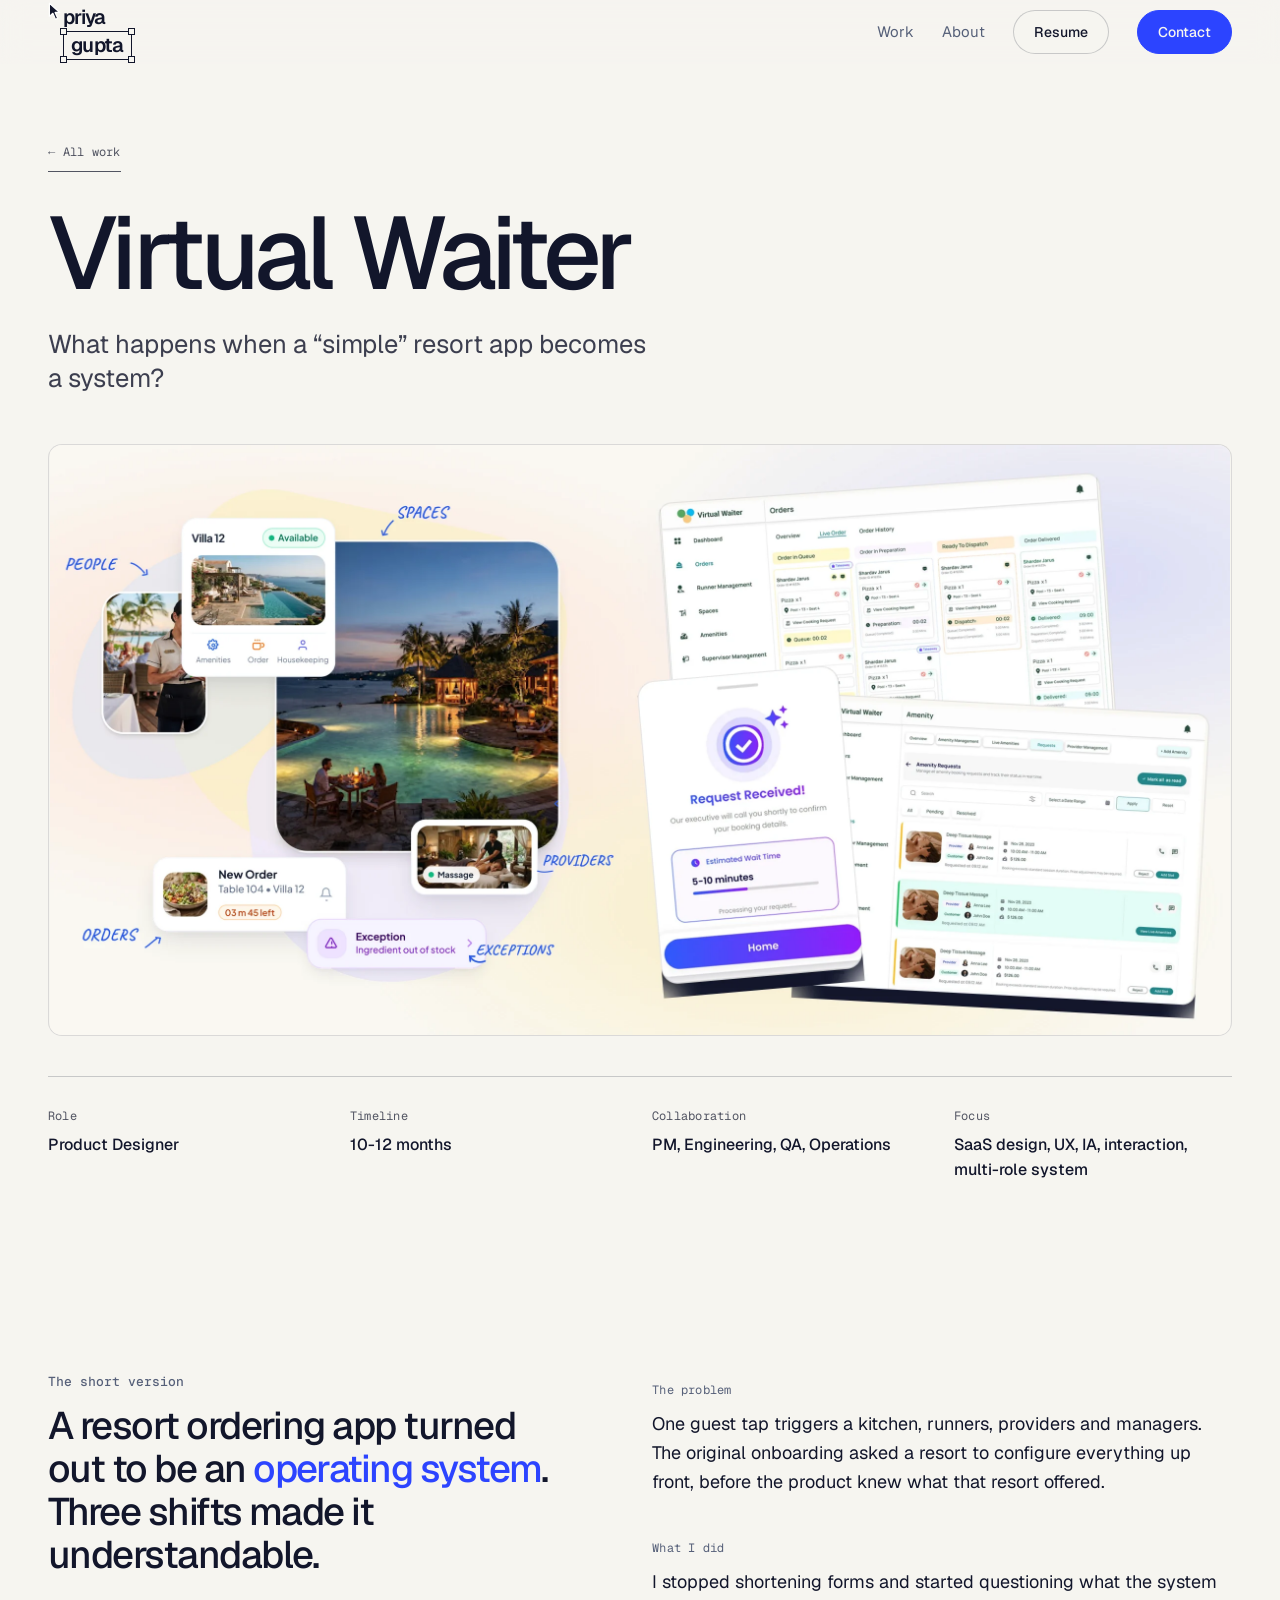
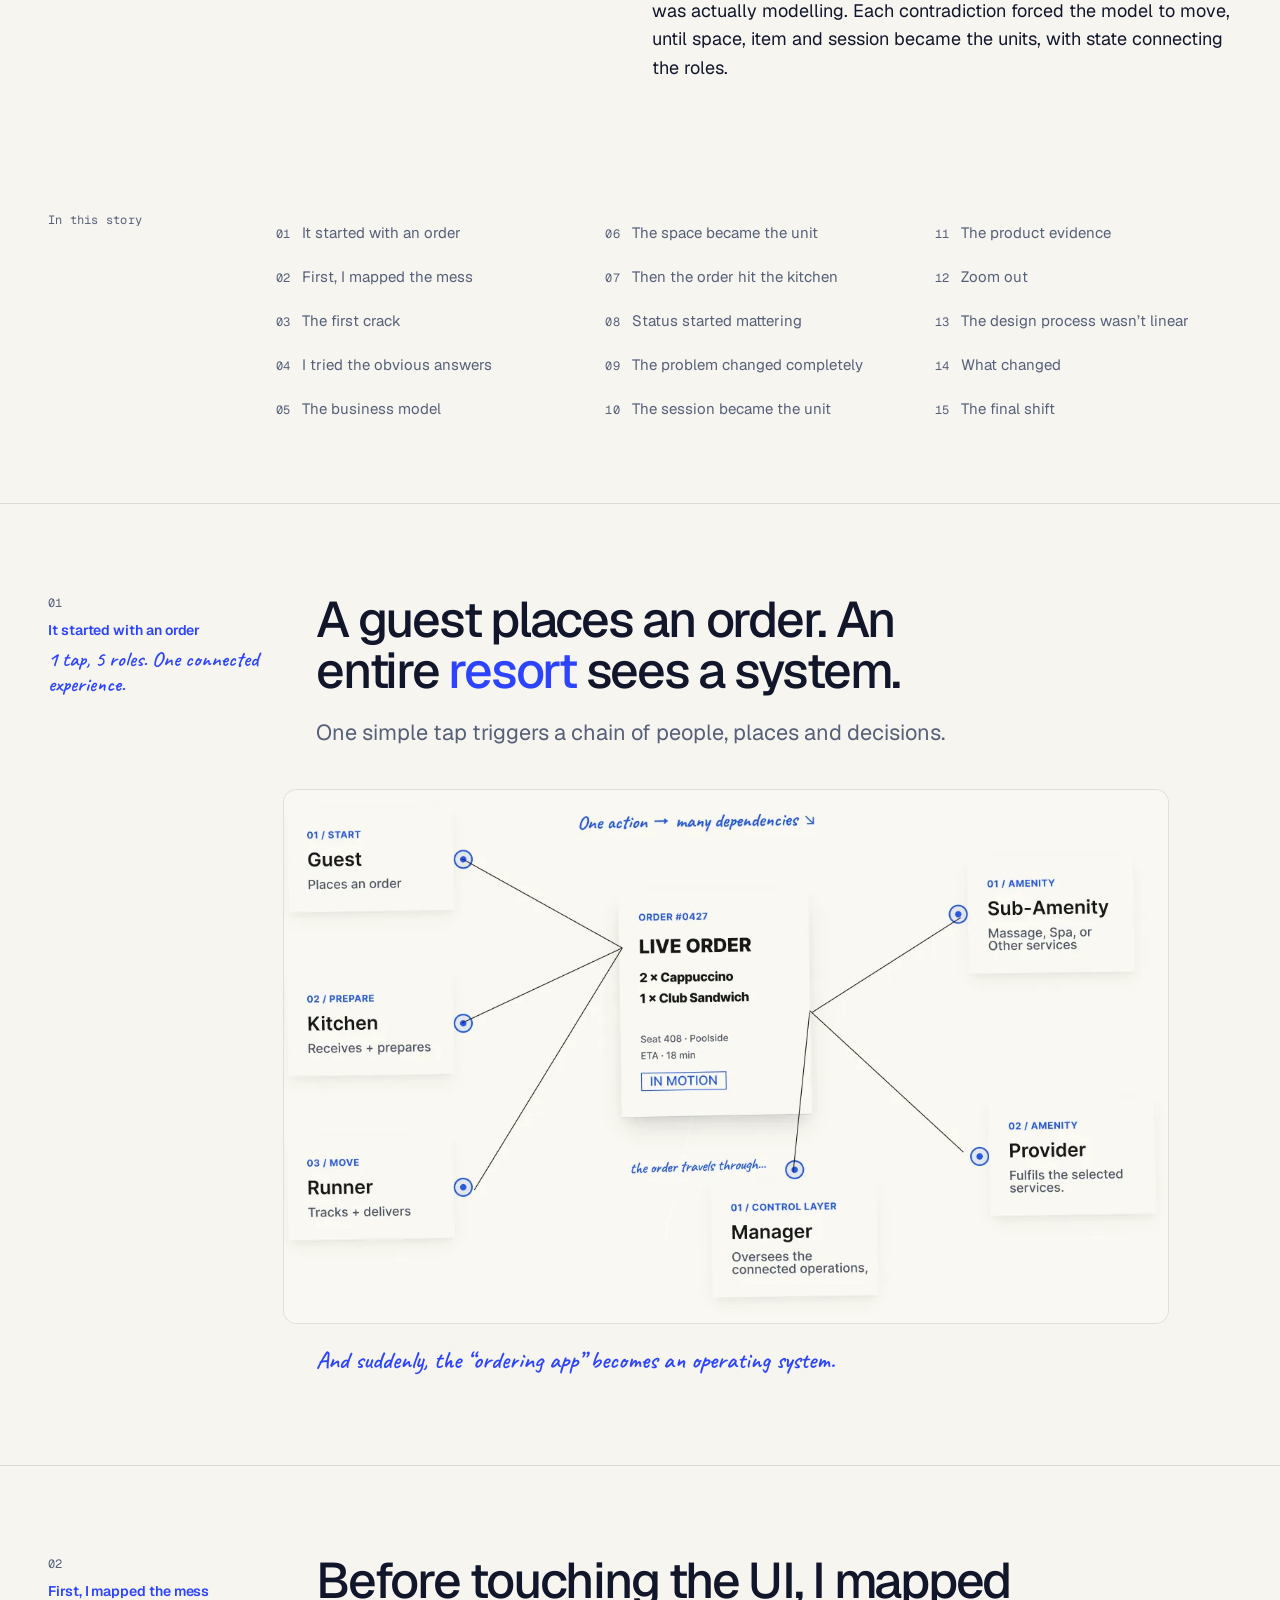
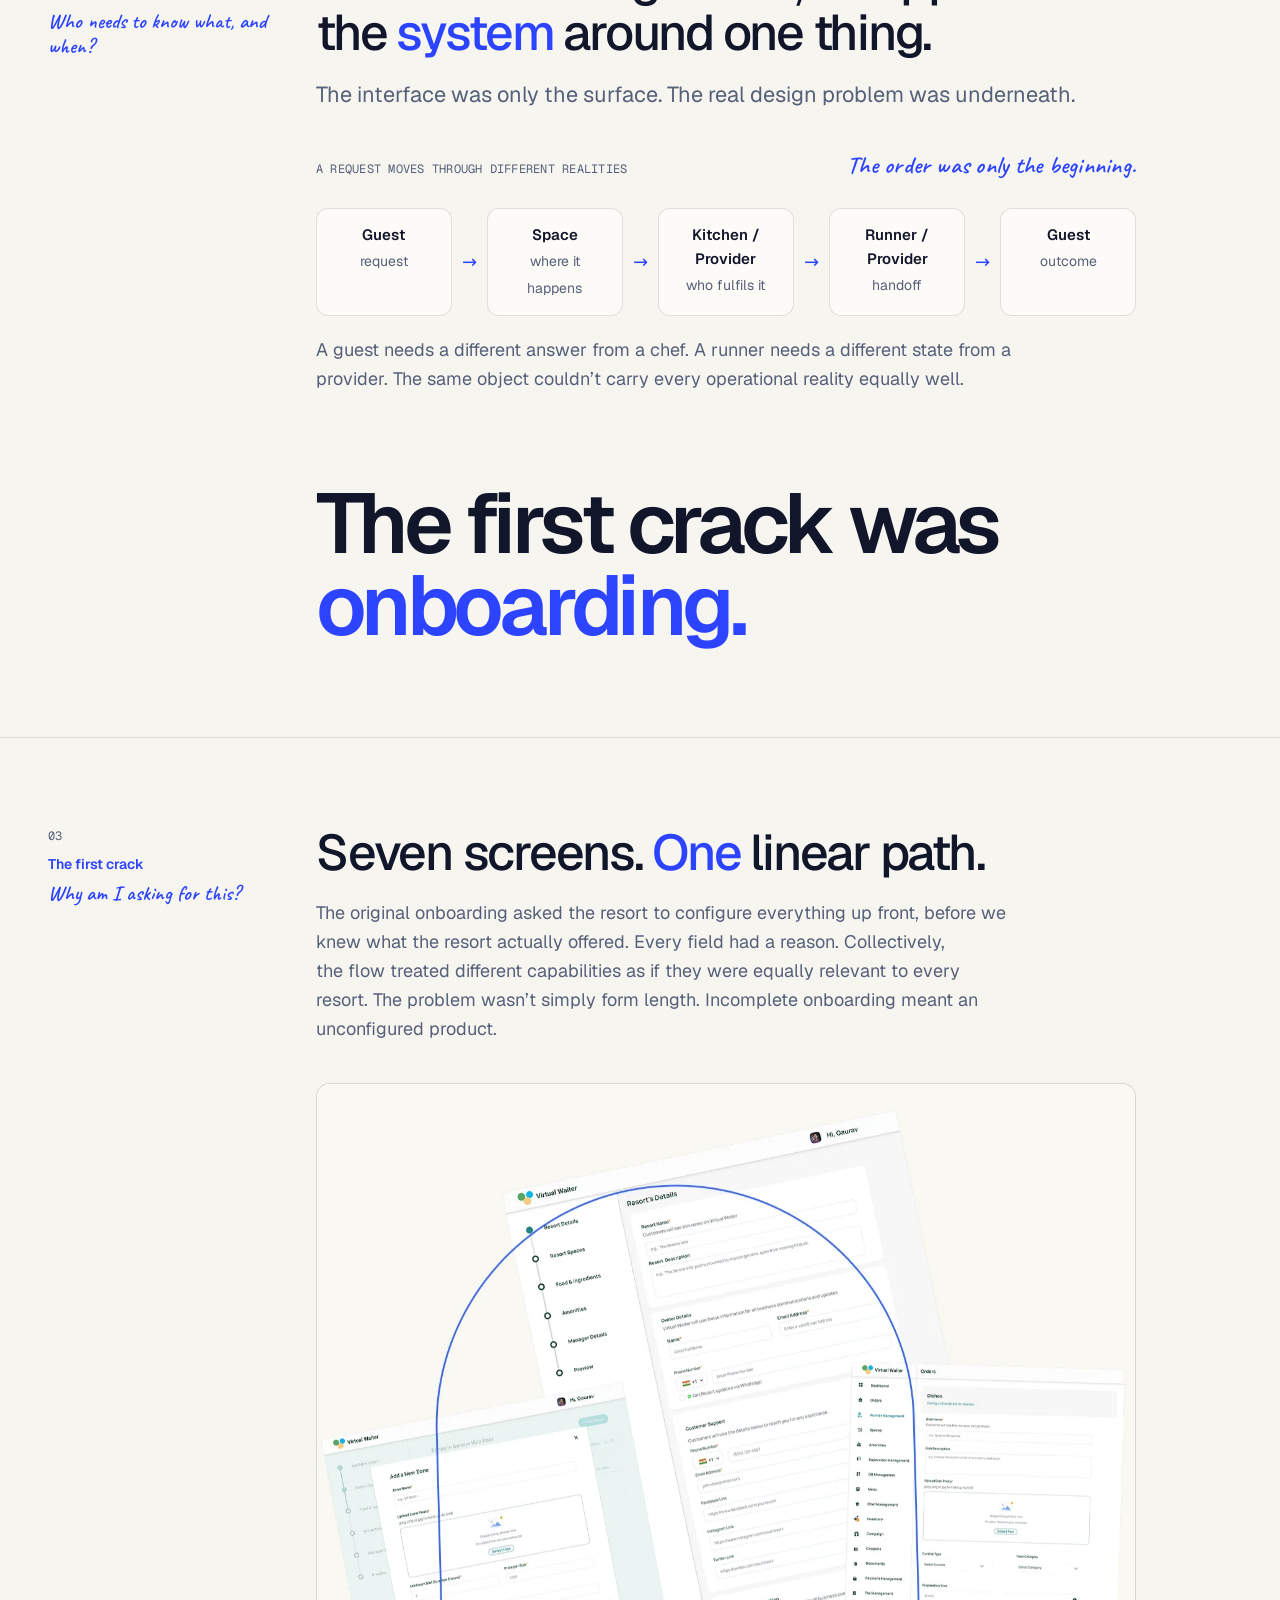
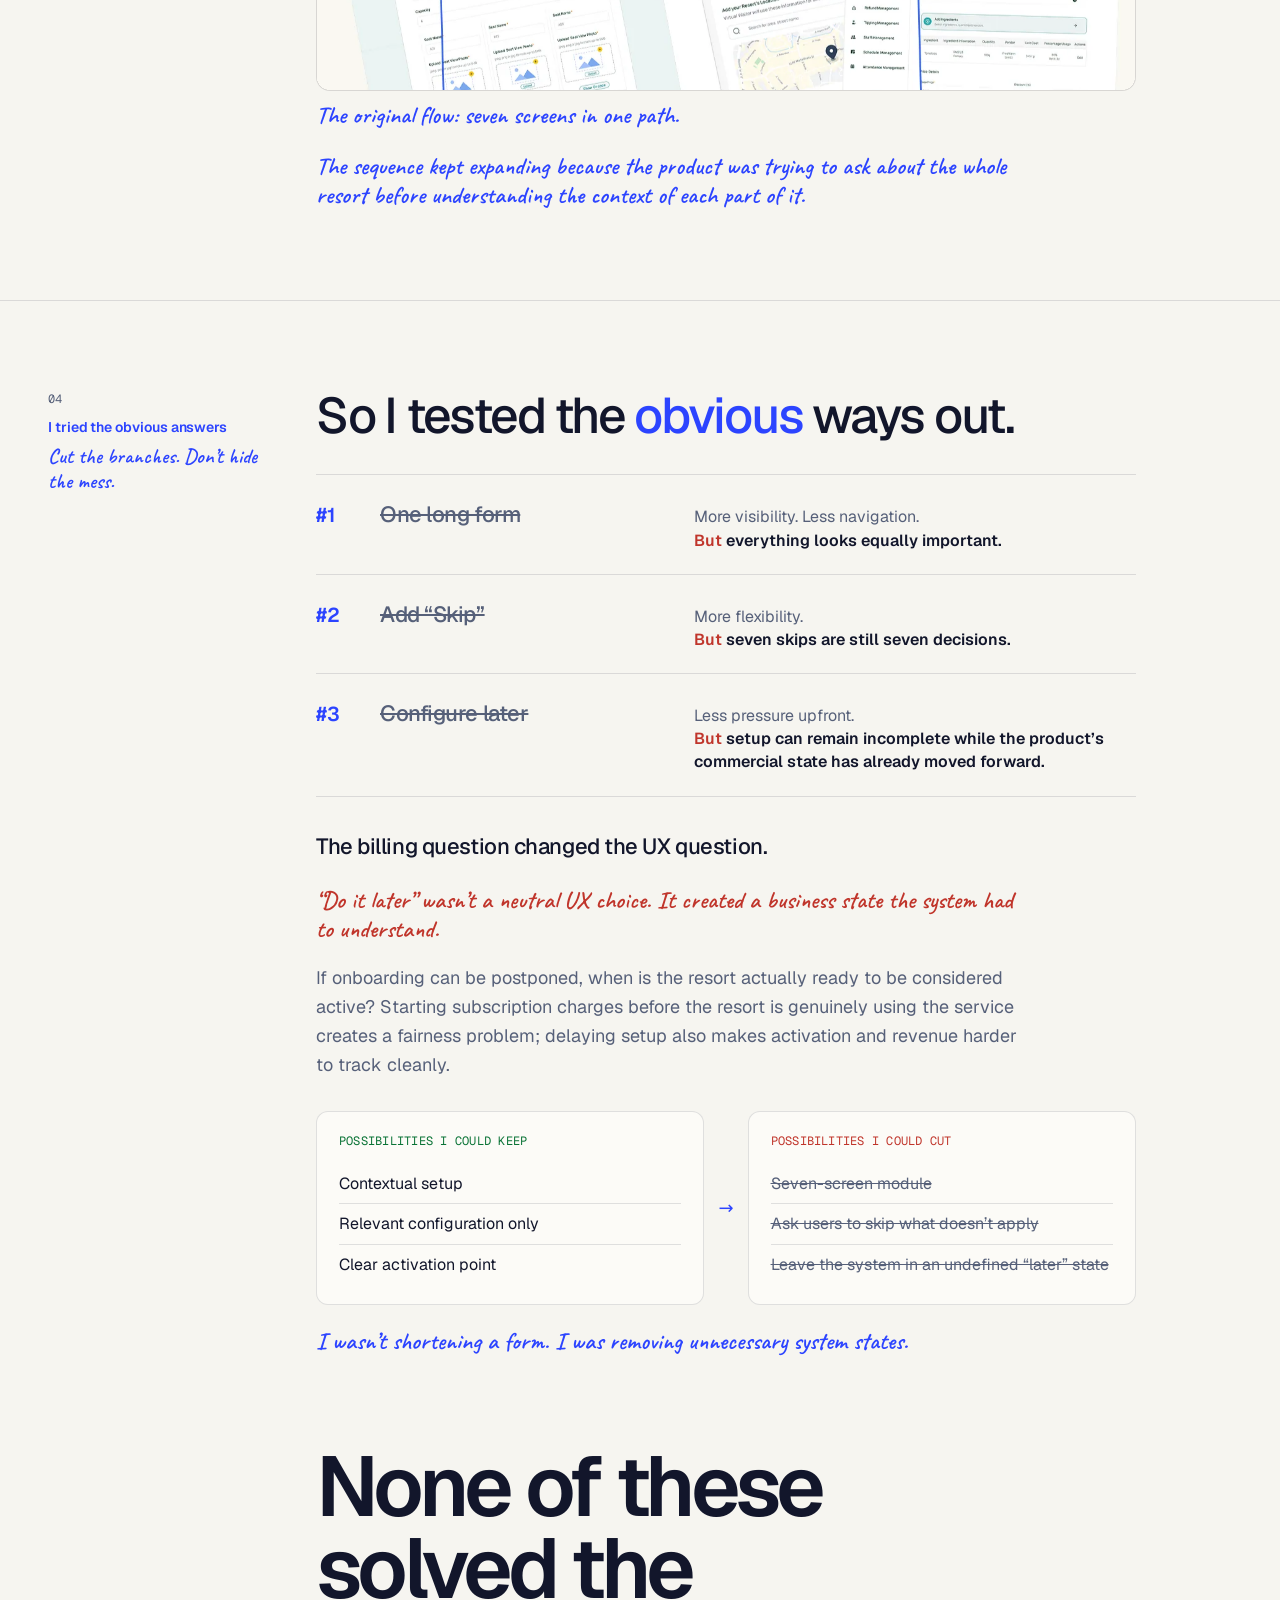
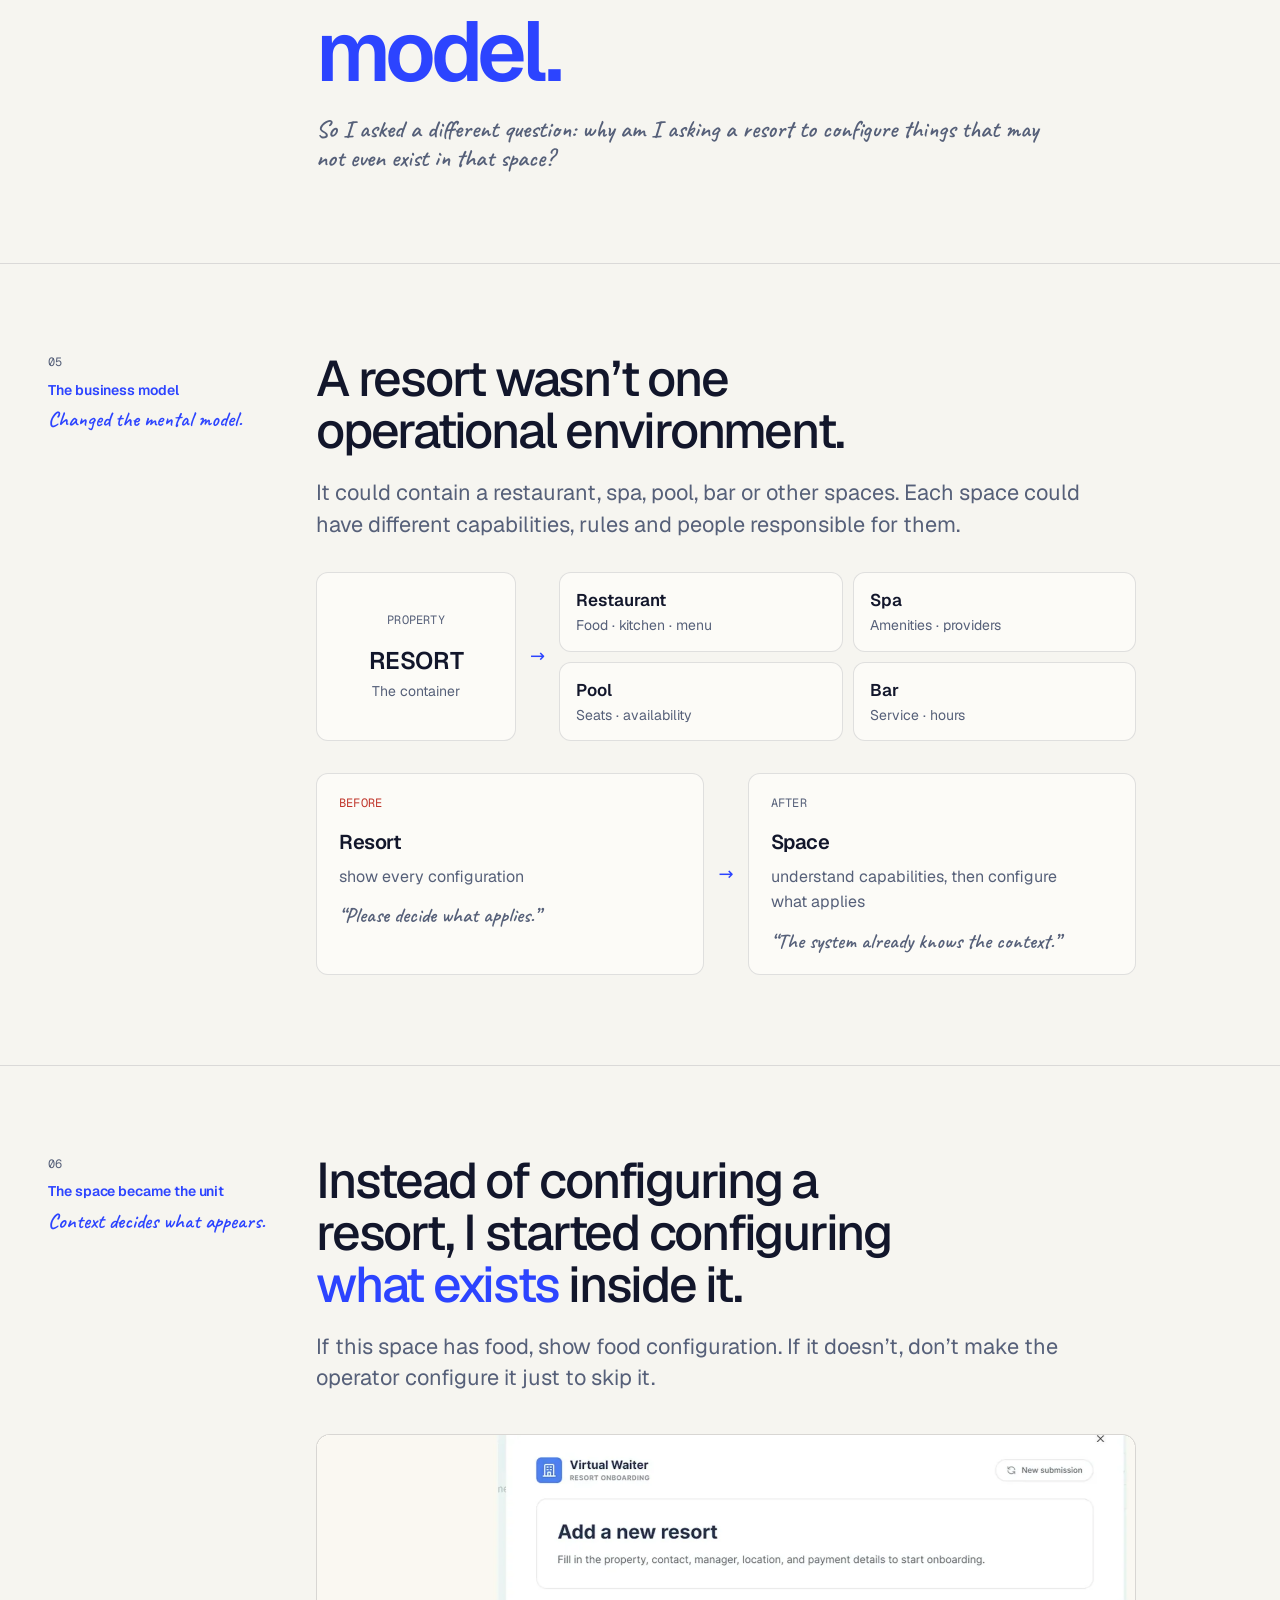
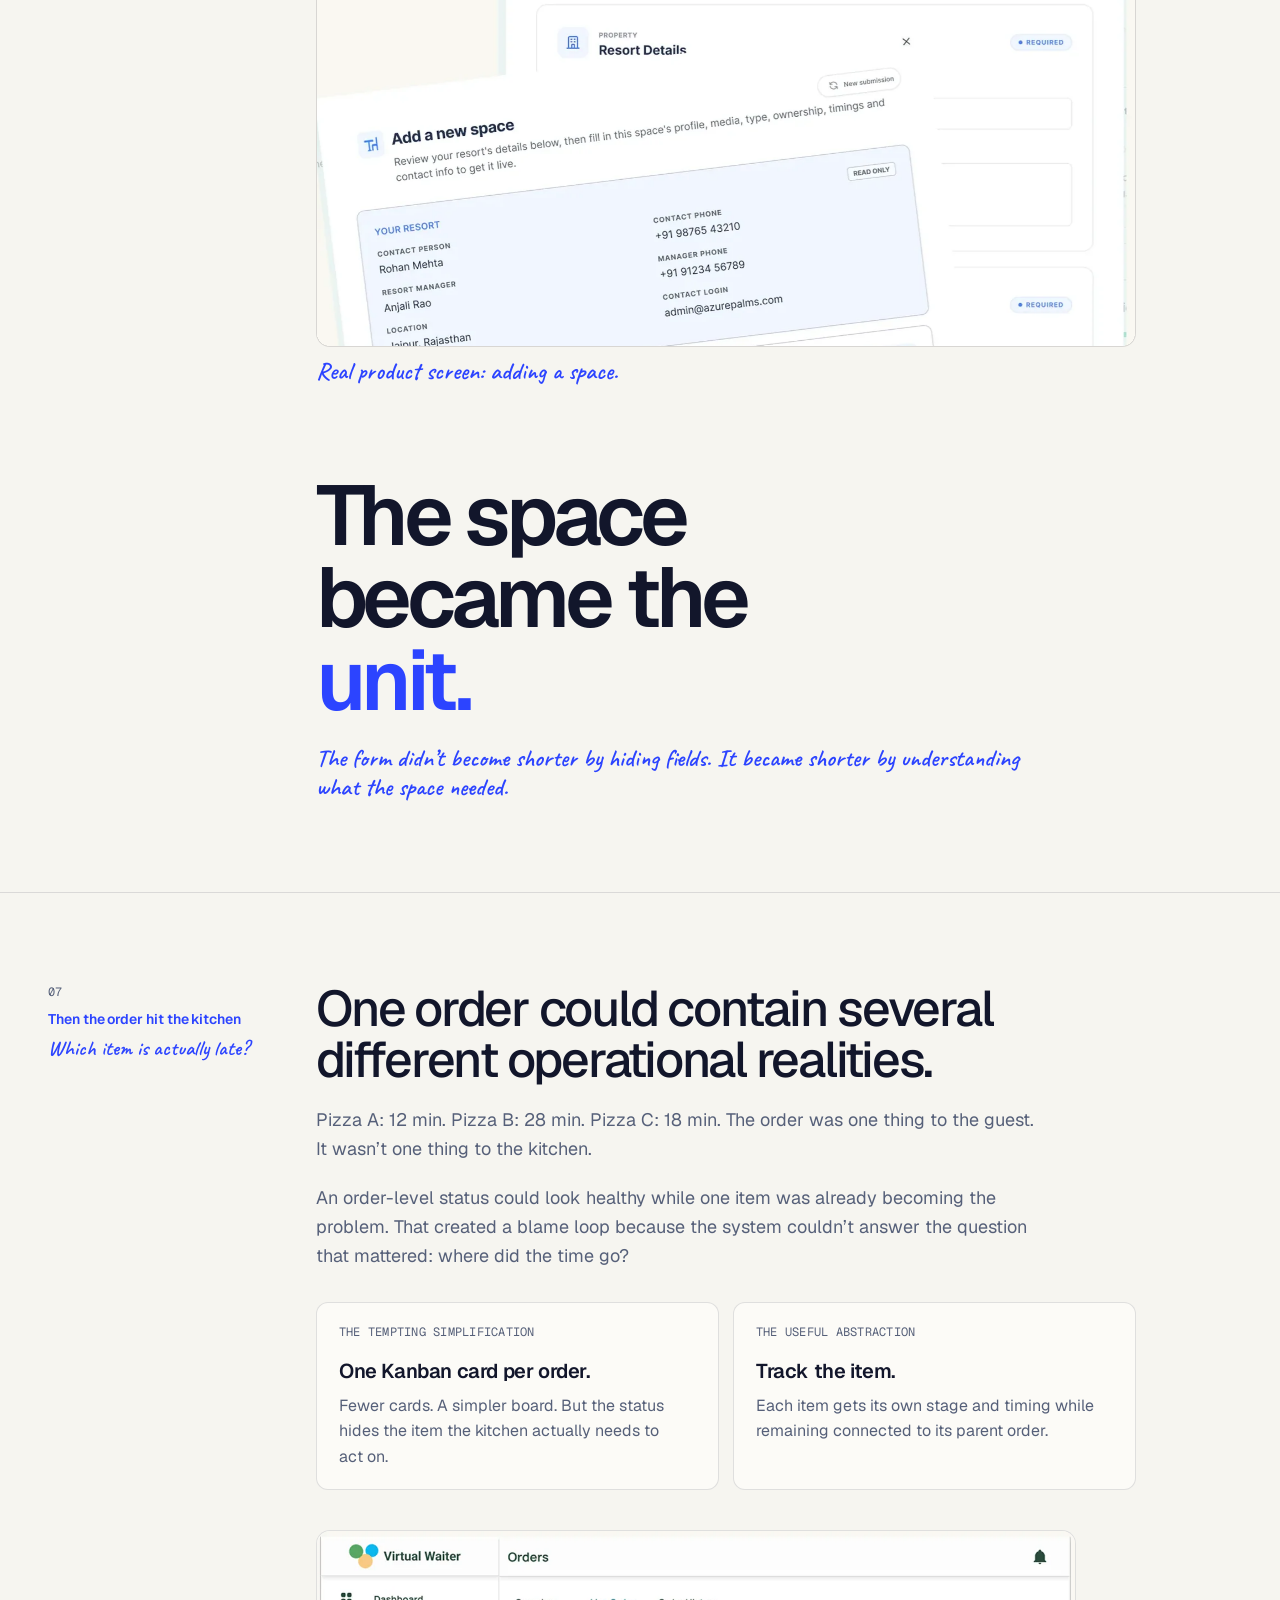
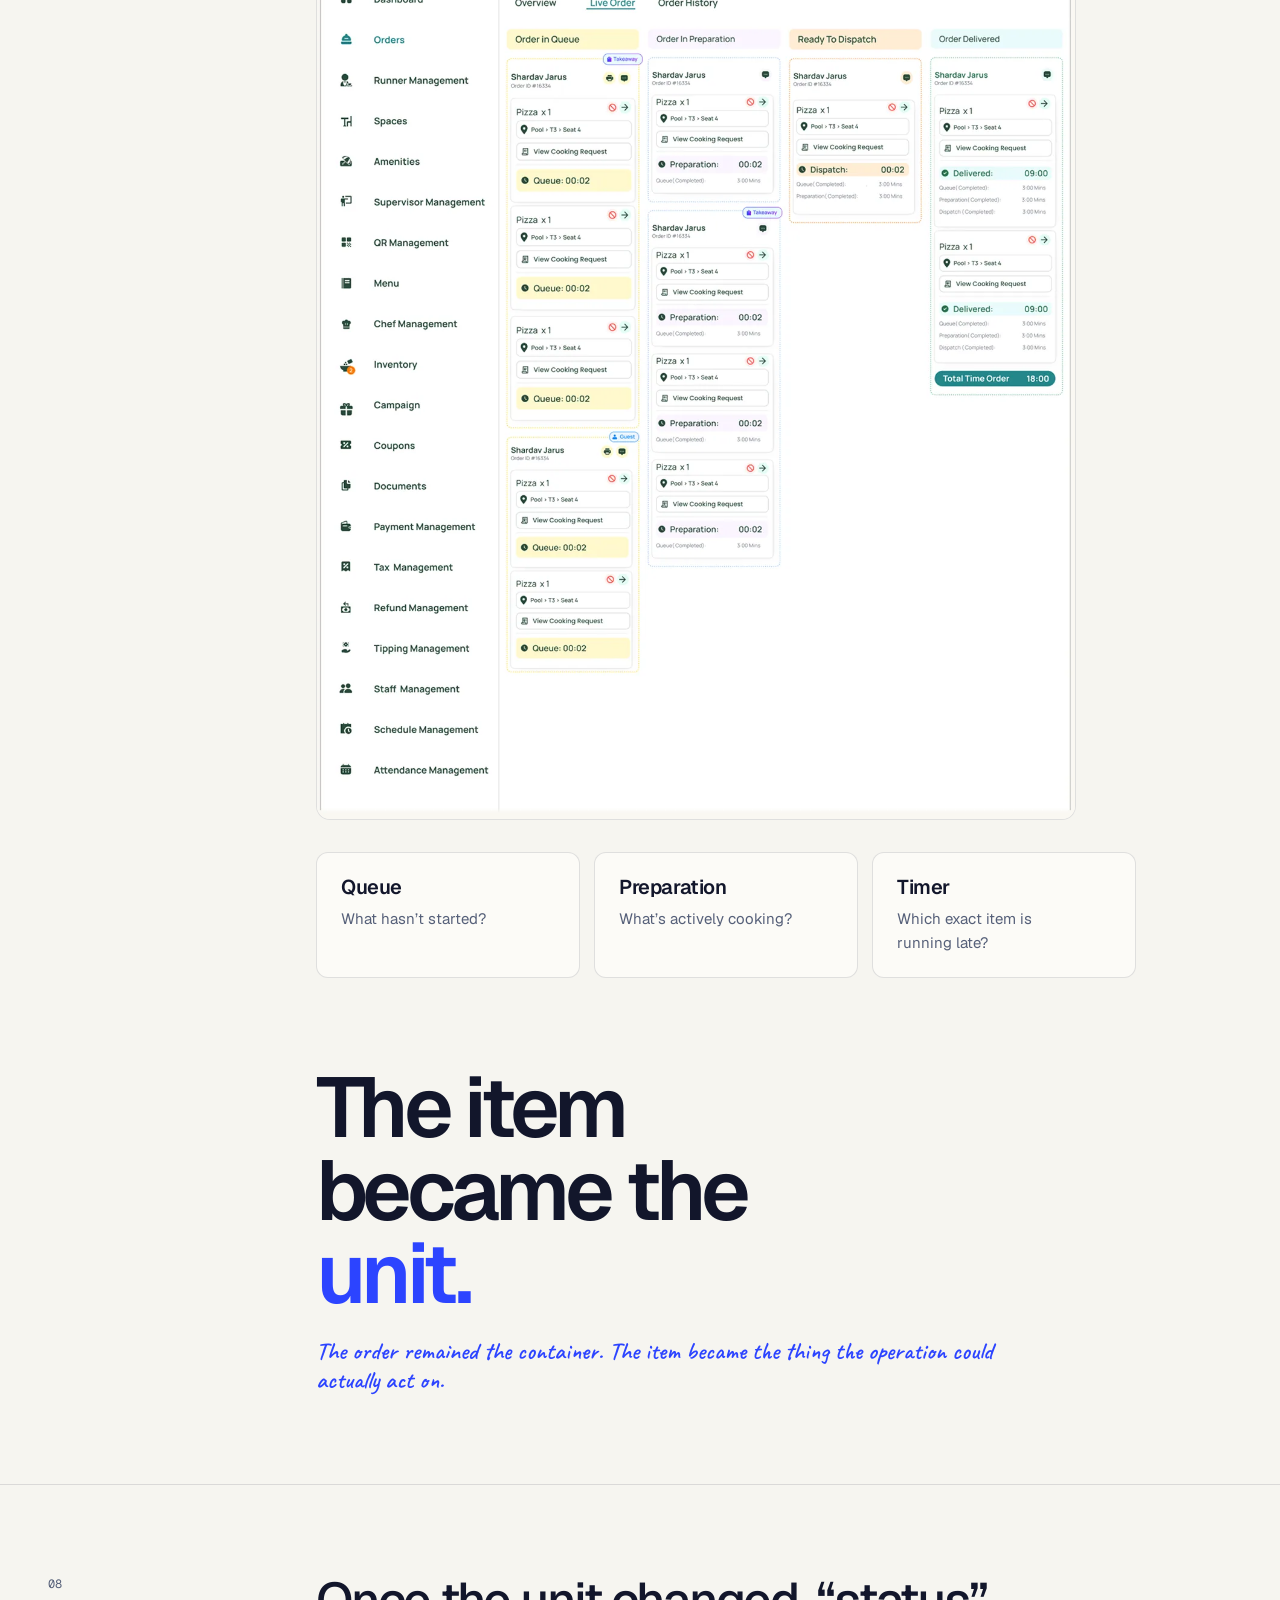
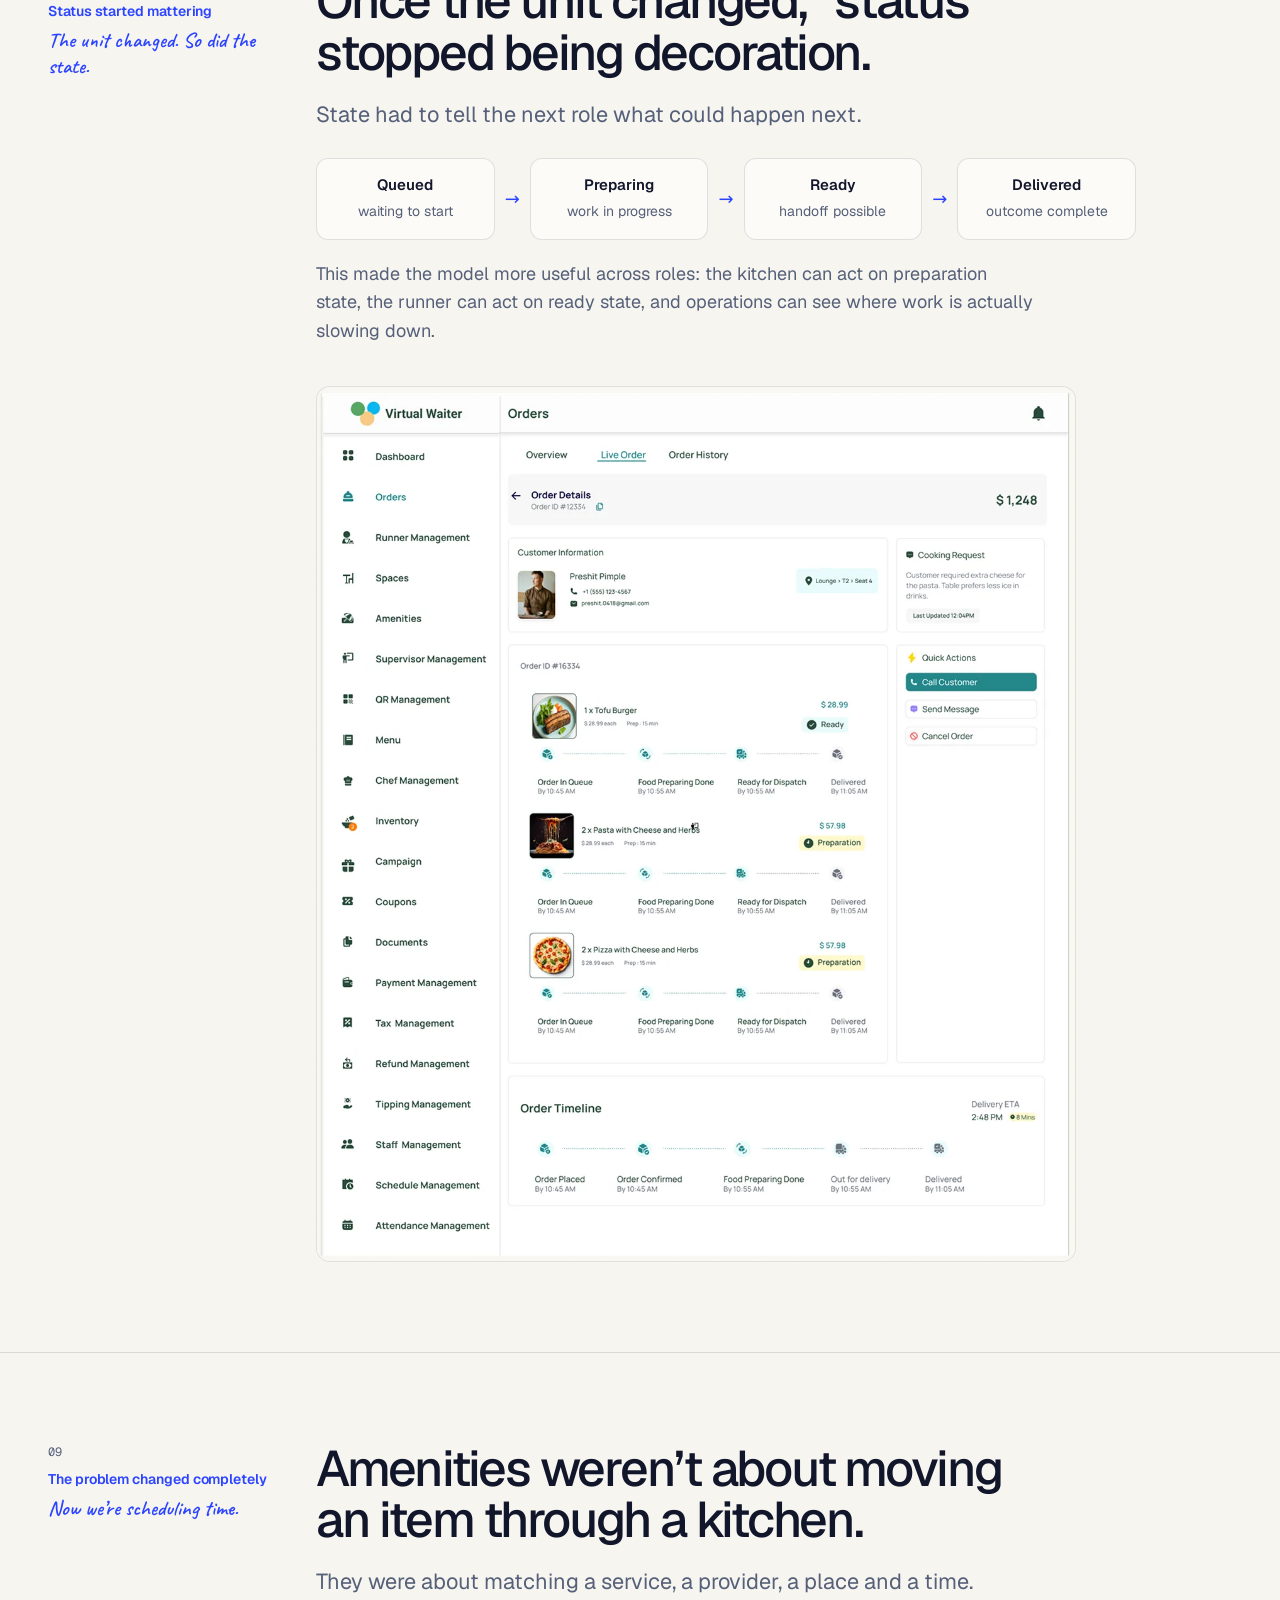
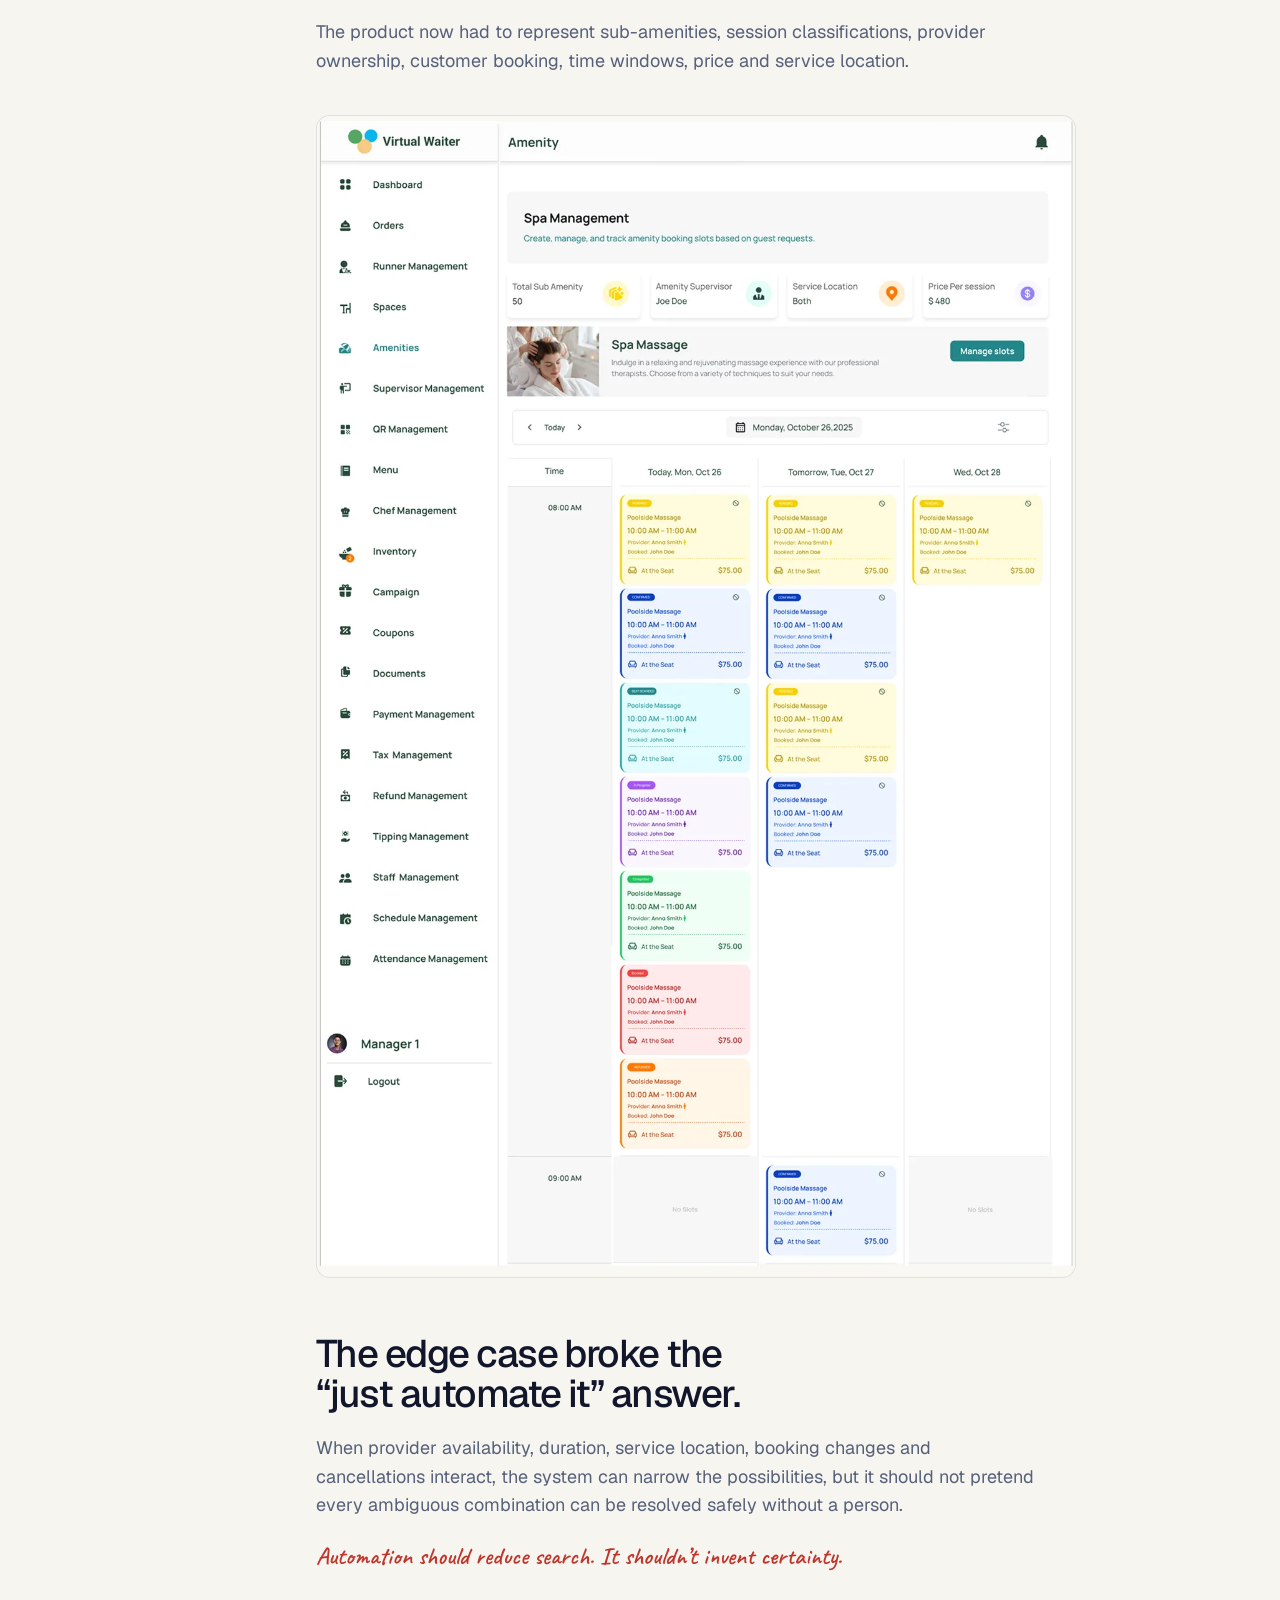
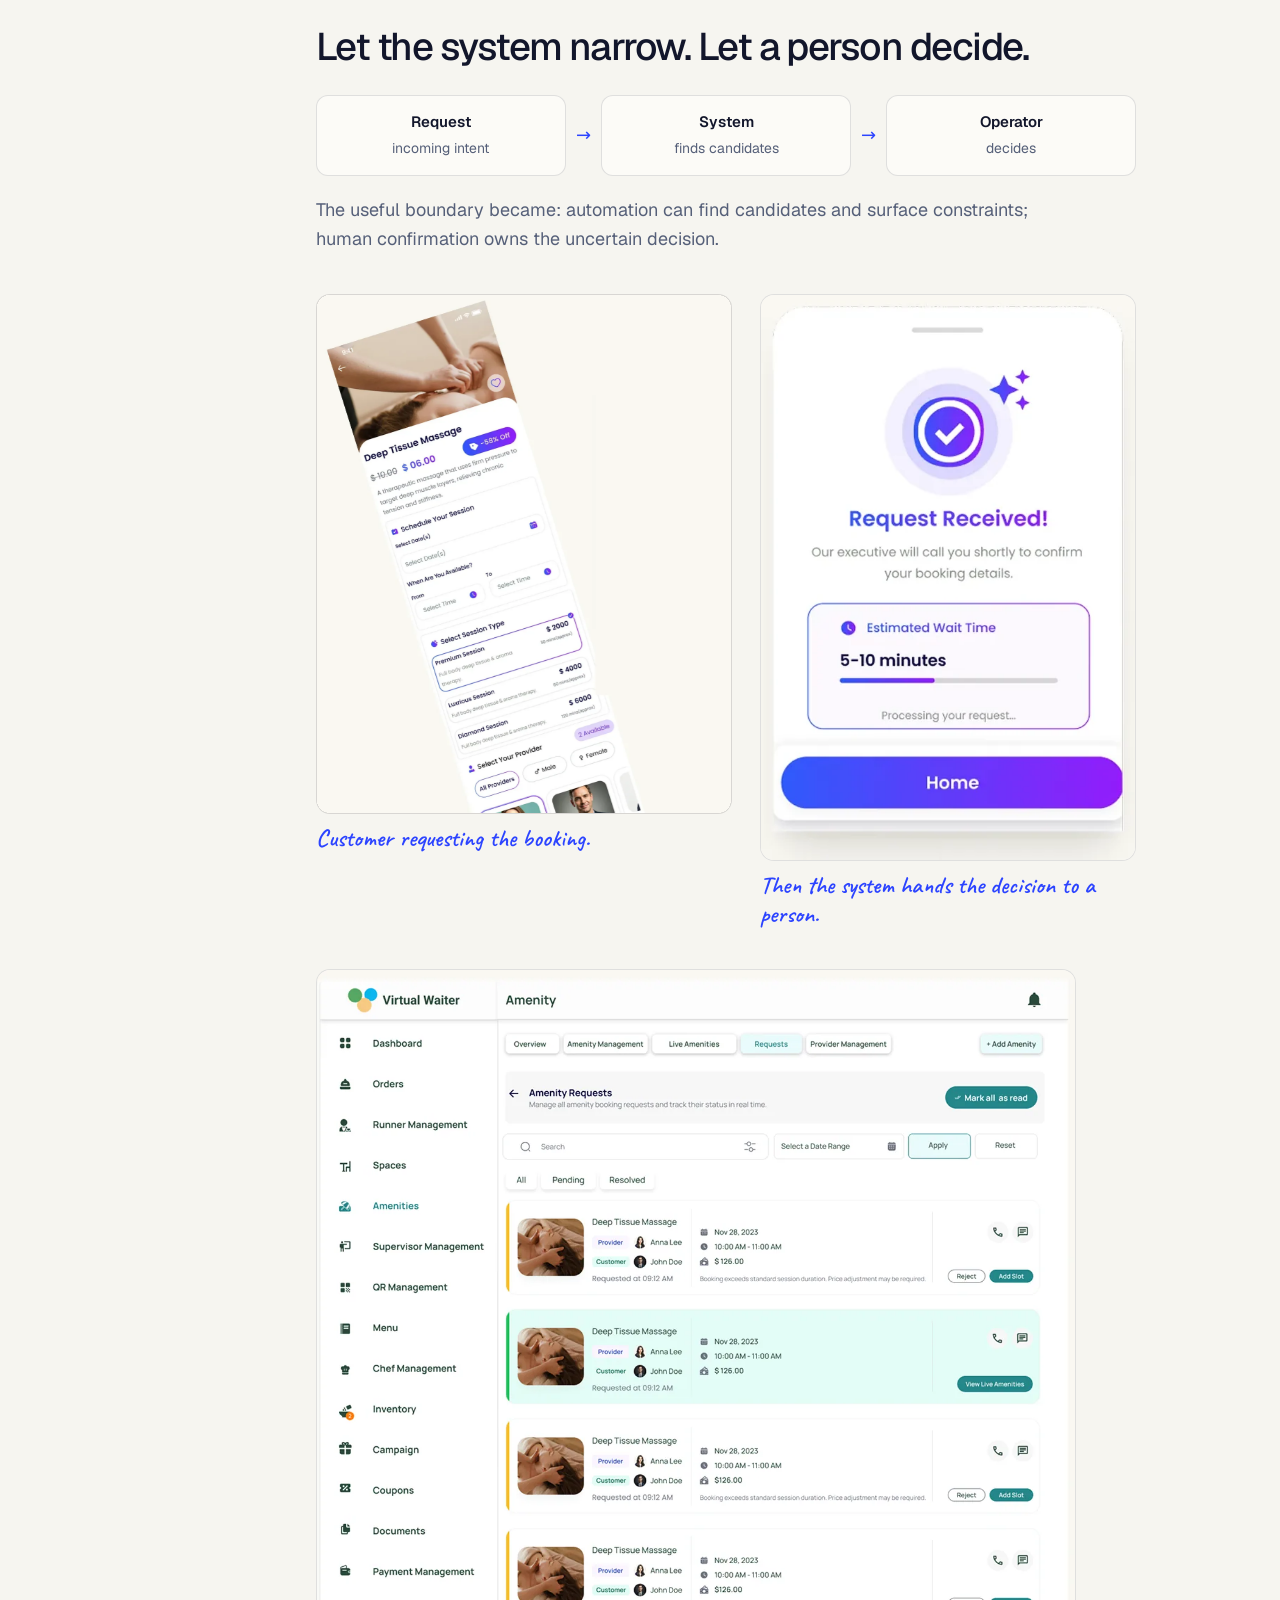
==== case.html @ f156a146 "Portfolio site: home, three case studies, deploy workflow" ====
<!doctype html>
<html lang="en">
<head>
<meta charset="utf-8">
<meta name="viewport" content="width=device-width, initial-scale=1">
<title>Case study | Priya Gupta</title>
<meta name="theme-color" content="#f6f5f0">
<link rel="icon" href="data:image/svg+xml,%3Csvg xmlns='http://www.w3.org/2000/svg' viewBox='0 0 32 32'%3E%3Crect width='32' height='32' rx='9' fill='%232c44ff'/%3E%3Ctext x='16' y='23' font-family='Arial' font-weight='700' font-size='20' text-anchor='middle' fill='%23f6f5f0'%3EP%3C/text%3E%3C/svg%3E">
<link rel="preload" href="assets/fonts/geist-latin.woff2" as="font" type="font/woff2" crossorigin>
<link rel="preload" href="assets/fonts/caveat-latin.woff2" as="font" type="font/woff2" crossorigin>
<link rel="stylesheet" href="css/fonts.css">
<link rel="stylesheet" href="css/style.css">
</head>
<body>
<a class="skip" href="#cs">Skip to content</a>
<noscript><div class="nojs"><h1>Priya Gupta, Senior Product Designer</h1><p>3+ years shipping SaaS, fintech and mobile products. Research-led, systems-minded, and fast with AI-assisted design.</p><p><a href="mailto:priyagupta0419@gmail.com">priyagupta0419@gmail.com</a> &middot; <a href="assets/Priya_Gupta_Resume.pdf">Resume (PDF)</a> &middot; <a href="https://linkedin.com/in/priya-gupta-95589819b">LinkedIn</a> &middot; <a href="https://behance.net/priyagupta152">Behance</a></p></div></noscript>
<nav id="nav" aria-label="Main"></nav>
<main id="cs"></main>
<footer id="footer"></footer>
<script src="js/content.js"></script>
<script src="js/story-vw.js"></script>
<script src="js/story-rz.js"></script>
<script src="js/story-mm.js"></script>
<script src="js/icons.js"></script>
<script src="js/main.js"></script>
<script src="js/case.js"></script>
<script src="js/lightbox.js"></script>
<script src="js/fx.js"></script>
<script src="js/cursor-label.js"></script>
</body>
</html>
---- css/fonts.css ----
/* Self-hosted fonts (SIL Open Font License). Latin subset, variable weights. */
@font-face { font-family: "Geist"; font-style: normal; font-weight: 400 600; font-display: swap; src: url("../assets/fonts/geist-latin.woff2") format("woff2"); }
@font-face { font-family: "Geist Mono"; font-style: normal; font-weight: 400 500; font-display: swap; src: url("../assets/fonts/geist-mono-latin.woff2") format("woff2"); }
@font-face { font-family: "Caveat"; font-style: normal; font-weight: 600; font-display: swap; src: url("../assets/fonts/caveat-latin.woff2") format("woff2"); }
---- css/style.css ----
/* Tokens. One brand colour (--accent), four project tints, one radius system:
   pills are fully round, cards and images use --r. Palette options A/B/C override tokens below. */
:root {
  --bg: #f6f5f0;
  --surface: #fcfbf7;
  --ink: #12162b;
  --ink-rgb: 18 22 43;
  --muted: #566079;
  --faint: #666c82;
  --line: rgb(var(--ink-rgb) / .12);
  --accent: #2c44ff;
  --on-accent: #f6f5f0;
  --on-ink: #f6f5f0;
  --live: #0f8a45;
  --c-coral: #ff8a6b;
  --c-mint: #7fd8a9;
  --c-butter: #f5d658;
  --c-periwinkle: #9aa5ff;

  /* palette-controlled roles */
  --hero-bg: transparent;
  --hero-tone: var(--accent);
  --ph-a: 22%;
  --ph-b: 34%;
  --foot-bg: transparent;
  --foot-ink: var(--ink);
  --foot-muted: var(--muted);
  --foot-hover: var(--accent);

  --sans: "Geist", system-ui, -apple-system, sans-serif;
  --mono: "Geist Mono", ui-monospace, monospace;
  --r: 14px;
  --r-lg: 28px;
  --ease: cubic-bezier(.22, 1, .36, 1);
  --ease-io: cubic-bezier(.77, 0, .175, 1);
  --edge: clamp(20px, 4vw, 48px);
  --max: 1376px; /* 1280px of content plus the side padding */
  --shadow: 0 1px 2px rgb(var(--ink-rgb) / .05), 0 18px 40px -18px rgb(var(--ink-rgb) / .28);
  color-scheme: light;
}

* { box-sizing: border-box; margin: 0; }
html { scroll-behavior: smooth; overflow-x: clip; -webkit-tap-highlight-color: transparent; -webkit-text-size-adjust: 100%; }
body { background: var(--bg); color: var(--ink); font: 400 17px/1.6 var(--sans); font-feature-settings: "kern" 1; text-rendering: optimizeLegibility; -webkit-font-smoothing: antialiased; overflow-x: clip; }
button, a, [role="button"] { touch-action: manipulation; }
.btn, .float { user-select: none; -webkit-user-select: none; -webkit-touch-callout: none; }
p, .about-text, .note, .step p { text-wrap: pretty; }
h1, h2, h3 { hyphens: none; }
a { color: inherit; }
img { display: block; max-width: 100%; }
::selection { background: var(--accent); color: var(--on-accent); }
:focus-visible { outline: 2px solid var(--accent); outline-offset: 3px; border-radius: 4px; }
.sr { position: absolute; width: 1px; height: 1px; overflow: hidden; clip: rect(0 0 0 0); white-space: nowrap; }
.nojs { max-width: 640px; margin: 15vh auto; padding: 0 24px; }
.nojs h1 { font-size: 40px; margin-bottom: 16px; }
.nojs p { margin-top: 12px; }
.skip { position: absolute; left: 12px; top: -64px; z-index: 100; background: var(--ink); color: var(--bg); padding: 10px 16px; border-radius: 99px; text-decoration: none; font-size: 14px; }
.skip:focus { top: 12px; }
.wrap { padding-inline: var(--edge); max-width: var(--max); margin-inline: auto; }
.mono { font-family: var(--mono); font-size: 12px; letter-spacing: .02em; color: var(--muted); }
section, footer { scroll-margin-top: 64px; }
section { padding-block: clamp(72px, 10vw, 144px); }
h1, h2, h3 { font-weight: 500; letter-spacing: -.035em; line-height: 1.04; text-wrap: balance; overflow-wrap: anywhere; }
h2 { font-size: clamp(30px, 4.2vw, 56px); }
.muted { color: var(--muted); }

/* buttons */
.btn { display: inline-flex; align-items: center; gap: 8px; height: 46px; padding-inline: 22px; border-radius: 99px; font: 500 15px var(--sans); text-decoration: none; border: 1px solid rgb(var(--ink-rgb) / .2); background: transparent; color: var(--ink); cursor: pointer; transition: transform .3s var(--ease), background .3s, color .3s; }
@media (hover: hover) and (pointer: fine) {
  .btn:hover { transform: translateY(-2px); background: var(--surface); }
}
.btn.solid { background: var(--accent); color: var(--on-accent); border-color: var(--accent); }
@media (hover: hover) and (pointer: fine) {
  .btn.solid:hover { background: var(--accent); filter: brightness(1.08); }
}
.btn:active { transform: scale(.98); }
.link { text-decoration: none; background: linear-gradient(currentColor, currentColor) 0 100% / 100% 1px no-repeat; transition: background-size .35s var(--ease), color .2s; padding-bottom: 2px; }
@media (hover: hover) and (pointer: fine) {
  .link:hover { background-size: 0 1px; background-position: 100% 100%; }
}

/* nav */
nav { position: sticky; top: 0; z-index: 20; background: color-mix(in srgb, var(--bg) 82%, transparent); backdrop-filter: blur(14px); -webkit-backdrop-filter: blur(14px); }
nav .wrap { display: flex; justify-content: space-between; align-items: center; height: 64px; }
nav ul { display: flex; align-items: center; gap: 28px; list-style: none; padding: 0; font-size: 15px; }
nav ul a { text-decoration: none; color: var(--muted); transition: color .2s; }
@media (hover: hover) and (pointer: fine) {
  nav ul a:hover { color: var(--ink); }
}
nav ul a[aria-current] { color: var(--accent); }
nav ul a.btn { color: var(--ink); height: 44px; padding-inline: 20px; font-size: 14px; }
nav ul a.btn.solid { color: var(--on-accent); }

/* nav: two small playful reveals, desktop hover only */
.brand { position: relative; }
nav .logo { position: relative; display: inline-flex; flex-direction: column; align-items: flex-start; gap: 4px; padding: 5px 6px 3px 15px; font-weight: 700; font-size: 20px; line-height: 1; letter-spacing: -.035em; text-decoration: none; }
.logo .cur { position: absolute; left: 0; top: 0; width: 14px; height: 19px; color: var(--ink); transition: transform .25s var(--ease); }
.logo .l2 { position: relative; display: inline-block; padding: 4px 8px 5px; margin-left: 0; }
.logo .fr { position: absolute; inset: 0; border: 1px solid var(--ink); transition: transform .25s var(--ease); pointer-events: none; }
.fr b { position: absolute; width: 7px; height: 7px; background: var(--bg); border: 1px solid var(--ink); }
.fr b:nth-child(1) { left: -4px; top: -4px; } .fr b:nth-child(2) { right: -4px; top: -4px; }
.fr b:nth-child(3) { left: -4px; bottom: -4px; } .fr b:nth-child(4) { right: -4px; bottom: -4px; }
.meet { position: absolute; left: 0; top: calc(100% + 6px); display: flex; align-items: center; gap: 10px; padding: 8px 18px 8px 8px; background: var(--surface); border: 1px solid var(--line); border-radius: 99px; box-shadow: var(--shadow); white-space: nowrap; text-decoration: none; font-size: 14px; font-weight: 500; line-height: 1.25; opacity: 0; visibility: hidden; transform: translateY(-6px) scale(.97); transform-origin: left top; transition: opacity .15s var(--ease), transform .2s var(--ease), visibility 0s .2s; }
.meet::before { content: ""; position: absolute; left: 0; right: 0; top: -14px; height: 14px; }
.meet small { display: block; font-weight: 400; font-size: 12px; color: var(--muted); }
.meet img { width: 34px; height: 34px; border-radius: 50%; object-fit: cover; object-position: 50% 6%; background: var(--c-coral); }
nav ul li.rs { position: relative; }
nav ul li.rs .btn { background: var(--bg); }
.stk-cap { transform-origin: right top; position: absolute; right: 0; top: calc(100% + 10px); display: flex; align-items: center; gap: 12px; padding: 8px 16px 8px 10px; background: var(--surface); border: 1px solid var(--line); border-radius: 99px; box-shadow: var(--shadow); font-size: 13px; color: var(--muted); white-space: nowrap; opacity: 0; visibility: hidden; transform: translateY(-8px); pointer-events: none; transition: opacity .15s var(--ease), transform .2s var(--ease), visibility 0s .2s; }
.stk-cap::before { content: ""; position: absolute; left: 0; right: 0; top: -12px; height: 12px; }
.stk { display: flex; }
.stk i { width: 30px; height: 30px; margin-left: -8px; display: grid; place-items: center; border-radius: 9px; border: 1.5px solid var(--ink); font: 600 13px var(--sans); font-style: normal; color: var(--ink); opacity: 0; transform: translateY(-18px) scale(.7) rotate(0); transition: transform .3s var(--ease) calc(var(--k) * 40ms), opacity .2s ease calc(var(--k) * 40ms); }
.stk i:first-child { margin-left: 0; }
.stk i:nth-child(1) { background: var(--c-coral); } .stk i:nth-child(2) { background: var(--c-mint); }
.stk i:nth-child(3) { background: var(--c-butter); } .stk i:nth-child(4) { background: var(--c-periwinkle); }
@media (hover: hover) and (pointer: fine) {
  .brand:hover .fr, .brand:focus-within .fr { transform: rotate(-4deg) scale(1.06); }
  .brand:hover .cur, .brand:focus-within .cur { transform: translate(-3px, -3px) rotate(-10deg); }
  .brand:hover .meet, .brand:focus-within .meet { opacity: 1; visibility: visible; transform: none; transition: opacity .15s var(--ease), transform .2s var(--ease), visibility 0s; }
  .rs:hover .stk-cap, .rs:focus-within .stk-cap { opacity: 1; visibility: visible; transform: none; transition: opacity .15s var(--ease), transform .2s var(--ease), visibility 0s; }
  .rs:hover .stk i, .rs:focus-within .stk i { opacity: 1; transform: rotate(calc((var(--k) - 1.5) * 6deg)); }
}
@media (hover: none), (max-width: 860px) { .meet, .stk-cap { display: none; } }
@media (prefers-reduced-motion: reduce) { .logo .fr, .logo .cur, .meet, .stk i, .stk-cap { transition: none; } }

/* hero: kicker, headline with a hand-drawn ring, sub, text link, then the portrait with notes */
.hero { position: relative; isolation: isolate; background: var(--hero-bg); text-align: center; padding-top: clamp(40px, 7vh, 72px); overflow: clip; --fs: clamp(38px, 6.1vw, 92px); --hw: calc(var(--fs) * 5.5); }
.grid-cv { position: absolute; inset: 0; width: 100%; height: 100%; z-index: -1; pointer-events: none; }
.kicker { font-size: clamp(16px, 1.5vw, 19px); font-weight: 500; color: var(--accent); letter-spacing: -.01em; }
.hero h1 { font-size: var(--fs); letter-spacing: -.055em; line-height: 1.02; margin: 14px auto 0; max-width: 14.5em; }
.hero h1 .w { display: inline-block; overflow: hidden; vertical-align: top; padding-bottom: .12em; margin-bottom: -.12em; }
.hero h1 .w > span { display: inline-block; transform: translateY(112%); animation: rise 1s var(--ease) forwards; animation-delay: calc(.2s + var(--i) * 70ms); }
.ring { position: relative; display: inline-block; padding-inline: .06em; margin-inline: .14em; }
.ring-svg { position: absolute; left: -15%; top: -17%; width: 130%; height: 134%; overflow: visible; pointer-events: none; }
.ring-svg path { fill: none; stroke: var(--accent); stroke-width: 3; stroke-linecap: round; stroke-linejoin: round; stroke-dasharray: 1.3 1.3; stroke-dashoffset: 1.3; animation: draw 1s var(--ease) 1.45s forwards; }
.ring-svg { animation: nudge .8s var(--ease) 2.7s; transition: opacity .15s var(--ease); }
@keyframes nudge { 40% { transform: translate(7px, -4px) rotate(2.5deg); } }
.sel-fr { position: absolute; left: -6px; right: -6px; top: -2px; bottom: -4px; border: 1.5px solid var(--accent); background: color-mix(in srgb, var(--accent) 7%, transparent); opacity: 0; transform: scale(.97); transition: opacity .15s var(--ease), transform .25s var(--ease); pointer-events: none; }
.sel-fr b { position: absolute; width: 9px; height: 9px; background: #fff; border: 1.5px solid var(--accent); border-radius: 2px; }
.sel-fr b:nth-child(1) { left: -5px; top: -5px; } .sel-fr b:nth-child(2) { right: -5px; top: -5px; }
.sel-fr b:nth-child(3) { left: -5px; bottom: -5px; } .sel-fr b:nth-child(4) { right: -5px; bottom: -5px; }
.cur2 { position: absolute; right: -44px; bottom: -36px; z-index: 3; display: flex; align-items: flex-start; color: var(--accent); opacity: 0; transform: translate(-18px, -14px); transition: opacity .15s var(--ease), transform .3s var(--ease); pointer-events: none; }
.cur2 span { margin: 16px 0 0 -3px; background: var(--accent); color: var(--on-accent); font: 500 13px/1 var(--sans); letter-spacing: 0; padding: 6px 10px; border-radius: 99px; }
@media (hover: hover) and (pointer: fine) {
  .ring:hover .ring-svg { opacity: 0; }
  .ring:hover .sel-fr, .ring:hover .cur2 { opacity: 1; transform: none; }
}
.hero .now { margin-top: 18px; }
.now .tag { display: inline-flex; align-items: center; gap: 10px; height: 34px; padding-inline: 14px; border: 1px solid var(--line); border-radius: 99px; font-size: 14px; color: var(--muted); background: var(--surface); }
.now .tag i { width: 8px; height: 8px; border-radius: 50%; background: var(--live); flex: none; }
.now .tag b { font-weight: 500; color: var(--ink); }
/* wide screens: the status becomes a taped paper sticker, mirroring the portrait sticker on the left */
@media (min-width: 1241px) {
  .hero .now { position: absolute; left: calc(50% + var(--hw) * .62 + clamp(34px, 3.5vw, 60px)); top: 100px; margin: 0; z-index: 2; }
  .now .tag { position: relative; flex-direction: column; align-items: flex-start; gap: 2px; height: auto; padding: 22px 26px 18px 22px; border: 0; border-radius: 6px; background: #fff; box-shadow: var(--shadow); transform: rotate(5deg); transition: transform .25s var(--ease); }
  .now .tag::before { content: ""; position: absolute; left: 50%; top: -11px; width: 76px; height: 22px; margin-left: -38px; background: color-mix(in srgb, var(--c-butter) 75%, transparent); transform: rotate(-4deg); }
  .now .tag i { position: absolute; top: 14px; right: 14px; }
  .now .l { font: 600 24px/1 "Caveat", "Segoe Print", cursive; color: var(--muted); }
  .now .tag b { font-size: 21px; font-weight: 600; letter-spacing: -.025em; color: var(--accent); }
}
@media (min-width: 1241px) and (hover: hover) and (pointer: fine) { .now .tag:hover { transform: rotate(3deg) scale(1.04); } }
@media (min-width: 1241px) and (prefers-reduced-motion: reduce) { .now .tag { transition: none; } }
.hero .sub { text-wrap: balance; max-width: 46ch; margin: 28px auto 0; color: var(--muted); font-size: clamp(17px, 1.6vw, 20px); }

.stage { position: relative; width: min(100%, 1080px); height: clamp(300px, 26vw, 370px); margin: clamp(28px, 4vw, 48px) auto 0; }
.fig-clip { position: absolute; left: 50%; top: 0; bottom: 0; width: min(100%, 340px); transform: translateX(-50%); overflow: hidden; -webkit-mask-image: linear-gradient(#000 66%, transparent 100%); mask-image: linear-gradient(#000 66%, transparent 100%); }
.figure { position: absolute; left: 50%; top: 0; width: 100%; height: auto; max-width: none; transform: translate(calc(-50% + var(--fx, 0px)), var(--fy, 0px)); opacity: 0; animation: figure 1s var(--ease) 1.05s forwards; }
.fig-note { position: absolute; right: calc(50% + 150px); top: 16%; width: 11em; text-align: right; font-size: 14px; line-height: 1.3; color: var(--muted); opacity: 0; transform: translateY(-4px); transition: opacity .15s var(--ease), transform .2s var(--ease); pointer-events: none; z-index: 2; }
@media (hover: hover) and (pointer: fine) { .fig-clip:hover + .fig-note { opacity: 1; transform: none; } }
@media (hover: none) { .fig-note { display: none; } }
@media (prefers-reduced-motion: reduce) { .fig-note { transition: none; } }
.stage.no-photo .figure { display: none; }
.stage.no-photo::after { content: "Add your portrait at assets/priya.webp"; position: absolute; left: 50%; top: 40%; transform: translateX(-50%); font: 13px var(--mono); color: var(--faint); border: 1px dashed var(--line); border-radius: var(--r); padding: 40px 30px; }

.hnote { position: absolute; z-index: 2; max-width: 14.5rem; }
.hnote .pop { opacity: 0; transform: translateY(18px) scale(.94) rotate(calc(var(--rot) - 5deg)); animation: pop .9s var(--ease) var(--d) forwards; }
.hnote .bob { animation: bob var(--b, 7s) ease-in-out calc(var(--d) + 1s) infinite; }
.hnote span { display: block; font: 600 clamp(17px, 1.75vw, 24px)/1.1 "Caveat", "Segoe Print", cursive; letter-spacing: 0; text-align: left; color: var(--ink); padding: 10px 18px 11px; border: 1.5px solid var(--ink); border-radius: 18px 24px 16px 22px / 22px 16px 24px 18px; background: color-mix(in srgb, var(--bg) 70%, transparent); transform: rotate(var(--rot)); }
.hnote:nth-of-type(even) span { border-radius: 22px 16px 24px 18px / 16px 24px 18px 22px; }

.fade { opacity: 0; transform: translateY(10px); animation: fade .9s var(--ease) forwards; animation-delay: var(--d, 0s); }
@keyframes rise { to { transform: none; } }
@keyframes fade { to { opacity: 1; transform: none; } }
@keyframes draw { to { stroke-dashoffset: 0; } }
@keyframes figure { from { opacity: 0; clip-path: inset(14% 0 0 0); } to { opacity: 1; clip-path: inset(0); } }
@keyframes pop { to { opacity: 1; transform: rotate(0deg); } }
@keyframes bob { 0%, 100% { transform: translateY(0); } 50% { transform: translateY(-3px); } }
.hero.off .bob { animation-play-state: paused; }

/* work deck */
.work-head { display: flex; justify-content: space-between; align-items: baseline; gap: 20px; flex-wrap: wrap; margin-bottom: 56px; }
.pgrid { display: grid; grid-template-columns: repeat(2, minmax(0, 1fr)); gap: clamp(28px, 3.4vw, 48px) clamp(20px, 2.6vw, 36px); }
.pcard { display: block; color: inherit; text-decoration: none; outline-offset: 8px; -webkit-tap-highlight-color: transparent; }
.pcard.feat { grid-column: 1 / -1; }
.pc-img { position: relative; aspect-ratio: 16 / 10; overflow: hidden; border-radius: var(--r-lg); border: 1px solid var(--line); background: var(--surface); }
.pcard.feat .pc-img { aspect-ratio: 2 / 1; }
.pc-img img, .pc-img .ph { width: 100%; height: 100%; object-fit: cover; }
.pc-img img { transition: transform .45s var(--ease); }
.ph { display: grid; place-items: center; background: repeating-linear-gradient(135deg, color-mix(in srgb, var(--ink) var(--ph-a), var(--bg)) 0 14px, color-mix(in srgb, var(--ink) var(--ph-b), var(--bg)) 14px 28px); color: color-mix(in srgb, var(--ink) 55%, transparent); }
.pc-meta { display: grid; grid-template-columns: auto minmax(0, 1fr) auto; gap: 8px 20px; align-items: baseline; padding: 18px 4px 0; }
.pc-meta .num { color: var(--faint); font-variant-numeric: tabular-nums; }
.pc-meta h3 { font-size: clamp(22px, 2.4vw, 30px); letter-spacing: -.035em; }
.pc-meta p { margin-top: 4px; color: var(--muted); font-size: 16px; }
.chip2 { white-space: nowrap; font-family: var(--mono); font-size: 12px; color: var(--muted); border: 1px solid var(--line); border-radius: 99px; padding: 5px 12px; }
.chip2 b { color: var(--ink); font-weight: 600; }
/* hover: the result slides up over the cover */
.more { position: absolute; inset: 0; z-index: 2; display: flex; flex-direction: column; justify-content: flex-end; gap: 4px; padding: clamp(20px, 2.6vw, 36px); background: linear-gradient(to top, rgb(var(--ink-rgb) / .94) 55%, rgb(var(--ink-rgb) / .62)); color: var(--on-ink); opacity: 0; transform: translateY(14px); transition: opacity .2s var(--ease), transform .3s var(--ease); pointer-events: none; }
.more .mono { color: rgb(246 245 240 / .75); }
.more .big { font-size: clamp(56px, 7vw, 104px); font-weight: 500; letter-spacing: -.055em; line-height: .95; margin-top: 6px; font-variant-numeric: tabular-nums; }
.more .lbl { font-size: clamp(15px, 1.5vw, 19px); line-height: 1.3; color: rgb(246 245 240 / .9); max-width: 24em; }
.more .role { font-size: 14px; color: rgb(246 245 240 / .72); margin-top: 6px; }
.more .rd { display: none; margin-top: 12px; font-weight: 500; font-size: 16px; color: #fff; }
.pcard:focus-visible .rd { display: block; }
.pcard:focus-visible .more { opacity: 1; transform: none; }
@media (hover: hover) and (pointer: fine) {
  .pcard:hover .more { opacity: 1; transform: none; }
  .pcard:hover .pc-img img { transform: scale(1.04); }
  .pcard:hover h3 { color: var(--accent); }
}
#work { padding-top: 0; padding-bottom: clamp(24px, 4vw, 56px); }

/* about */
#about { padding-block: clamp(72px, 10vw, 128px) clamp(64px, 8vw, 112px); }
#exp { padding-top: 0; padding-bottom: clamp(64px, 8vw, 112px); }
.about { display: grid; grid-template-columns: minmax(0, 5fr) minmax(0, 7fr); gap: clamp(32px, 6vw, 96px); align-items: center; }
.photo { position: relative; aspect-ratio: 4 / 5; border-radius: var(--r-lg); overflow: hidden; background: var(--c-coral); box-shadow: var(--shadow); }
.photo img { width: 100%; height: 100%; object-fit: cover; object-position: 50% 0; }
.photo .ph-label { display: none; }
.photo.no-photo img { display: none; }
.photo.no-photo { display: grid; place-items: center; text-align: center; padding: 24px; background: repeating-linear-gradient(135deg, color-mix(in srgb, var(--c-coral) 28%, var(--bg)) 0 14px, color-mix(in srgb, var(--c-coral) 40%, var(--bg)) 14px 28px); }
.photo.no-photo .ph-label { display: block; color: color-mix(in srgb, var(--ink) 60%, transparent); }
.about-text { font-size: clamp(20px, 2.1vw, 28px); font-weight: 400; letter-spacing: -.02em; line-height: 1.38; max-width: 30em; }
.about-text p + p { margin-top: 1.1em; }
.about-text .hl { color: var(--accent); font-weight: 600; }
.toolkit { display: flex; align-items: center; gap: 20px; flex-wrap: wrap; margin-top: clamp(40px, 6vw, 72px); }
.toolkit ul { display: flex; flex-wrap: wrap; gap: 10px; list-style: none; padding: 0; }
.toolkit .tool { display: flex; align-items: center; gap: 10px; height: 44px; padding-inline: 16px 18px; border: 1px solid var(--line); border-radius: 99px; background: var(--surface); font-size: 15px; font-weight: 500; transition: border-color .2s var(--ease), transform .25s var(--ease); }
.toolkit .tool svg { width: 18px; height: 18px; fill: var(--faint); flex: none; transition: fill .25s; }

/* experience: compact rows. Company, a one-line result, then role and dates. */
.xp { list-style: none; padding: 0; margin-top: 32px; border-top: 1px solid var(--line); }
.xp li { position: relative; isolation: isolate; display: grid; grid-template-columns: minmax(0, 1.15fr) minmax(0, 1.25fr) minmax(0, 1fr); gap: 6px 28px; align-items: center; padding: 22px 20px; border-bottom: 1px solid var(--line); }
.xp li::before { content: ""; position: absolute; inset: 0; z-index: -1; background: color-mix(in srgb, var(--accent) 7%, var(--bg)); opacity: 0; transition: opacity .2s var(--ease); }
.xp h3 { font-size: clamp(22px, 2.4vw, 32px); letter-spacing: -.04em; line-height: 1.05; overflow-wrap: anywhere; }
.xp .res { color: var(--muted); font-size: 15px; line-height: 1.4; }
.xp .xmeta { text-align: right; }
.xp .xmeta b { display: block; font-weight: 500; font-size: 15px; letter-spacing: -.01em; }
.xp .xmeta .mono { display: block; margin-top: 2px; font-variant-numeric: tabular-nums; }
@media (hover: hover) and (pointer: fine) { .xp li:hover::before { opacity: 1; } }
@media (max-width: 860px) { .xp li { grid-template-columns: minmax(0, 1fr); padding: 18px 12px; } .xp .xmeta { text-align: left; } }
@media (prefers-reduced-motion: reduce) { .xp li::before { transition: none; } }

/* footer: a cobalt panel; one word of the headline cycles */
footer { padding-block: clamp(24px, 3.5vw, 40px) 20px; }
.panel { display: flex; flex-direction: column; min-height: 480px; background: var(--accent); color: var(--on-accent); border-radius: var(--r-lg); padding: clamp(28px, 4.4vw, 60px); }
.panel .mono { color: rgb(246 245 240 / .94); }
.cta-h { font-size: clamp(30px, 4.7vw, 68px); letter-spacing: -.05em; line-height: 1.04; margin-top: 18px; }
.cta-h .l1, .cta-h .l2 { display: block; }
.cta-h .l2 { color: var(--c-butter); }
.cyc { display: inline-grid; vertical-align: top; }
.cw { grid-area: 1 / 1; opacity: 0; }
.cw.is { opacity: 1; }
.cw.in { animation: wIn .75s var(--ease) forwards; }
.cw.out { animation: wOut .6s var(--ease) forwards; }
@keyframes wIn { from { opacity: 0; transform: translateY(.3em); filter: blur(8px); } to { opacity: 1; transform: none; filter: blur(0); } }
@keyframes wOut { from { opacity: 1; transform: none; filter: blur(0); } to { opacity: 0; transform: translateY(-.3em); filter: blur(8px); } }
.cols { display: grid; grid-template-columns: 1.3fr 1fr 1fr; gap: 32px; margin-top: auto; padding-top: 32px; }
.cols .mono { display: block; margin-bottom: 8px; }
.cols .big { display: inline-block; font-size: clamp(18px, 2vw, 26px); font-weight: 500; letter-spacing: -.02em; text-decoration: none; overflow-wrap: anywhere; padding-block: 4px; transition: opacity .25s; }
.soc { display: flex; flex-wrap: wrap; gap: 4px 22px; }
.soc a { display: inline-flex; align-items: center; gap: 8px; padding-block: 8px; font-size: 16px; }
.soc svg { width: 18px; height: 18px; fill: currentColor; flex: none; }
.copy { margin-top: 22px; }
@media (hover: hover) and (pointer: fine) { .cols .big:hover { opacity: .75; } }

/* reveal: used sparingly (about, case overview) */
.rv { opacity: 0; transform: translateY(24px); transition: opacity .5s var(--ease), transform .5s var(--ease); }
.rv.in { opacity: 1; transform: none; }

/* case study */
.cs-hero { padding-top: clamp(32px, 6vw, 72px); padding-bottom: clamp(40px, 5vw, 64px); }
.cs-hero h1 { font-size: clamp(44px, 8vw, 120px); letter-spacing: -.05em; margin-top: 28px; }
.cs-hero .lede { font-size: clamp(19px, 2vw, 26px); color: color-mix(in srgb, var(--ink) 82%, transparent); margin-top: 20px; max-width: 28em; line-height: 1.35; }
.cs-hero .mono { color: color-mix(in srgb, var(--ink) 72%, transparent); }
.cs-cover { aspect-ratio: 16 / 8; border-radius: var(--r); overflow: hidden; margin-top: 48px; border: 1px solid var(--line); background: var(--bg); }
.cs-cover .ph, .cs-cover img { width: 100%; height: 100%; }
.cs-cover img { object-fit: contain; }
.cs-meta { display: grid; grid-template-columns: repeat(4, minmax(0, 1fr)); gap: 24px; margin-top: 40px; padding-top: 24px; border-top: 1px solid rgb(var(--ink-rgb) / .2); }
.cs-meta b { display: block; font-weight: 500; margin-top: 4px; font-size: 16px; }
.overview { display: grid; grid-template-columns: minmax(0, 1fr) minmax(0, 1.1fr); gap: clamp(32px, 6vw, 96px); align-items: start; }
.overview .out { font-size: clamp(26px, 3vw, 42px); letter-spacing: -.04em; line-height: 1.12; font-weight: 500; }
.overview .out .mono { display: block; margin-bottom: 14px; letter-spacing: 0; font-size: 13px; }
.overview .pair { display: grid; gap: 36px; }
.overview .pair p { margin-top: 8px; font-size: 18px; }
.steps { margin-top: 56px; display: grid; gap: 0; }
.step { display: grid; grid-template-columns: 70px minmax(0, 1fr) minmax(0, 1.25fr); gap: 28px; align-items: start; padding-block: 36px; border-top: 1px solid var(--line); }
.step .n { font-family: var(--mono); color: var(--muted); font-size: 14px; padding-top: 6px; }
.step h3 { font-size: 28px; }
.step p { margin-top: 10px; color: var(--muted); max-width: 34em; }
.step .img { aspect-ratio: 16 / 10; border-radius: var(--r); overflow: hidden; border: 1px solid var(--line); }
.step .img .ph, .step .img img { width: 100%; height: 100%; }
.impact { display: grid; grid-template-columns: repeat(3, minmax(0, 1fr)); margin-top: 48px; border-top: 1px solid var(--line); }
.impact div { padding: 36px 24px 8px 0; color: var(--muted); }
.impact div + div { padding-left: 24px; border-left: 1px solid var(--line); }
.impact b { display: block; width: fit-content; font-size: clamp(44px, 6vw, 84px); font-weight: 500; letter-spacing: -.05em; line-height: 1; color: var(--ink); margin-bottom: 10px; font-variant-numeric: tabular-nums; background: linear-gradient(transparent 66%, color-mix(in srgb, var(--accent) 18%, transparent) 66%); }
.next { display: block; text-decoration: none; padding-block: clamp(56px, 8vw, 104px); border-top: 1px solid var(--line); }
.next h2 { font-size: clamp(40px, 7vw, 104px); letter-spacing: -.05em; margin-top: 10px; transition: color .25s; }
@media (hover: hover) and (pointer: fine) {
  .next:hover h2 { color: var(--accent); }
}


@media (max-width: 600px) {
  .hero { --fs: clamp(32px, 9vw, 56px); }
  .hero h1 br { display: none; }
  .hero h1 { text-wrap: balance; }
}
@media (max-width: 860px) {
  nav ul a:not(.btn) { display: none; }
  nav ul { gap: 8px; }
  nav ul a.btn { padding-inline: 16px; }
  .stage { height: auto; display: flex; flex-direction: column; align-items: center; gap: 16px; }
  .fig-clip { position: relative; left: auto; top: auto; bottom: auto; transform: none; width: min(100%, 290px); height: 300px; flex: none; }
  .hnote { position: static !important; max-width: none; }
  .hnote span { padding: 7px 14px 9px; font-size: 18px; }
  .pgrid { grid-template-columns: minmax(0, 1fr); }
  .pcard.feat .pc-img { aspect-ratio: 16 / 10; }
  .pc-meta { grid-template-columns: auto minmax(0, 1fr); } .chip2 { grid-column: 2; justify-self: start; }
  .more { display: none; }
  .overview, .impact, .about { grid-template-columns: minmax(0, 1fr); }
  .photo { max-width: 260px; margin-inline: auto; }
  .cols { grid-template-columns: minmax(0, 1fr); gap: 24px; }
  .panel { min-height: 0; }
  .cs-meta { grid-template-columns: repeat(2, minmax(0, 1fr)); }
  .step { grid-template-columns: minmax(0, 1fr); gap: 14px; }
  .impact div + div { padding-left: 0; border-left: 0; border-top: 1px solid var(--line); margin-top: 24px; }
}

/* Reduced motion: no movement, but state changes still read (flip becomes a quick crossfade). */
@media (prefers-reduced-motion: reduce) {
  html { scroll-behavior: auto; }
  .hero h1 .w > span { animation: none; transform: none; }
  .fade { animation: none; opacity: 1; transform: none; }
  .ring-svg path { animation: none; stroke-dashoffset: 0; }
  .ring-svg { animation: none; }
  .sel-fr, .cur2 { transition: none; }
  .figure { animation: none; opacity: 1; }
  .hnote .pop { animation: none; opacity: 1; transform: none; }
  .hnote .bob { animation: none; }
  .rv { opacity: 1; transform: none; transition: none; }
  .btn { transition: none; }
  .xp li::before { clip-path: inset(0); opacity: 0; transition: opacity .2s; }
  .xp li:hover::before, .xp li:focus-within::before { opacity: 1; }
  .pc-img img, .more { transition: none; transform: none; }
  .pcard:hover .more, .pcard:focus-visible .more { opacity: 1; }
}

/* Page transitions between home and a case study (hosted sites, Chrome and Safari). Cover images morph. */
@view-transition { navigation: auto; }
::view-transition-old(root), ::view-transition-new(root) { animation-duration: .3s; animation-timing-function: cubic-bezier(.22, 1, .36, 1); }
@media (prefers-reduced-motion: reduce) { @view-transition { navigation: none; } }

/* tools: quiet logos, grey at rest */
.tool svg { width: 18px; height: 18px; fill: var(--faint); flex: none; transition: fill .25s; }
@media (hover: hover) and (pointer: fine) { .tool:hover svg { fill: var(--c); } .toolkit .tool:hover { border-color: var(--c); transform: translateY(-2px); } }

/* magnetic buttons */
.mag { transition: transform .3s var(--ease), background .3s, color .3s, translate .35s var(--ease); }

/* scroll-driven effects (Chrome, Edge, Safari 26). Elsewhere everything simply stays visible. */
@supports (animation-timeline: view()) {
  @media (prefers-reduced-motion: no-preference) {
    .about-text .wd { display: inline-block; opacity: .2; animation: lit linear both; animation-timeline: view(); animation-range: entry 12% cover 38%; }
    @keyframes lit { to { opacity: 1; } }
    .panel { animation: panel linear both; animation-timeline: view(); animation-range: entry 0% entry 70%; }
    @keyframes panel { from { scale: .94; opacity: .5; } to { scale: 1; opacity: 1; } }
    .figure { animation: figure 1.3s var(--ease) 1.05s forwards, drift-f linear both; animation-timeline: auto, scroll(root); animation-range: normal, 0 100vh; }
    .hnote { animation: drift-n linear both; animation-timeline: scroll(root); animation-range: 0 100vh; }
    @keyframes drift-f { to { translate: 0 30px; } }
    @keyframes drift-n { to { translate: 0 var(--sp, -30px); } }
  }
}


/* long-form case study */
:root { --neg: #c0352b; }
.toc { padding-block: 0 clamp(40px, 6vw, 72px); }
.toc .wrap { display: grid; grid-template-columns: 180px minmax(0, 1fr); gap: 20px 48px; align-items: start; }
.toc ol { list-style: none; padding: 0; display: grid; grid-auto-flow: column; grid-template-rows: repeat(5, auto); grid-template-columns: repeat(3, minmax(0, 1fr)); gap: 0 32px; }
.toc li { break-inside: avoid; }
.toc a { display: flex; gap: 12px; align-items: baseline; padding: 10px 0; min-height: 44px; text-decoration: none; color: var(--muted); font-size: 15px; transition: color .2s; }
.toc a .mono { flex: none; }
@media (hover: hover) and (pointer: fine) { .toc a:hover { color: var(--accent); } }
.ss { padding-block: clamp(48px, 7vw, 104px); border-top: 1px solid var(--line); scroll-margin-top: 64px; }
.ss-in { display: grid; grid-template-columns: 220px minmax(0, 1fr); gap: 48px; align-items: start; }
.sa { position: sticky; top: 96px; display: grid; gap: 8px; }
.sa b { font-weight: 600; font-size: 14px; color: var(--accent); letter-spacing: -.005em; line-height: 1.3; }
.sb { max-width: 820px; min-width: 0; }
.sb h2 { font-size: clamp(30px, 3.9vw, 54px); letter-spacing: -.045em; }
.slede { margin-top: 20px; font-size: clamp(18px, 1.7vw, 22px); color: var(--muted); line-height: 1.45; max-width: 36em; }
.sp { margin-top: 20px; font-size: 18px; color: var(--muted); max-width: 40em; }
.slead { margin-top: 32px; font-size: 22px; font-weight: 500; letter-spacing: -.02em; }
.sh3 { margin-top: 56px; font-size: clamp(26px, 3vw, 40px); letter-spacing: -.04em; }
.hl { color: var(--accent); }
.snote { font-family: "Caveat", "Segoe Print", cursive; font-style: normal; font-weight: 600; font-size: clamp(20px, 1.9vw, 25px); line-height: 1.2; color: var(--accent); display: block; margin-top: 22px; max-width: 30em; }
.snote.red { color: var(--neg); } .snote.ink { color: var(--muted); }
.sa .snote { margin-top: 0; font-size: 21px; }
.seyebrow { display: flex; justify-content: space-between; align-items: baseline; gap: 16px; flex-wrap: wrap; margin-top: 40px; font-family: var(--mono); font-size: 12px; letter-spacing: .02em; color: var(--muted); text-transform: uppercase; }
.seyebrow .snote { margin: 0; text-transform: none; }

.sfig { margin: 40px 0 0; }
.sfig img { width: 100%; height: auto; border-radius: var(--r); border: 1px solid var(--line); background: var(--surface); }
.sfig.wide { margin-inline: -4%; }
.sfig.narrow { max-width: 760px; }
.sfig figcaption { margin-top: 10px; }

.sflow { display: flex; align-items: stretch; gap: 10px; flex-wrap: wrap; margin-top: 28px; }
.sflow .chip { flex: 1 1 130px; padding: 14px 16px; background: var(--surface); border: 1px solid var(--line); border-radius: 12px; text-align: center; }
.sflow .chip b { display: block; font-weight: 600; font-size: 15px; } .sflow .chip span { color: var(--muted); font-size: 14px; }
.arr { align-self: center; color: var(--accent); font-size: 18px; flex: none; }

.sbig { margin-top: clamp(48px, 7vw, 88px); font-size: clamp(40px, 6.6vw, 92px); font-weight: 600; letter-spacing: -.055em; line-height: .98; }
.sbig span { display: block; }

.sversus { margin-top: 32px; border-top: 1px solid var(--line); }
.vr { display: grid; grid-template-columns: 44px minmax(0, 1fr) minmax(0, 1.5fr); gap: 20px; align-items: baseline; padding-block: 22px; border-bottom: 1px solid var(--line); }
.vr .vn { color: var(--accent); font-weight: 600; font-size: 20px; }
.vr s { font-size: 22px; font-weight: 500; letter-spacing: -.02em; color: var(--muted); text-decoration-thickness: 1.5px; }
.vr p { color: var(--muted); font-size: 16px; line-height: 1.45; } .vr b { color: var(--ink); font-weight: 600; } .vr .neg { color: var(--neg); }

.k { display: block; font-family: var(--mono); font-size: 12px; letter-spacing: .02em; color: var(--muted); text-transform: uppercase; margin-bottom: 12px; }
.k.yes { color: #0a7336; } .k.no { color: var(--neg); }
.skeep, .spair, .smodel { display: flex; gap: 14px; align-items: stretch; margin-top: 32px; }
.skeep > div, .spair .pc, .smodel .root, .smodel .kids > div { background: var(--surface); border: 1px solid var(--line); border-radius: 12px; padding: 20px 22px; }
.skeep > div { flex: 1; } .skeep p { padding-block: 7px; border-top: 1px solid var(--line); font-size: 16px; } .skeep p:first-of-type { border-top: 0; } .skeep s { color: var(--muted); }
.spair .pc { flex: 1; } .spair .pc b { display: block; font-size: 20px; letter-spacing: -.02em; font-weight: 600; } .spair .pc p { color: var(--muted); font-size: 16px; margin-top: 6px; } .spair .pc .snote { margin-top: 14px; font-size: 21px; }
.smodel .root { flex: 0 0 200px; text-align: center; display: grid; align-content: center; } .smodel .root b { font-size: 24px; letter-spacing: -.02em; } .smodel .root p, .smodel .kids p { color: var(--muted); font-size: 14px; }
.smodel .kids { flex: 1; display: grid; grid-template-columns: 1fr 1fr; gap: 10px; } .smodel .kids > div { padding: 14px 16px; } .smodel .kids b { font-weight: 600; }

.scards { display: grid; gap: 14px; margin-top: 32px; } .scards.c2 { grid-template-columns: repeat(2, minmax(0, 1fr)); } .scards.c3 { grid-template-columns: repeat(3, minmax(0, 1fr)); }
.scards > div { background: var(--surface); border: 1px solid var(--line); border-radius: 12px; padding: 22px 24px; }
.scards b { display: block; font-size: 20px; letter-spacing: -.02em; font-weight: 600; line-height: 1.2; } .scards p { color: var(--muted); font-size: 15px; margin-top: 8px; }

.ssteps { display: grid; grid-template-columns: repeat(4, minmax(0, 1fr)); margin-top: 32px; border-top: 1px solid var(--line); border-left: 1px solid var(--line); }
.ssteps > div { padding: 18px 18px 22px; border-right: 1px solid var(--line); border-bottom: 1px solid var(--line); }
.ssteps b { display: block; margin: 6px 0 4px; font-weight: 600; letter-spacing: -.01em; } .ssteps p { color: var(--muted); font-size: 14px; line-height: 1.4; }

.sinstead { display: grid; grid-template-columns: repeat(2, minmax(0, 1fr)); margin-top: 32px; border-top: 1px solid var(--line); border-left: 1px solid var(--line); }
.sinstead > div { padding: 22px 24px 24px; border-right: 1px solid var(--line); border-bottom: 1px solid var(--line); } .sinstead p { color: var(--muted); font-size: 16px; margin-top: 4px; } .sinstead .snote { margin-top: 8px; font-size: 24px; }

.sstate { display: flex; justify-content: space-between; align-items: baseline; gap: 16px; flex-wrap: wrap; margin-top: 36px; padding-top: 22px; border-top: 1px solid rgb(255 255 255 / .2); } .sstate b { font-size: 20px; font-weight: 600; letter-spacing: .02em; text-transform: uppercase; } .sstate .snote { margin: 0; }

.ss.dark { border-top: 0; }
.ss.dark .ss-in { background: var(--ink); color: var(--on-ink); border-radius: var(--r-lg); padding: clamp(28px, 5vw, 64px); }
.ss.dark .sa b, .ss.dark .hl, .ss.dark .snote { color: #9aa5ff; }
.ss.dark .sb h2, .ss.dark .scards b, .ss.dark .sstate b, .ss.dark .slede { color: var(--on-ink); }
.ss.dark .sa .mono { color: rgb(246 245 240 / .78); } .ss.dark .scards > div { background: transparent; border-color: rgb(255 255 255 / .28); } .ss.dark .scards p, .ss.dark .k, .ss.dark .mono { color: rgb(246 245 240 / .78); }

@media (max-width: 860px) {
  .toc .wrap, .ss-in { grid-template-columns: minmax(0, 1fr); gap: 20px; }
  .toc ol { grid-auto-flow: row; grid-template-rows: none; grid-template-columns: minmax(0, 1fr); }
  .sa { position: static; display: flex; flex-wrap: wrap; align-items: baseline; gap: 6px 12px; }
  .sfig.wide { margin-inline: 0; }
  .vr { grid-template-columns: 36px minmax(0, 1fr); } .vr p { grid-column: 2; }
  .skeep, .spair, .smodel { flex-direction: column; } .smodel .root { flex: none; } .arr { transform: rotate(90deg); align-self: center; }
  .scards.c2, .scards.c3, .sinstead { grid-template-columns: minmax(0, 1fr); }
  .ssteps { grid-template-columns: repeat(2, minmax(0, 1fr)); } .smodel .kids { grid-template-columns: minmax(0, 1fr); }
}

/* reading progress on long case studies (scroll-driven, Chrome/Edge/Safari 26; hidden elsewhere) */
.cs-progress { display: none; }
@supports (animation-timeline: scroll()) {
  @media (prefers-reduced-motion: no-preference) {
    .cs-progress { display: block; position: fixed; left: 0; top: 0; z-index: 30; width: 100%; height: 3px; background: var(--accent); transform-origin: 0 50%; transform: scaleX(0); animation: cs-prog linear both; animation-timeline: scroll(root); }
    @keyframes cs-prog { to { transform: scaleX(1); } }
  }
}

/* tall screens shown in a compact frame that scrolls through the image as the page scrolls */
.sfig.pan { max-width: 820px; }
.panbox { position: relative; aspect-ratio: var(--ar, 1.6); overflow: hidden; border-radius: var(--r); border: 1px solid var(--line); background: #f3f1ea; view-timeline: --panbox block; }
.panbox img { display: block; width: 100%; height: auto; border: 0; border-radius: 0; background: transparent; }
@media (max-width: 600px) { .panbox { aspect-ratio: var(--arm, 0.8); } }
@supports (animation-timeline: view()) {
  @media (prefers-reduced-motion: no-preference) {
    .panbox img { animation: pan-d linear both; animation-timeline: --panbox; animation-range: cover 18% cover 82%; }
    @keyframes pan-d { from { transform: translateY(0); } to { transform: translateY(var(--pan-d)); } }
    @media (max-width: 600px) { .panbox img { animation-name: pan-m; } @keyframes pan-m { from { transform: translateY(0); } to { transform: translateY(var(--pan-m)); } } }
  }
}
@supports not (animation-timeline: view()) { .panbox { overflow-y: auto; } }
@media (prefers-reduced-motion: reduce) { .panbox { overflow-y: auto; } }

.sduo { display: grid; grid-template-columns: minmax(0, 1.05fr) minmax(0, .95fr); gap: 28px; align-items: start; margin-top: 40px; }
.sduo .sfig { margin-top: 0; max-width: none; }
@media (max-width: 600px) { .sduo { grid-template-columns: minmax(0, 1fr); } }

/* full-size image viewer */
.zoomhost { position: relative; }
.zoom { position: absolute; inset: 0; border: 0; padding: 0; background: transparent; cursor: zoom-in; border-radius: var(--r); -webkit-tap-highlight-color: transparent; }
.zoom span { position: absolute; right: 12px; bottom: 12px; padding: 7px 14px; border-radius: 99px; background: var(--ink); color: var(--on-ink); font: 500 13px var(--sans); opacity: .9; transition: opacity .2s var(--ease), transform .25s var(--ease); }
@media (hover: hover) and (pointer: fine) { .zoom span { opacity: 0; transform: translateY(4px); } .zoom:focus-visible span { opacity: 1; transform: none; } }
.zoom:focus-visible { outline: 2px solid var(--accent); outline-offset: 3px; }
.sduo .zoomhost, .sfig .zoomhost { min-width: 0; }
.lb { width: min(1200px, 94vw); max-width: none; height: 92dvh; max-height: none; margin: auto; padding: 0; border: 0; border-radius: var(--r); background: var(--bg); color: var(--ink); overflow: hidden; box-shadow: 0 30px 80px rgb(var(--ink-rgb) / .35); }
.lb[open] { display: grid; grid-template-rows: auto minmax(0, 1fr); animation: lb-in .28s var(--ease); transform-origin: var(--ox, 50%) var(--oy, 50%); }
.lb::backdrop { background: rgb(var(--ink-rgb) / .78); backdrop-filter: blur(6px); -webkit-backdrop-filter: blur(6px); }
@keyframes lb-in { from { opacity: 0; transform: scale(.96); } }
.lb-bar { display: flex; align-items: center; gap: 16px; padding: 12px 16px 12px 22px; border-bottom: 1px solid var(--line); background: var(--surface); }
.lb-cap { flex: 1; min-width: 0; font-size: 15px; color: var(--muted); overflow: hidden; text-overflow: ellipsis; white-space: nowrap; }
.lb-new { font-size: 14px; color: var(--accent); text-decoration: none; padding: 12px 6px; white-space: nowrap; }
.lb-x { height: 44px; padding-inline: 20px; border-radius: 99px; border: 0; background: var(--ink); color: var(--on-ink); font: 500 15px var(--sans); cursor: pointer; }
.lb-x:focus-visible, .lb-new:focus-visible { outline: 2px solid var(--accent); outline-offset: 3px; }
.lb-body { overflow: auto; overscroll-behavior: contain; padding: 20px; display: flex; justify-content: center; align-items: flex-start; background: #fff; }
.lb-body img { display: block; max-width: 100%; height: auto; }
body:has(dialog[open]) { overflow: hidden; }
@media (max-width: 600px) { .lb { width: 100vw; height: 100dvh; border-radius: 0; } .lb-new { display: none; } .lb-bar { padding-left: 16px; } .lb-body { padding: 10px; } }
@media (prefers-reduced-motion: reduce) { .lb[open] { animation: none; } .zoom span { transition: none; } }

/* closing block of a case study */
.closer { padding-block: clamp(56px, 8vw, 112px); border-top: 1px solid var(--line); }
.thanks { font: 600 clamp(36px, 5vw, 64px)/1 "Caveat", "Segoe Print", cursive; color: var(--accent); }
.nextcard { display: grid; grid-template-columns: minmax(0, 1fr) minmax(0, 340px); gap: 28px; align-items: center; margin-top: 32px; padding: 28px; max-width: 760px; background: var(--surface); border: 1px solid var(--line); border-radius: var(--r-lg); text-decoration: none; transition: transform .3s var(--ease), box-shadow .3s var(--ease); }
.nextcard.solo { grid-template-columns: minmax(0, 1fr); padding-block: 36px; }
.nextcard b { display: block; margin-top: 10px; font-weight: 500; font-size: clamp(22px, 2.6vw, 34px); letter-spacing: -.035em; line-height: 1.1; }
.nextcard p { margin-top: 10px; color: var(--muted); font-size: 16px; }
.nc-img { aspect-ratio: 4 / 3; border-radius: var(--r); overflow: hidden; border: 1px solid var(--line); }
.nc-img img, .nc-img .ph { width: 100%; height: 100%; object-fit: cover; }
@media (hover: hover) and (pointer: fine) { .nextcard:hover { transform: translateY(-3px); box-shadow: var(--shadow); } .nextcard:hover b { color: var(--accent); } }
@media (max-width: 700px) { .nextcard { grid-template-columns: minmax(0, 1fr); padding: 22px; } }
@media (prefers-reduced-motion: reduce) { .nextcard { transition: none; } }

/* site pointer: a small circle that inverts against the page. Over key elements, a label replaces it. */
@media (hover: hover) and (pointer: fine) {
  .has-cl, .has-cl * { cursor: none !important; }
  .has-cl:has(dialog[open]), .has-cl:has(dialog[open]) * { cursor: auto !important; }
}
.pt-d { position: fixed; left: 0; top: 0; z-index: 96; pointer-events: none; width: 14px; height: 14px; border-radius: 50%; background: #fff; mix-blend-mode: difference; translate: calc(var(--x, 0px) - 50%) calc(var(--y, 0px) - 50%); opacity: 0; scale: 1; transition: scale .22s var(--ease), opacity .15s var(--ease); }
.pt-d.on { opacity: 1; }
.pt-d.act { scale: 2.857; }
.pt-d.off { scale: 0; }
.pt-l { position: fixed; left: 0; top: 0; z-index: 95; pointer-events: none; padding: 11px 20px; border-radius: 99px; background: var(--ink); color: var(--on-ink); font: 500 15px/1 var(--sans); white-space: nowrap; box-shadow: 0 10px 30px rgb(var(--ink-rgb) / .28); translate: calc(var(--x, 0px) - 50%) calc(var(--y, 0px) - 50%); opacity: 0; scale: .85; transition: opacity .15s var(--ease), scale .2s var(--ease); }
.pt-l.on { opacity: 1; scale: 1; }
@media (prefers-reduced-motion: reduce) { .pt-d, .pt-l { transition: none; } }

/* wide story sections, galleries, balanced pairs */
.ss.wide .sb { max-width: none; }
.sgal { display: grid; grid-template-columns: repeat(2, minmax(0, 1fr)); gap: 24px; margin-top: 40px; align-items: start; }
.sgal .sfig { margin-top: 0; }
.sduo.even { grid-template-columns: minmax(0, 1fr) minmax(0, 1fr); }
.sduo.even .sfig img { background: #fff; }
.pgrid.two .pc-img { aspect-ratio: 2 / 1; }
@media (max-width: 700px) { .sgal, .sduo.even { grid-template-columns: minmax(0, 1fr); } }

.scards.stat b { font-size: clamp(44px, 5.2vw, 72px); letter-spacing: -.05em; line-height: 1; font-variant-numeric: tabular-nums; }
.scards.stat p { font-size: 16px; margin-top: 12px; }

/* experience timeline: a line with one bump that follows the knob */
.tl { margin-top: 24px; }
.tl-board { position: relative; height: 440px; color: var(--ink); touch-action: pan-y; }
.tl-svg { position: absolute; inset: 0; overflow: visible; pointer-events: none; }
.tl-line { fill: none; stroke: currentColor; stroke-width: 1.5; stroke-linejoin: round; }
.tl-dot { fill: currentColor; transition: opacity .2s; }
.tl-years { list-style: none; margin: 0; padding: 0; }
.tl-years li { position: absolute; translate: -50% 0; font-family: var(--mono); font-size: 12px; color: var(--faint); pointer-events: none; white-space: nowrap; }
.tl-years li:first-child { translate: 0 0; }
.tl-years li:last-child { translate: -100% 0; }
.tl-zone { position: absolute; top: 0; bottom: 0; z-index: 2; background: none; border: 0; padding: 0; cursor: default; }
.tl-zone:focus-visible { outline: 2px solid var(--accent); outline-offset: -6px; border-radius: var(--r); }
.tl-head { position: absolute; left: 0; top: 0; z-index: 3; width: max-content; max-width: min(300px, 80vw); text-align: center; pointer-events: none; will-change: transform; }
.tl-head h3 { font-size: clamp(26px, 3vw, 40px); letter-spacing: -.045em; line-height: 1.05; }
.tl-head .tl-role { margin-top: 8px; }
.tl-cap { margin-top: 8px; font: 600 clamp(19px, 1.7vw, 23px)/1.2 "Caveat", "Segoe Print", cursive; color: var(--accent); }
.tl-head.swap h3, .tl-head.swap .tl-role, .tl-head.swap .tl-cap { animation: tlIn .3s var(--ease) both; }
.tl-head.swap .tl-role { animation-delay: .03s; }
.tl-head.swap .tl-cap { animation-delay: .06s; }
@keyframes tlIn { from { opacity: 0; transform: translateY(8px); } to { opacity: 1; transform: none; } }
.tl-knob { position: absolute; left: 0; top: 0; z-index: 4; width: 44px; height: 44px; border-radius: 50%; background: var(--accent); color: var(--on-accent); display: grid; place-items: center; cursor: grab; touch-action: none; user-select: none; will-change: transform; box-shadow: 0 6px 16px -4px rgb(44 68 255 / .5); }
.tl-knob span { font-size: 22px; line-height: 1; letter-spacing: -.1em; padding-bottom: 3px; }
.tl-knob::before { content: ""; position: absolute; inset: -14px; border-radius: 50%; }
.tl-knob::after { content: ""; position: absolute; inset: 0; border-radius: 50%; border: 2px solid var(--accent); animation: tlPing 1.8s ease-out infinite; }
.tl-board.used .tl-knob::after { animation: none; opacity: 0; }
.tl-board.drag .tl-knob { cursor: grabbing; }
@keyframes tlPing { from { transform: scale(1); opacity: .6; } to { transform: scale(1.9); opacity: 0; } }
.tl-hint { position: absolute; left: 0; top: 0; z-index: 4; font: 600 20px/1 "Caveat", "Segoe Print", cursive; color: var(--accent); pointer-events: none; white-space: nowrap; }
.tl-board.used .tl-hint { opacity: 0; transition: opacity .2s; }
.tl-blobs { position: absolute; inset: 0; pointer-events: none; }
.tl-blob { position: absolute; z-index: 1; translate: -50% -50%; rotate: var(--rot); width: 112px; height: 112px; border-radius: 50%; background: var(--bg); display: grid; place-content: center; text-align: center; padding: 10px; animation: tlPop .4s var(--ease) var(--dl, 0ms) both; }

.tl-blob b { font-size: 24px; letter-spacing: -.04em; line-height: 1; }
.tl-blob i { font-style: normal; font: 500 11px/1.25 var(--mono); color: var(--ink); opacity: .75; margin-top: 4px; }
@keyframes tlPop { from { opacity: 0; scale: .9; } to { opacity: 1; scale: 1; } }
@media (hover: hover) and (pointer: fine) { .tl-knob:hover { box-shadow: 0 8px 20px -4px rgb(44 68 255 / .6); } }
@media (prefers-reduced-motion: reduce) { .tl-head.swap h3, .tl-head.swap .tl-role, .tl-head.swap .tl-cap, .tl-blob { animation: none; } .tl-knob::after { animation: none; opacity: 0; } }

/* audit: tap targets, timeline hint, touch knob */
nav ul a:not(.btn), .cs-hero > .wrap > .link { display: inline-flex; align-items: center; min-height: 36px; }
@media (pointer: coarse) { nav ul a:not(.btn), .cs-hero > .wrap > .link { min-height: 44px; } .tl-knob { width: 52px; height: 52px; } }
.scards.c4 { grid-template-columns: repeat(4, minmax(0, 1fr)); }
@media (max-width: 980px) { .scards.c4 { grid-template-columns: repeat(2, minmax(0, 1fr)); } }
@media (max-width: 520px) { .scards.c4 { grid-template-columns: minmax(0, 1fr); } }

/* experience on phones: vertical timeline */
#exp .xp { display: none !important; }
.tlv { display: none; margin-top: 24px; }
.tl-board.v { height: 520px; touch-action: pan-y; }
.tl-board.v .tl-years li, .tl-board.v .tl-years li:first-child, .tl-board.v .tl-years li:last-child { left: 0; translate: 0 -50%; }
.tl-board.v .tl-years li:first-child { translate: 0 0; }
.tl-board.v .tl-years li:last-child { translate: 0 -100%; }
.tl-board.v .tl-zone { left: 0; right: 0; top: auto; bottom: auto; }
.tl-board.v .tl-head { text-align: left; max-width: none; }
.tl-board.v .tl-head h3 { font-size: 24px; }
.tl-board.v .tl-cap { font-size: 20px; }
.tl-board.v .tl-knob { width: 48px; height: 48px; }
@media (max-width: 760px) { .tl { display: none; } .tlv { display: block; } }
.soc .ic { width: 18px; text-align: center; font-size: 17px; line-height: 1; flex: none; }

/* footer socials: icon only, label on hover */
.soc { align-items: center; gap: 10px 12px; }
.soc a.si { position: relative; display: inline-grid; place-items: center; width: 44px; height: 44px; padding: 0; border: 1px solid rgb(246 245 240 / .45); border-radius: 50%; transition: background-color .2s, color .2s, border-color .2s; }
.soc a.si svg { width: 20px; height: 20px; }
.soc a.si::after { content: attr(data-tip); position: absolute; left: 50%; bottom: calc(100% + 8px); translate: -50% 4px; padding: 5px 10px; border-radius: 99px; background: var(--ink); color: var(--on-ink); font: 500 12px/1 var(--mono); white-space: nowrap; opacity: 0; pointer-events: none; transition: opacity .15s, translate .2s var(--ease); }
.soc a.si:focus-visible { outline: 2px solid var(--on-accent); outline-offset: 3px; }
.soc a.si:focus-visible::after { opacity: 1; translate: -50% 0; }
@media (hover: hover) and (pointer: fine) {
  .soc a.si:hover { background: var(--on-accent); color: var(--accent); border-color: var(--on-accent); }
  .soc a.si:hover::after { opacity: 1; translate: -50% 0; }
}
.tl-knob:active { scale: .94; }
.soc a.si:active { scale: .94; }
.tl-knob, .soc a.si { transition-property: background-color, color, border-color, box-shadow, scale; }
.tl-knob { transition-duration: .16s; transition-timing-function: var(--ease); }
.tl-zone, .tl-knob, .tl-hint, .soc a.si { user-select: none; -webkit-user-select: none; -webkit-touch-callout: none; }
.tl-zone { -webkit-tap-highlight-color: transparent; }
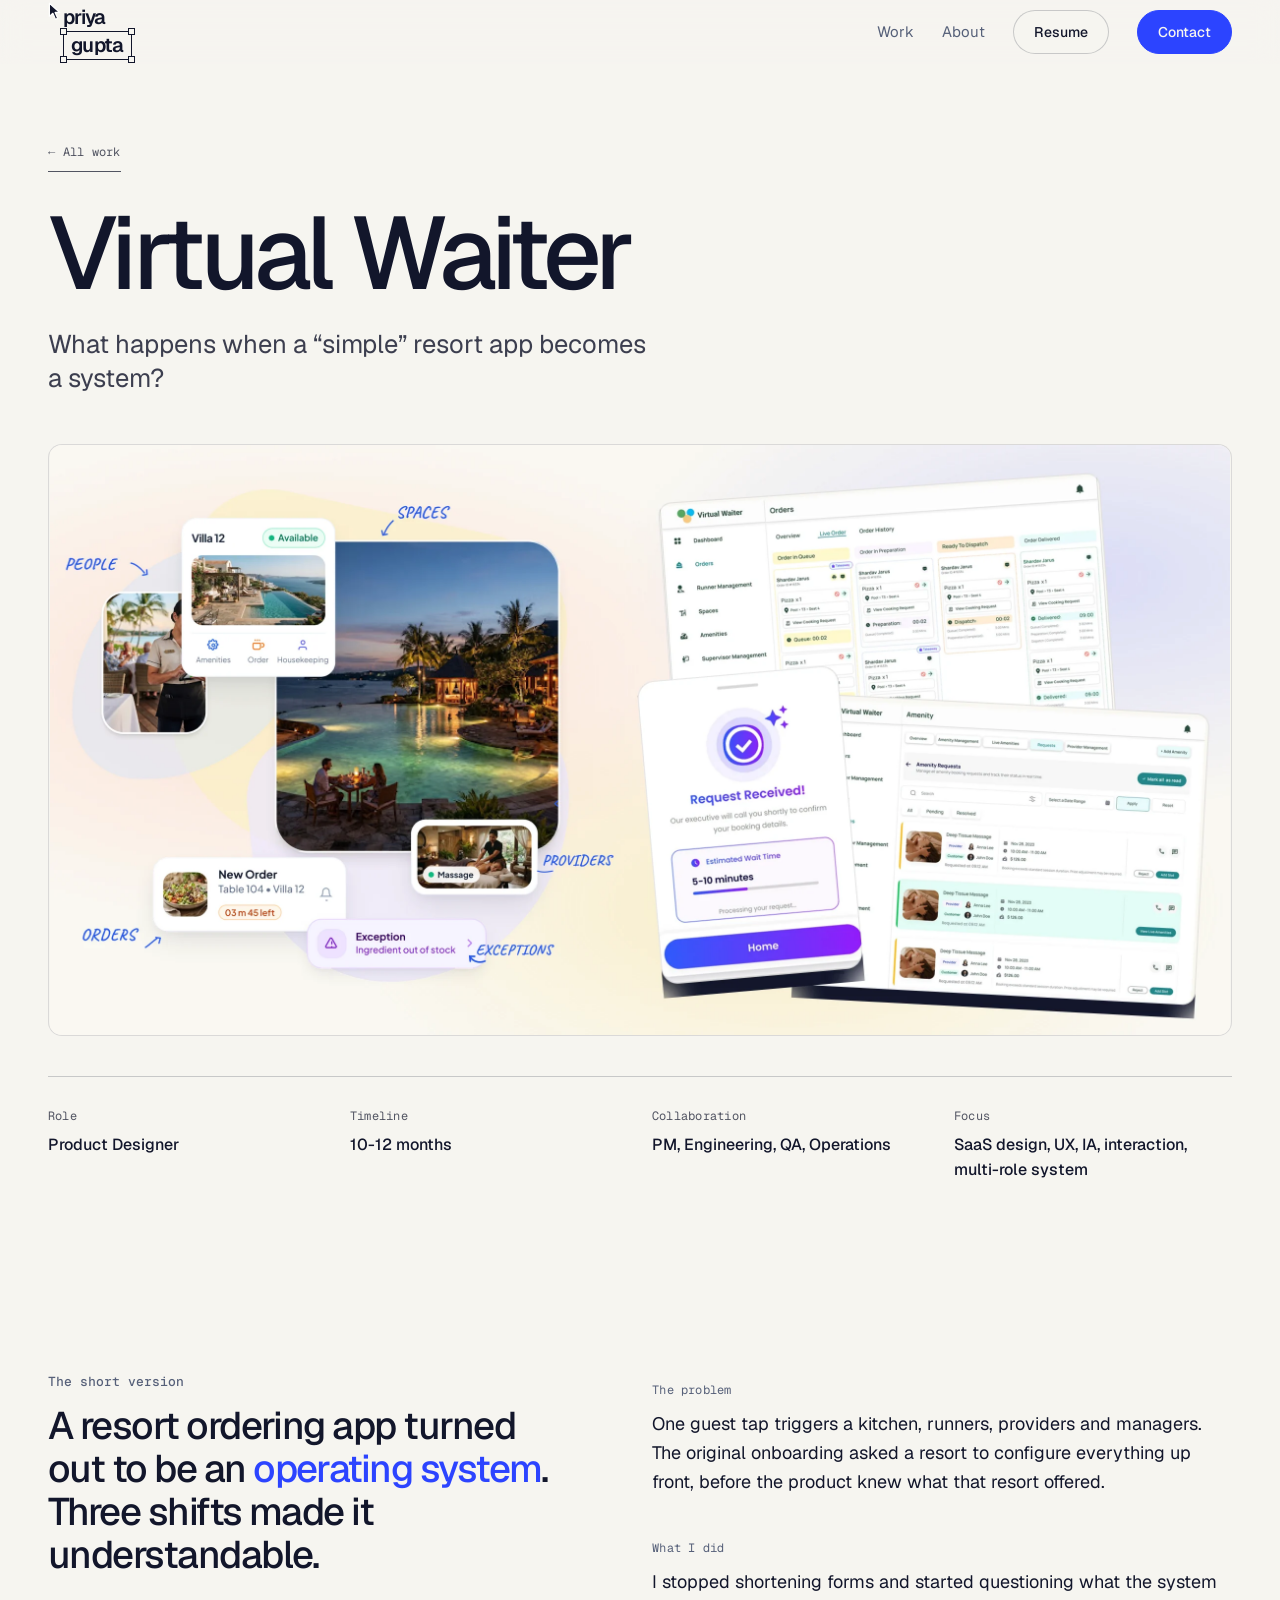
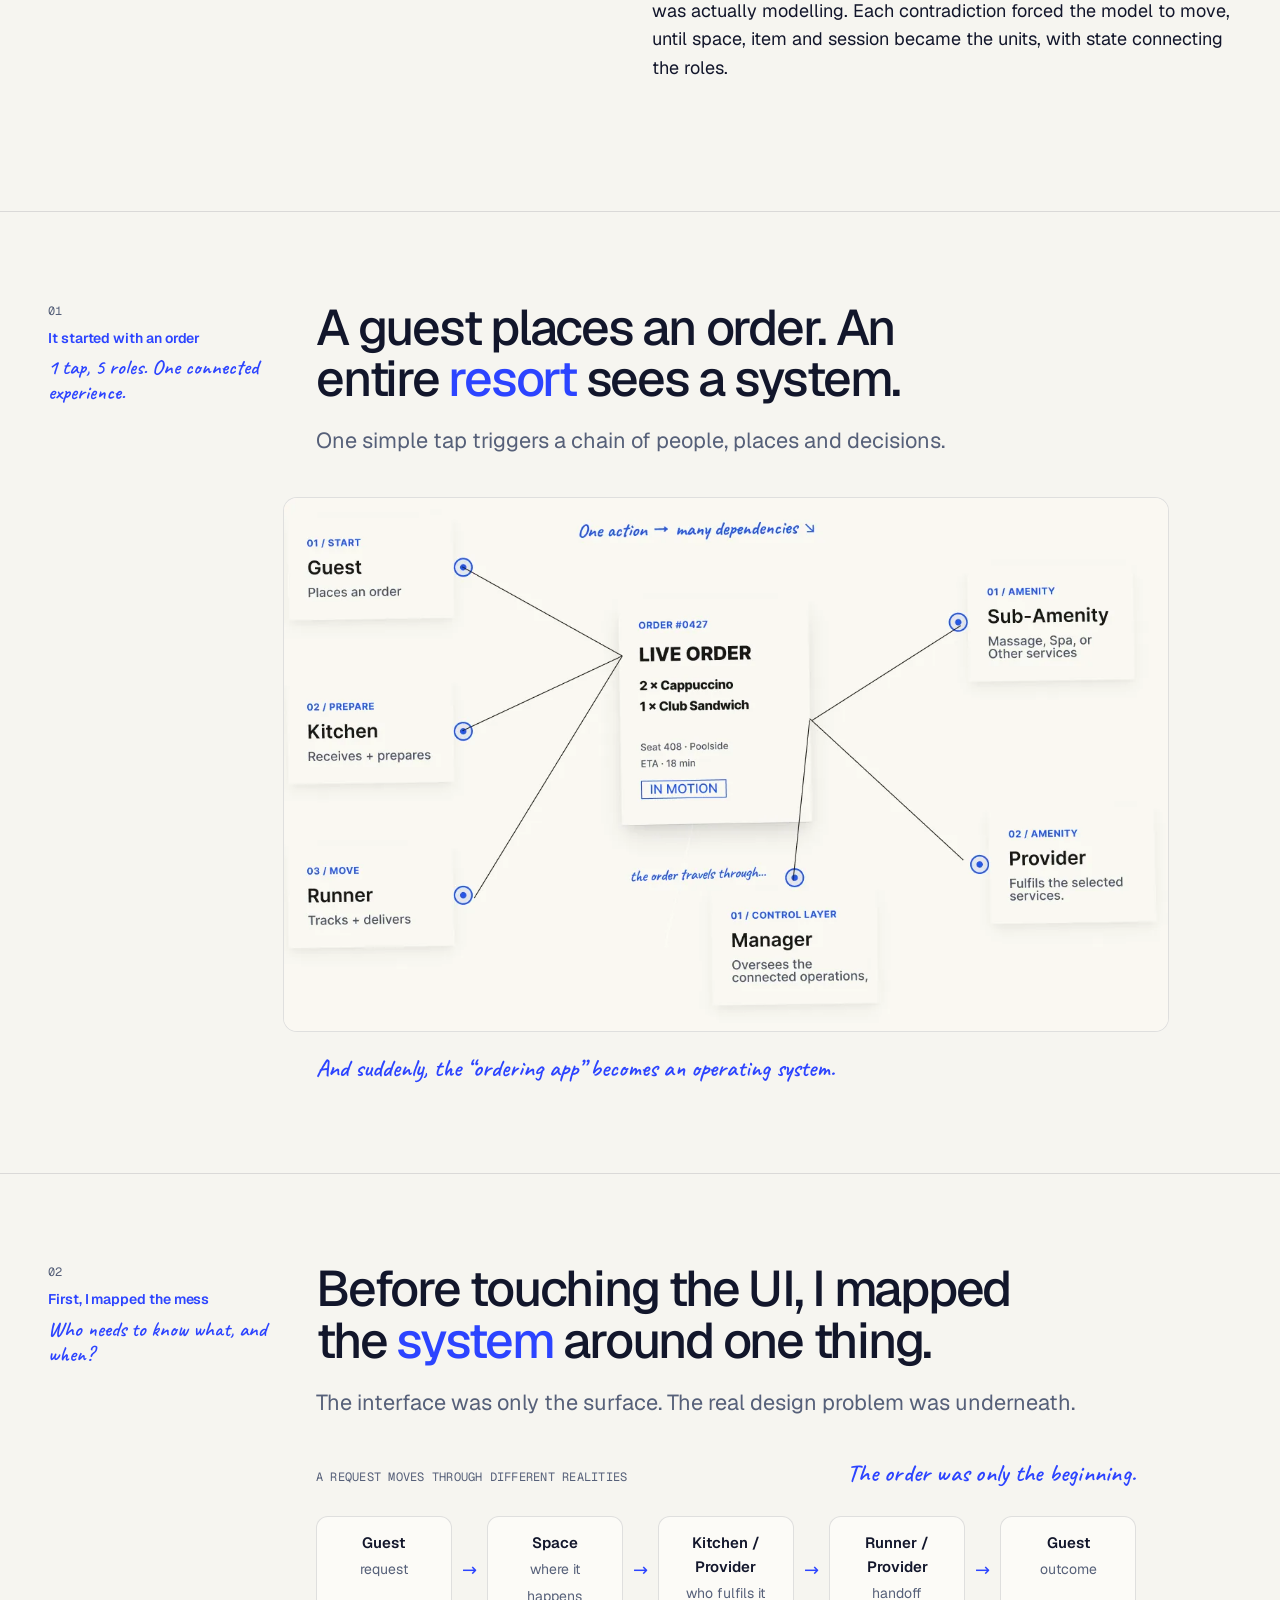
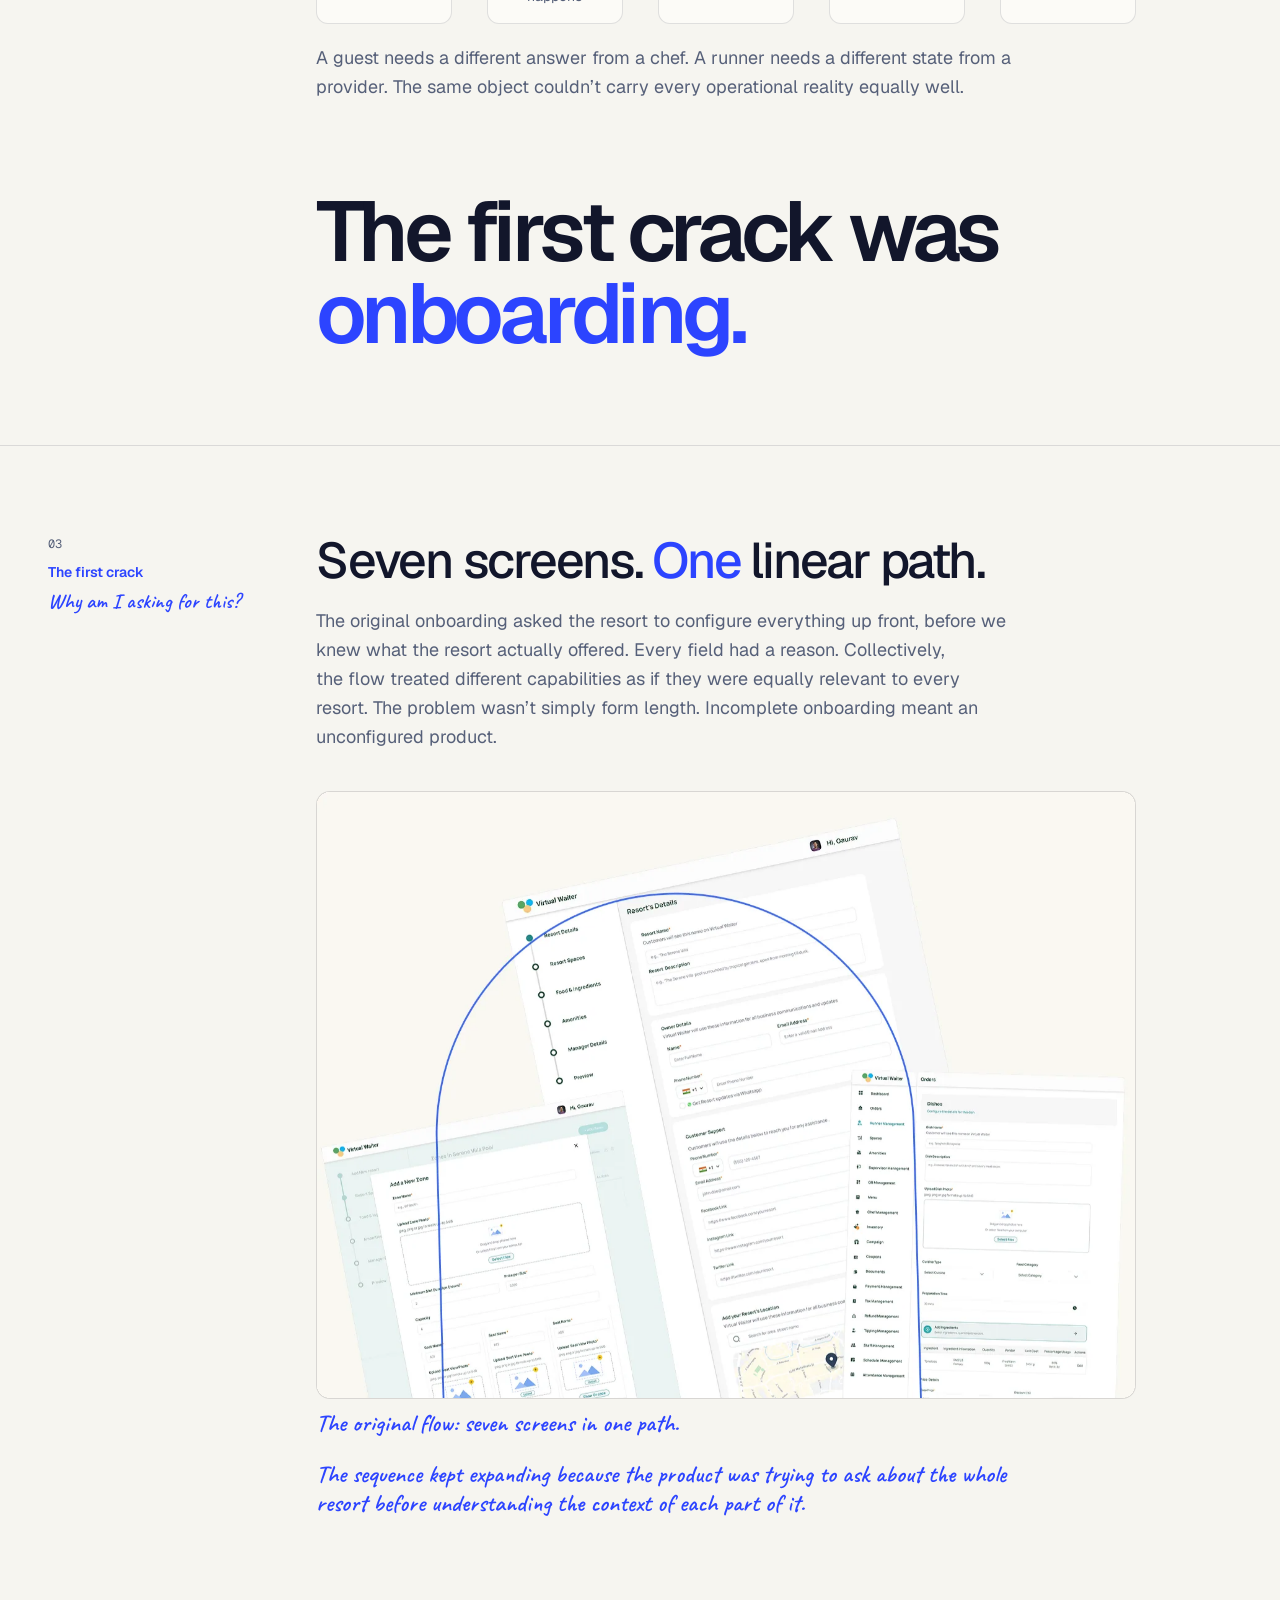
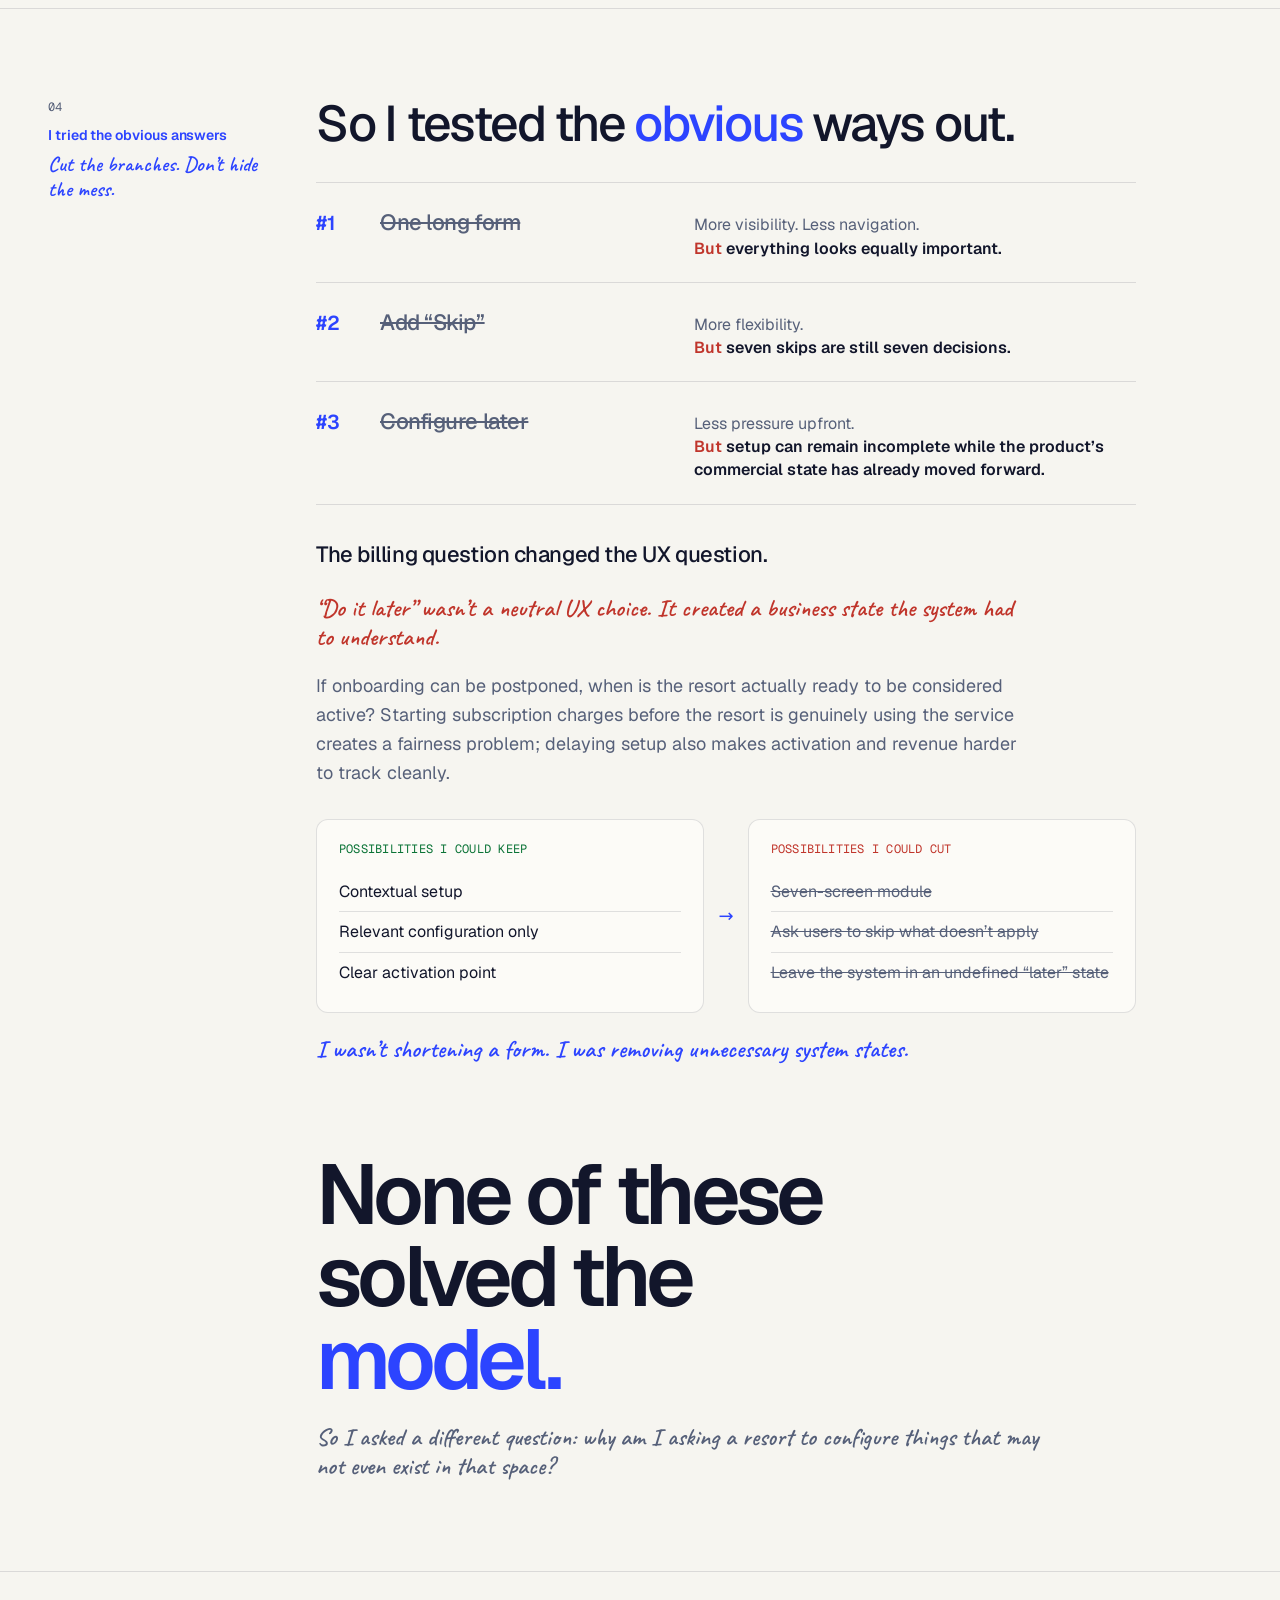
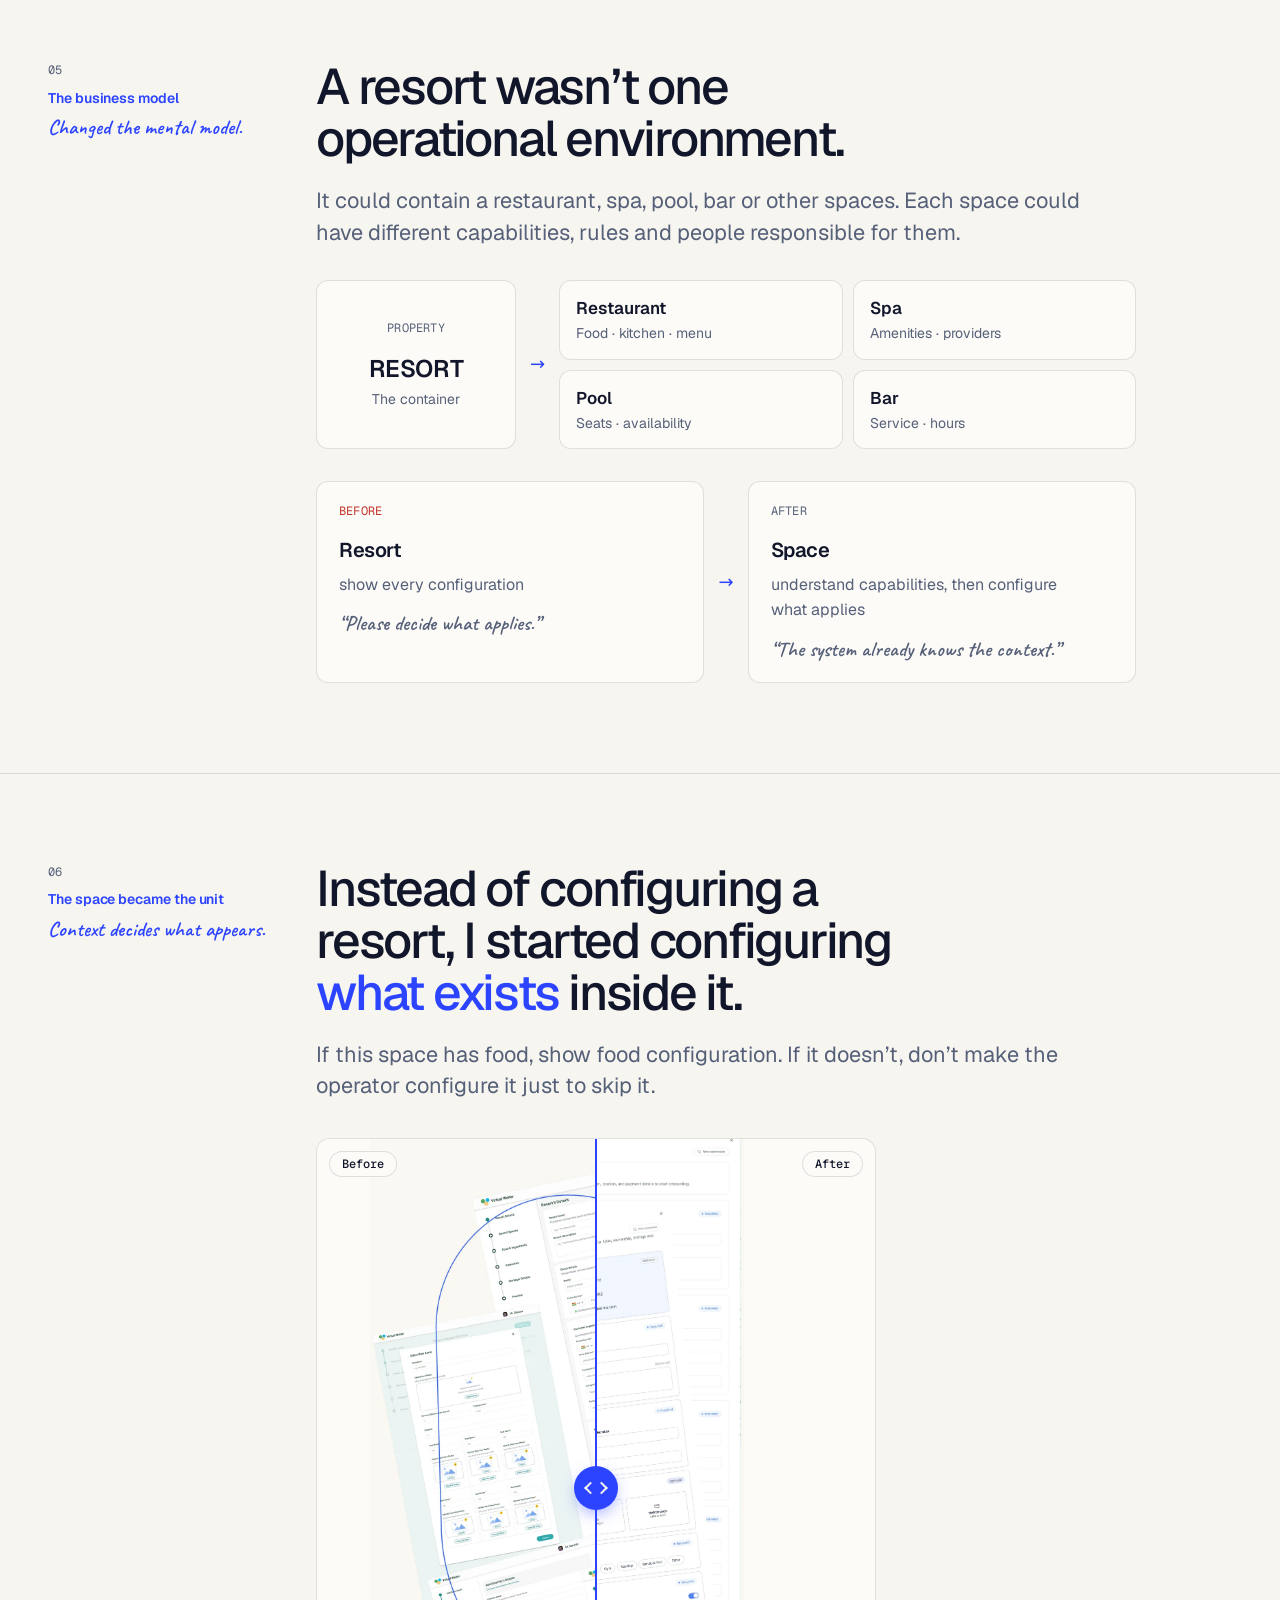
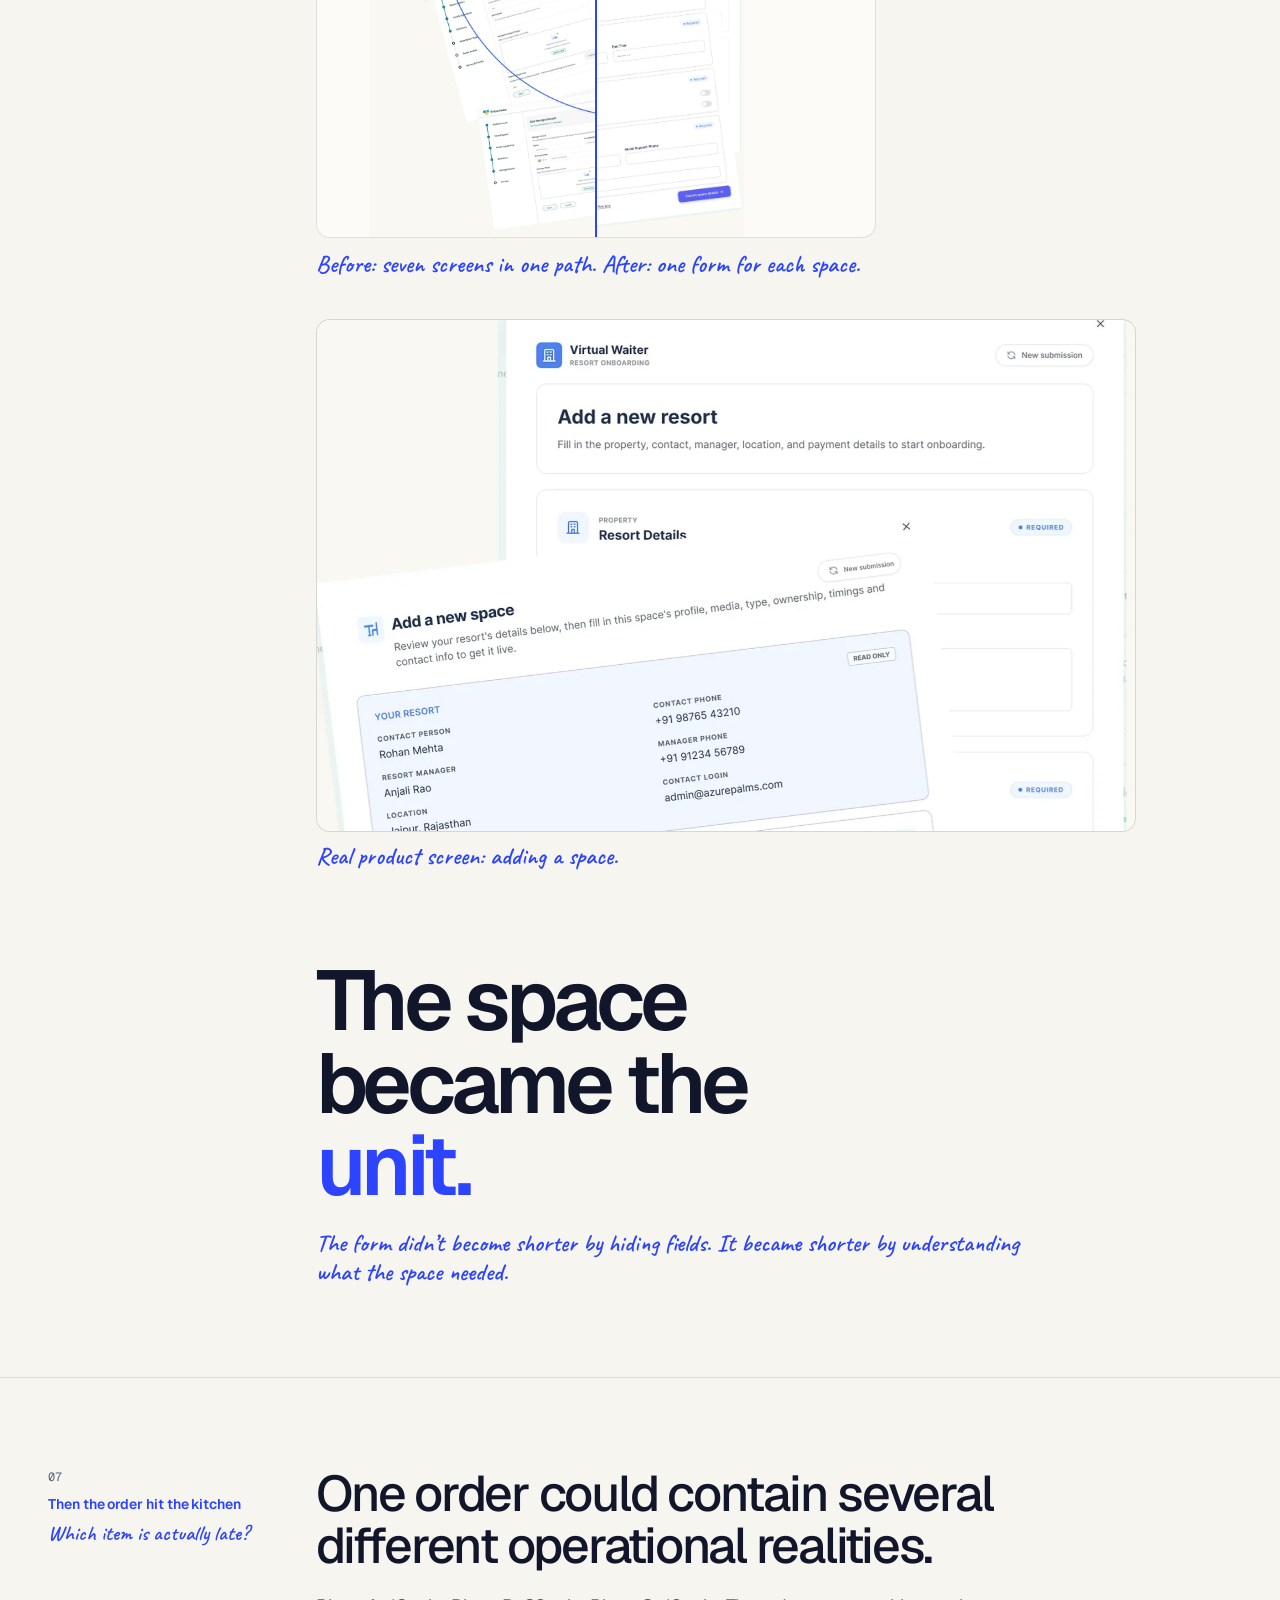
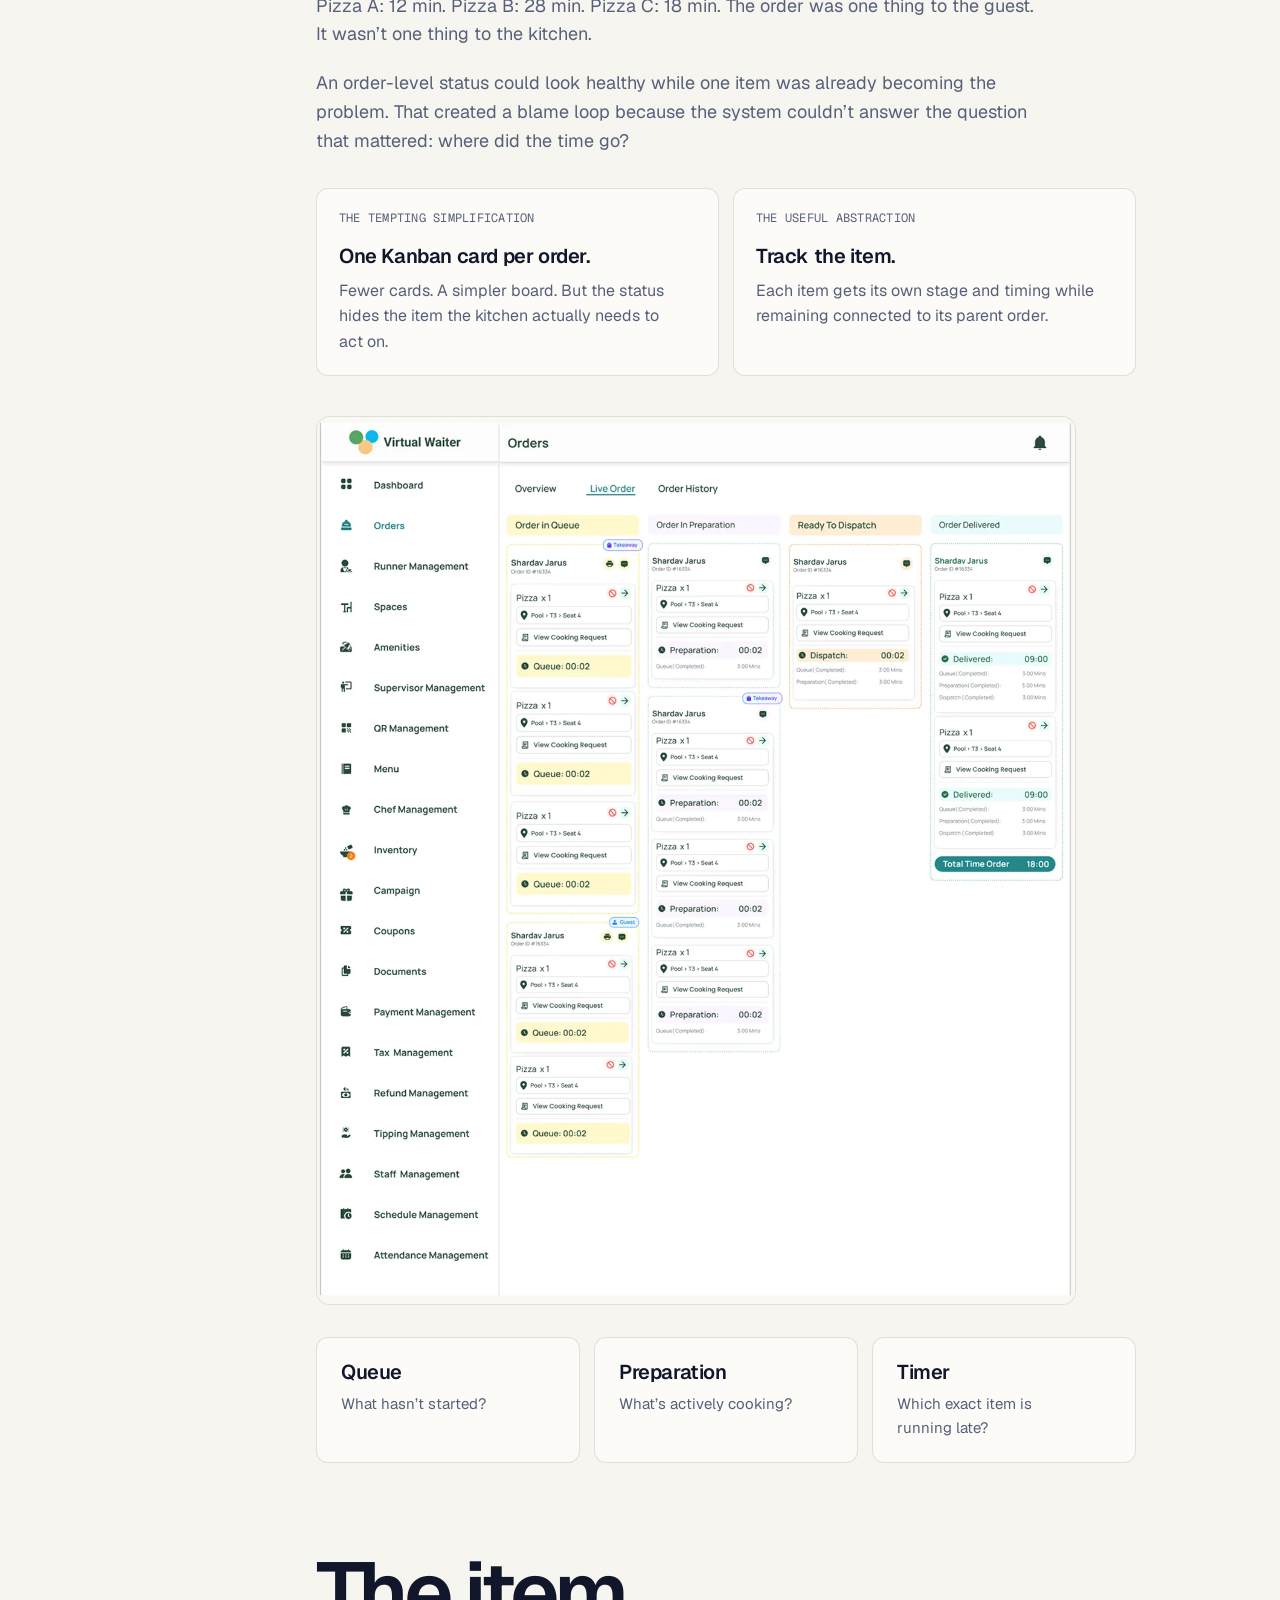
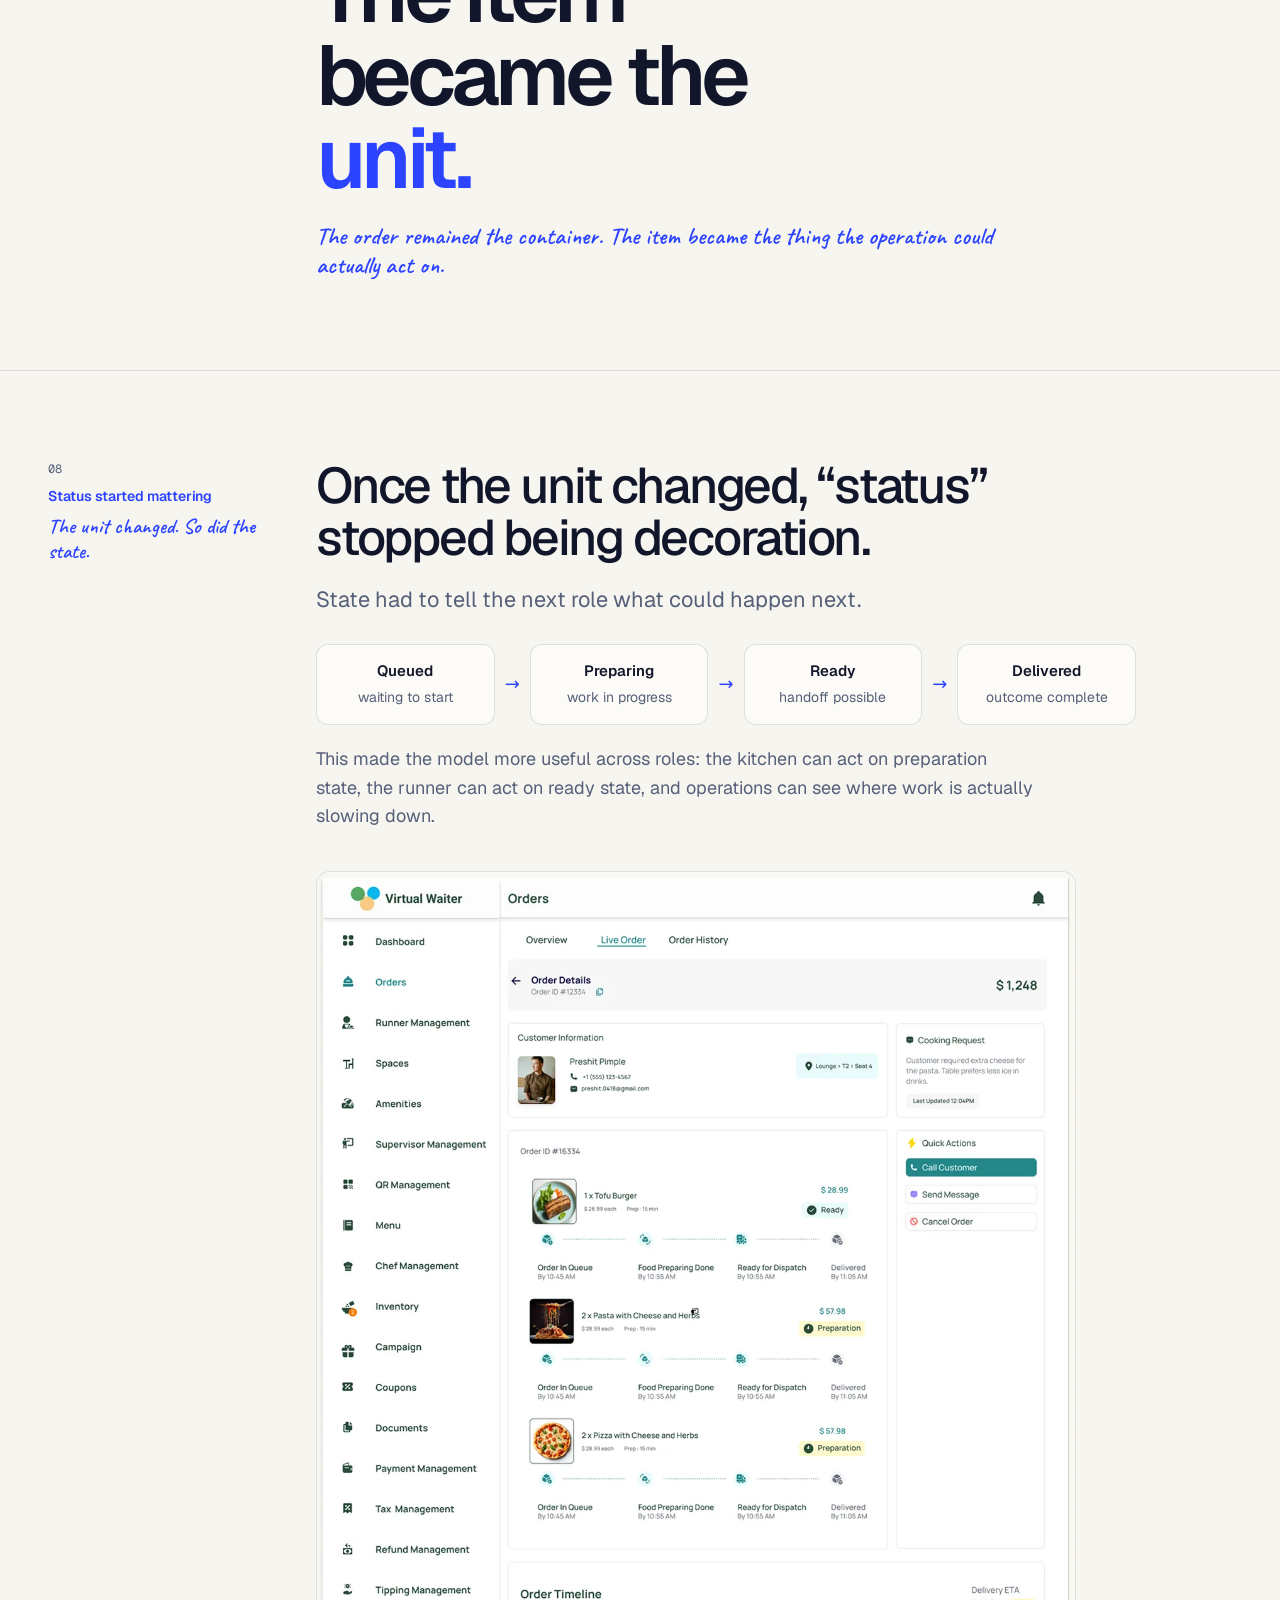
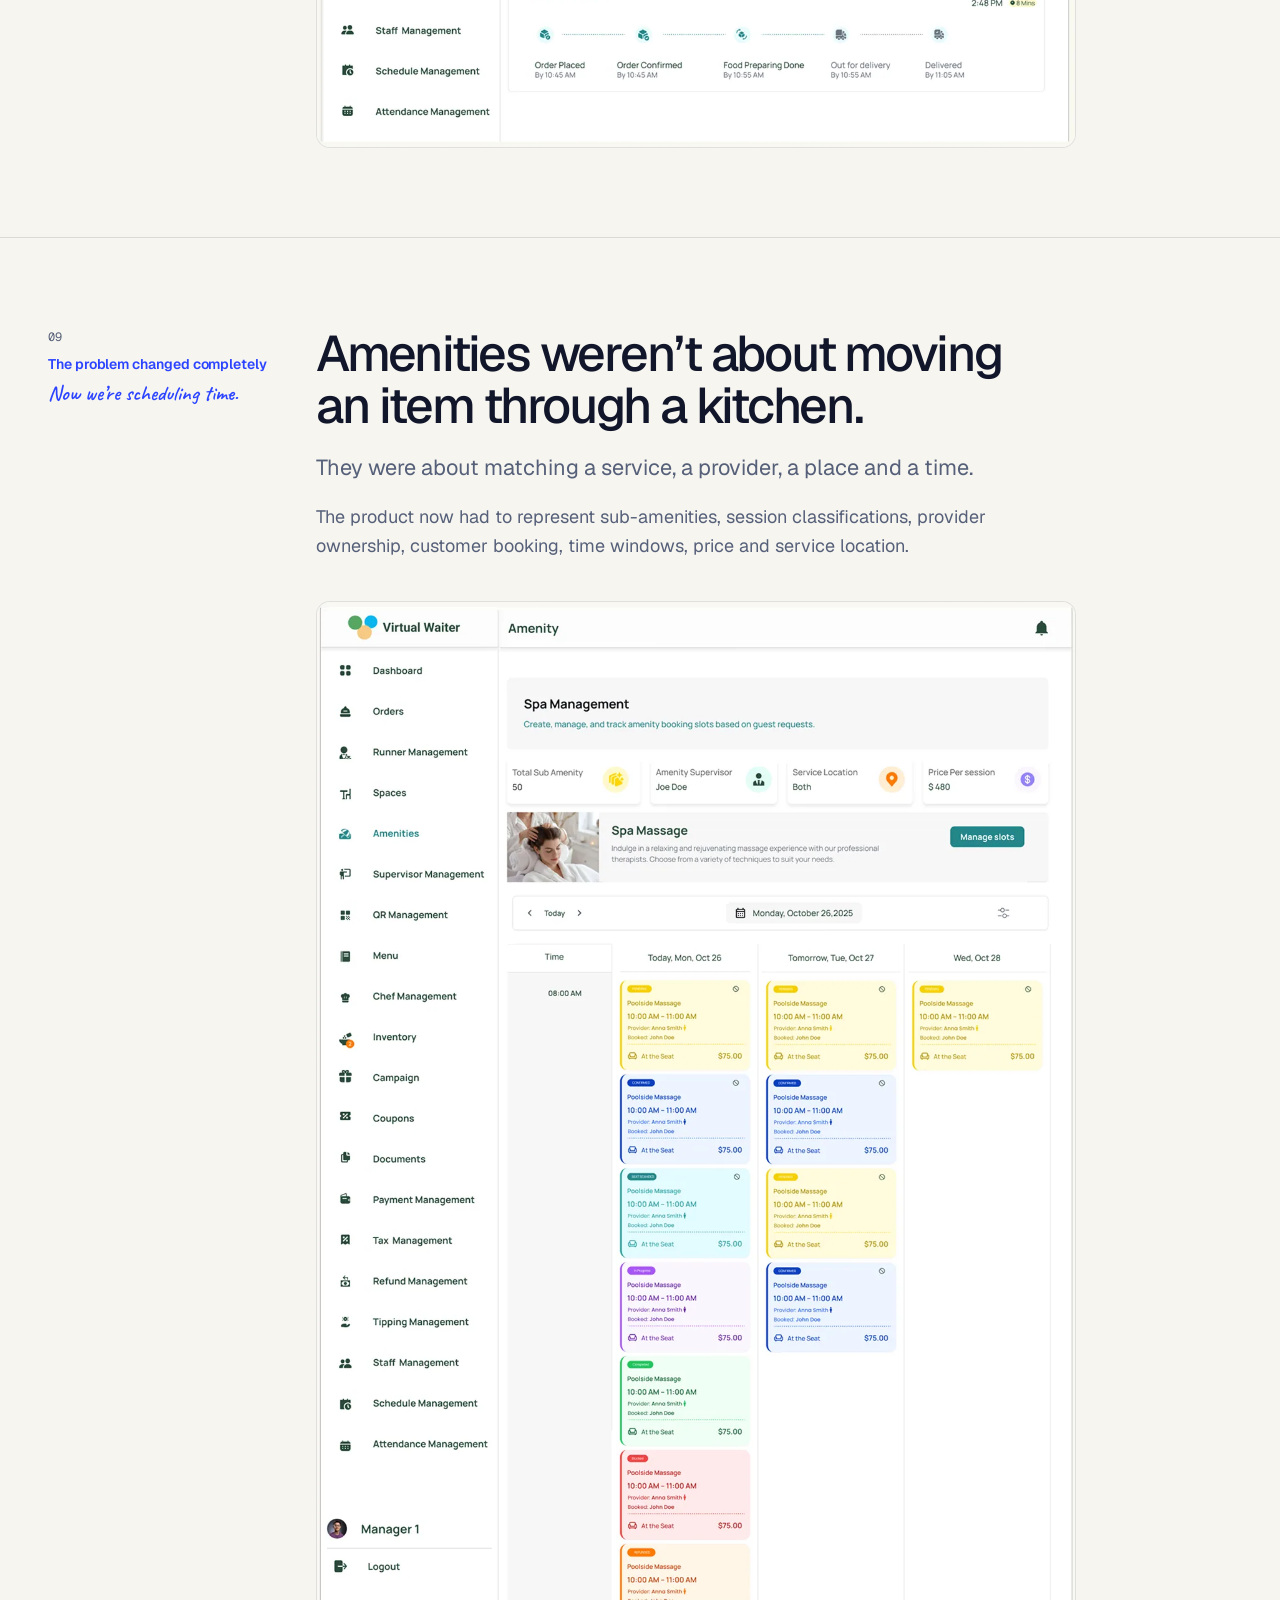
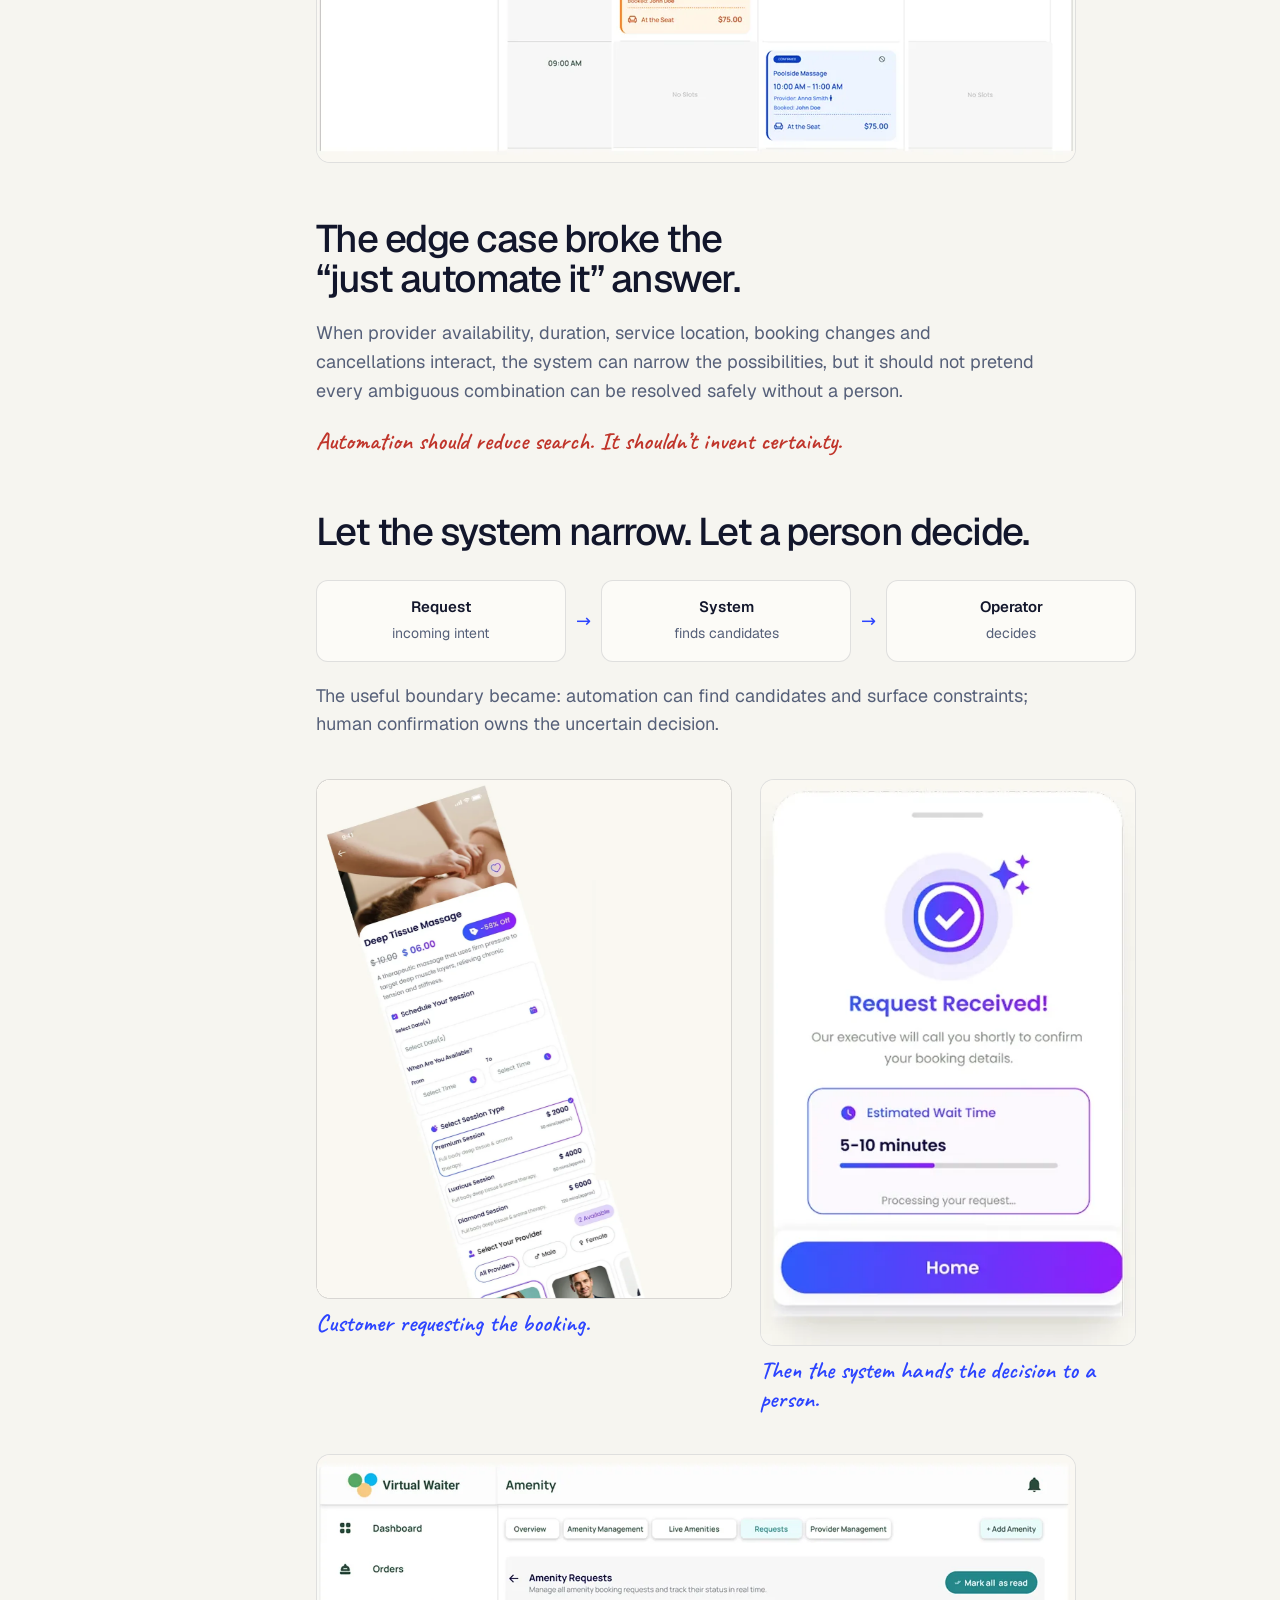
==== commit afae9d96: "Add before/after slider, remove story contents list" ====
--- a/case.html
+++ b/case.html
@@ -5,6 +5,14 @@
 <meta name="viewport" content="width=device-width, initial-scale=1">
 <title>Case study | Priya Gupta</title>
 <meta name="theme-color" content="#f6f5f0">
+<meta property="og:type" content="article">
+<meta property="og:image" content="https://priyaguptadesigns.netlify.app/assets/og-image.jpg">
+<meta property="og:image:width" content="1200">
+<meta property="og:image:height" content="630">
+<meta property="og:image:alt" content="Priya Gupta, Product Designer, portfolio">
+<meta property="og:site_name" content="Priya Gupta">
+<meta name="twitter:card" content="summary_large_image">
+<meta name="twitter:image" content="https://priyaguptadesigns.netlify.app/assets/og-image.jpg">
 <link rel="icon" href="data:image/svg+xml,%3Csvg xmlns='http://www.w3.org/2000/svg' viewBox='0 0 32 32'%3E%3Crect width='32' height='32' rx='9' fill='%232c44ff'/%3E%3Ctext x='16' y='23' font-family='Arial' font-weight='700' font-size='20' text-anchor='middle' fill='%23f6f5f0'%3EP%3C/text%3E%3C/svg%3E">
 <link rel="preload" href="assets/fonts/geist-latin.woff2" as="font" type="font/woff2" crossorigin>
 <link rel="preload" href="assets/fonts/caveat-latin.woff2" as="font" type="font/woff2" crossorigin>
@@ -13,18 +21,19 @@
 </head>
 <body>
 <a class="skip" href="#cs">Skip to content</a>
-<noscript><div class="nojs"><h1>Priya Gupta, Senior Product Designer</h1><p>3+ years shipping SaaS, fintech and mobile products. Research-led, systems-minded, and fast with AI-assisted design.</p><p><a href="mailto:priyagupta0419@gmail.com">priyagupta0419@gmail.com</a> &middot; <a href="assets/Priya_Gupta_Resume.pdf">Resume (PDF)</a> &middot; <a href="https://linkedin.com/in/priya-gupta-95589819b">LinkedIn</a> &middot; <a href="https://behance.net/priyagupta152">Behance</a></p></div></noscript>
+<noscript><div class="nojs"><h1>Priya Gupta, Product Designer</h1><p>3+ years shipping SaaS, fintech and mobile products. Research-led, systems-minded, and fast with AI-assisted design.</p><p><a href="mailto:priyagupta0419@gmail.com">priyagupta0419@gmail.com</a> &middot; <a href="assets/Priya_Gupta_Resume.pdf">Resume (PDF)</a> &middot; <a href="https://linkedin.com/in/priya-gupta-95589819b">LinkedIn</a> &middot; <a href="https://behance.net/priyagupta152">Behance</a></p></div></noscript>
 <nav id="nav" aria-label="Main"></nav>
 <main id="cs"></main>
 <footer id="footer"></footer>
 <script src="js/content.js"></script>
 <script src="js/story-vw.js"></script>
 <script src="js/story-rz.js"></script>
-<script src="js/story-mm.js"></script>
+<script src="js/story-nexus.js"></script>
 <script src="js/icons.js"></script>
 <script src="js/main.js"></script>
 <script src="js/case.js"></script>
 <script src="js/lightbox.js"></script>
+<script src="js/interact.js"></script>
 <script src="js/fx.js"></script>
 <script src="js/cursor-label.js"></script>
 </body>
--- a/css/style.css
+++ b/css/style.css
@@ -1,3 +1,4 @@
+/* Owner decision: the site ignores the device "reduce motion" setting, so every animation always plays. */
 /* Tokens. One brand colour (--accent), four project tints, one radius system:
    pills are fully round, cards and images use --r. Palette options A/B/C override tokens below. */
 :root {
@@ -121,7 +122,7 @@
   .rs:hover .stk i, .rs:focus-within .stk i { opacity: 1; transform: rotate(calc((var(--k) - 1.5) * 6deg)); }
 }
 @media (hover: none), (max-width: 860px) { .meet, .stk-cap { display: none; } }
-@media (prefers-reduced-motion: reduce) { .logo .fr, .logo .cur, .meet, .stk i, .stk-cap { transition: none; } }
+
 
 /* hero: kicker, headline with a hand-drawn ring, sub, text link, then the portrait with notes */
 .hero { position: relative; isolation: isolate; background: var(--hero-bg); text-align: center; padding-top: clamp(40px, 7vh, 72px); overflow: clip; --fs: clamp(38px, 6.1vw, 92px); --hw: calc(var(--fs) * 5.5); }
@@ -159,16 +160,16 @@
   .now .tag b { font-size: 21px; font-weight: 600; letter-spacing: -.025em; color: var(--accent); }
 }
 @media (min-width: 1241px) and (hover: hover) and (pointer: fine) { .now .tag:hover { transform: rotate(3deg) scale(1.04); } }
-@media (min-width: 1241px) and (prefers-reduced-motion: reduce) { .now .tag { transition: none; } }
+
 .hero .sub { text-wrap: balance; max-width: 46ch; margin: 28px auto 0; color: var(--muted); font-size: clamp(17px, 1.6vw, 20px); }
 
 .stage { position: relative; width: min(100%, 1080px); height: clamp(300px, 26vw, 370px); margin: clamp(28px, 4vw, 48px) auto 0; }
 .fig-clip { position: absolute; left: 50%; top: 0; bottom: 0; width: min(100%, 340px); transform: translateX(-50%); overflow: hidden; -webkit-mask-image: linear-gradient(#000 66%, transparent 100%); mask-image: linear-gradient(#000 66%, transparent 100%); }
-.figure { position: absolute; left: 50%; top: 0; width: 100%; height: auto; max-width: none; transform: translate(calc(-50% + var(--fx, 0px)), var(--fy, 0px)); opacity: 0; animation: figure 1s var(--ease) 1.05s forwards; }
+.figure { position: absolute; left: 50%; top: 0; width: 100%; height: auto; max-width: none; transform: translate(calc(-50% + var(--fx, 0px)), var(--fy, 0px)); opacity: 0; animation: figure 1s var(--ease) .3s forwards; }
 .fig-note { position: absolute; right: calc(50% + 150px); top: 16%; width: 11em; text-align: right; font-size: 14px; line-height: 1.3; color: var(--muted); opacity: 0; transform: translateY(-4px); transition: opacity .15s var(--ease), transform .2s var(--ease); pointer-events: none; z-index: 2; }
 @media (hover: hover) and (pointer: fine) { .fig-clip:hover + .fig-note { opacity: 1; transform: none; } }
 @media (hover: none) { .fig-note { display: none; } }
-@media (prefers-reduced-motion: reduce) { .fig-note { transition: none; } }
+
 .stage.no-photo .figure { display: none; }
 .stage.no-photo::after { content: "Add your portrait at assets/priya.webp"; position: absolute; left: 50%; top: 40%; transform: translateX(-50%); font: 13px var(--mono); color: var(--faint); border: 1px dashed var(--line); border-radius: var(--r); padding: 40px 30px; }
 
@@ -248,7 +249,7 @@
 .xp .xmeta .mono { display: block; margin-top: 2px; font-variant-numeric: tabular-nums; }
 @media (hover: hover) and (pointer: fine) { .xp li:hover::before { opacity: 1; } }
 @media (max-width: 860px) { .xp li { grid-template-columns: minmax(0, 1fr); padding: 18px 12px; } .xp .xmeta { text-align: left; } }
-@media (prefers-reduced-motion: reduce) { .xp li::before { transition: none; } }
+
 
 /* footer: a cobalt panel; one word of the headline cycles */
 footer { padding-block: clamp(24px, 3.5vw, 40px) 20px; }
@@ -260,8 +261,8 @@
 .cyc { display: inline-grid; vertical-align: top; }
 .cw { grid-area: 1 / 1; opacity: 0; }
 .cw.is { opacity: 1; }
-.cw.in { animation: wIn .75s var(--ease) forwards; }
-.cw.out { animation: wOut .6s var(--ease) forwards; }
+.cw.in { animation: wIn .55s var(--ease) forwards; }
+.cw.out { animation: wOut .45s var(--ease) forwards; }
 @keyframes wIn { from { opacity: 0; transform: translateY(.3em); filter: blur(8px); } to { opacity: 1; transform: none; filter: blur(0); } }
 @keyframes wOut { from { opacity: 1; transform: none; filter: blur(0); } to { opacity: 0; transform: translateY(-.3em); filter: blur(8px); } }
 .cols { display: grid; grid-template-columns: 1.3fr 1fr 1fr; gap: 32px; margin-top: auto; padding-top: 32px; }
@@ -316,7 +317,7 @@
   .hero h1 { text-wrap: balance; }
 }
 @media (max-width: 860px) {
-  nav ul a:not(.btn) { display: none; }
+  nav ul li:nth-child(2) a { display: none; }
   nav ul { gap: 8px; }
   nav ul a.btn { padding-inline: 16px; }
   .stage { height: auto; display: flex; flex-direction: column; align-items: center; gap: 16px; }
@@ -337,28 +338,12 @@
 }
 
 /* Reduced motion: no movement, but state changes still read (flip becomes a quick crossfade). */
-@media (prefers-reduced-motion: reduce) {
-  html { scroll-behavior: auto; }
-  .hero h1 .w > span { animation: none; transform: none; }
-  .fade { animation: none; opacity: 1; transform: none; }
-  .ring-svg path { animation: none; stroke-dashoffset: 0; }
-  .ring-svg { animation: none; }
-  .sel-fr, .cur2 { transition: none; }
-  .figure { animation: none; opacity: 1; }
-  .hnote .pop { animation: none; opacity: 1; transform: none; }
-  .hnote .bob { animation: none; }
-  .rv { opacity: 1; transform: none; transition: none; }
-  .btn { transition: none; }
-  .xp li::before { clip-path: inset(0); opacity: 0; transition: opacity .2s; }
-  .xp li:hover::before, .xp li:focus-within::before { opacity: 1; }
-  .pc-img img, .more { transition: none; transform: none; }
-  .pcard:hover .more, .pcard:focus-visible .more { opacity: 1; }
-}
+
 
 /* Page transitions between home and a case study (hosted sites, Chrome and Safari). Cover images morph. */
 @view-transition { navigation: auto; }
 ::view-transition-old(root), ::view-transition-new(root) { animation-duration: .3s; animation-timing-function: cubic-bezier(.22, 1, .36, 1); }
-@media (prefers-reduced-motion: reduce) { @view-transition { navigation: none; } }
+
 
 /* tools: quiet logos, grey at rest */
 .tool svg { width: 18px; height: 18px; fill: var(--faint); flex: none; transition: fill .25s; }
@@ -369,12 +354,12 @@
 
 /* scroll-driven effects (Chrome, Edge, Safari 26). Elsewhere everything simply stays visible. */
 @supports (animation-timeline: view()) {
-  @media (prefers-reduced-motion: no-preference) {
+  @media all {
     .about-text .wd { display: inline-block; opacity: .2; animation: lit linear both; animation-timeline: view(); animation-range: entry 12% cover 38%; }
     @keyframes lit { to { opacity: 1; } }
     .panel { animation: panel linear both; animation-timeline: view(); animation-range: entry 0% entry 70%; }
     @keyframes panel { from { scale: .94; opacity: .5; } to { scale: 1; opacity: 1; } }
-    .figure { animation: figure 1.3s var(--ease) 1.05s forwards, drift-f linear both; animation-timeline: auto, scroll(root); animation-range: normal, 0 100vh; }
+    .figure { animation: figure 1.3s var(--ease) .3s forwards, drift-f linear both; animation-timeline: auto, scroll(root); animation-range: normal, 0 100vh; }
     .hnote { animation: drift-n linear both; animation-timeline: scroll(root); animation-range: 0 100vh; }
     @keyframes drift-f { to { translate: 0 30px; } }
     @keyframes drift-n { to { translate: 0 var(--sp, -30px); } }
@@ -384,13 +369,6 @@
 
 /* long-form case study */
 :root { --neg: #c0352b; }
-.toc { padding-block: 0 clamp(40px, 6vw, 72px); }
-.toc .wrap { display: grid; grid-template-columns: 180px minmax(0, 1fr); gap: 20px 48px; align-items: start; }
-.toc ol { list-style: none; padding: 0; display: grid; grid-auto-flow: column; grid-template-rows: repeat(5, auto); grid-template-columns: repeat(3, minmax(0, 1fr)); gap: 0 32px; }
-.toc li { break-inside: avoid; }
-.toc a { display: flex; gap: 12px; align-items: baseline; padding: 10px 0; min-height: 44px; text-decoration: none; color: var(--muted); font-size: 15px; transition: color .2s; }
-.toc a .mono { flex: none; }
-@media (hover: hover) and (pointer: fine) { .toc a:hover { color: var(--accent); } }
 .ss { padding-block: clamp(48px, 7vw, 104px); border-top: 1px solid var(--line); scroll-margin-top: 64px; }
 .ss-in { display: grid; grid-template-columns: 220px minmax(0, 1fr); gap: 48px; align-items: start; }
 .sa { position: sticky; top: 96px; display: grid; gap: 8px; }
@@ -457,8 +435,7 @@
 .ss.dark .sa .mono { color: rgb(246 245 240 / .78); } .ss.dark .scards > div { background: transparent; border-color: rgb(255 255 255 / .28); } .ss.dark .scards p, .ss.dark .k, .ss.dark .mono { color: rgb(246 245 240 / .78); }
 
 @media (max-width: 860px) {
-  .toc .wrap, .ss-in { grid-template-columns: minmax(0, 1fr); gap: 20px; }
-  .toc ol { grid-auto-flow: row; grid-template-rows: none; grid-template-columns: minmax(0, 1fr); }
+  .ss-in { grid-template-columns: minmax(0, 1fr); gap: 20px; }
   .sa { position: static; display: flex; flex-wrap: wrap; align-items: baseline; gap: 6px 12px; }
   .sfig.wide { margin-inline: 0; }
   .vr { grid-template-columns: 36px minmax(0, 1fr); } .vr p { grid-column: 2; }
@@ -470,7 +447,7 @@
 /* reading progress on long case studies (scroll-driven, Chrome/Edge/Safari 26; hidden elsewhere) */
 .cs-progress { display: none; }
 @supports (animation-timeline: scroll()) {
-  @media (prefers-reduced-motion: no-preference) {
+  @media all {
     .cs-progress { display: block; position: fixed; left: 0; top: 0; z-index: 30; width: 100%; height: 3px; background: var(--accent); transform-origin: 0 50%; transform: scaleX(0); animation: cs-prog linear both; animation-timeline: scroll(root); }
     @keyframes cs-prog { to { transform: scaleX(1); } }
   }
@@ -482,14 +459,14 @@
 .panbox img { display: block; width: 100%; height: auto; border: 0; border-radius: 0; background: transparent; }
 @media (max-width: 600px) { .panbox { aspect-ratio: var(--arm, 0.8); } }
 @supports (animation-timeline: view()) {
-  @media (prefers-reduced-motion: no-preference) {
+  @media all {
     .panbox img { animation: pan-d linear both; animation-timeline: --panbox; animation-range: cover 18% cover 82%; }
     @keyframes pan-d { from { transform: translateY(0); } to { transform: translateY(var(--pan-d)); } }
     @media (max-width: 600px) { .panbox img { animation-name: pan-m; } @keyframes pan-m { from { transform: translateY(0); } to { transform: translateY(var(--pan-m)); } } }
   }
 }
 @supports not (animation-timeline: view()) { .panbox { overflow-y: auto; } }
-@media (prefers-reduced-motion: reduce) { .panbox { overflow-y: auto; } }
+
 
 .sduo { display: grid; grid-template-columns: minmax(0, 1.05fr) minmax(0, .95fr); gap: 28px; align-items: start; margin-top: 40px; }
 .sduo .sfig { margin-top: 0; max-width: none; }
@@ -515,7 +492,7 @@
 .lb-body img { display: block; max-width: 100%; height: auto; }
 body:has(dialog[open]) { overflow: hidden; }
 @media (max-width: 600px) { .lb { width: 100vw; height: 100dvh; border-radius: 0; } .lb-new { display: none; } .lb-bar { padding-left: 16px; } .lb-body { padding: 10px; } }
-@media (prefers-reduced-motion: reduce) { .lb[open] { animation: none; } .zoom span { transition: none; } }
+
 
 /* closing block of a case study */
 .closer { padding-block: clamp(56px, 8vw, 112px); border-top: 1px solid var(--line); }
@@ -528,7 +505,7 @@
 .nc-img img, .nc-img .ph { width: 100%; height: 100%; object-fit: cover; }
 @media (hover: hover) and (pointer: fine) { .nextcard:hover { transform: translateY(-3px); box-shadow: var(--shadow); } .nextcard:hover b { color: var(--accent); } }
 @media (max-width: 700px) { .nextcard { grid-template-columns: minmax(0, 1fr); padding: 22px; } }
-@media (prefers-reduced-motion: reduce) { .nextcard { transition: none; } }
+
 
 /* site pointer: a small circle that inverts against the page. Over key elements, a label replaces it. */
 @media (hover: hover) and (pointer: fine) {
@@ -538,10 +515,10 @@
 .pt-d { position: fixed; left: 0; top: 0; z-index: 96; pointer-events: none; width: 14px; height: 14px; border-radius: 50%; background: #fff; mix-blend-mode: difference; translate: calc(var(--x, 0px) - 50%) calc(var(--y, 0px) - 50%); opacity: 0; scale: 1; transition: scale .22s var(--ease), opacity .15s var(--ease); }
 .pt-d.on { opacity: 1; }
 .pt-d.act { scale: 2.857; }
-.pt-d.off { scale: 0; }
+.pt-d.off { scale: .4; opacity: 0; }
 .pt-l { position: fixed; left: 0; top: 0; z-index: 95; pointer-events: none; padding: 11px 20px; border-radius: 99px; background: var(--ink); color: var(--on-ink); font: 500 15px/1 var(--sans); white-space: nowrap; box-shadow: 0 10px 30px rgb(var(--ink-rgb) / .28); translate: calc(var(--x, 0px) - 50%) calc(var(--y, 0px) - 50%); opacity: 0; scale: .85; transition: opacity .15s var(--ease), scale .2s var(--ease); }
 .pt-l.on { opacity: 1; scale: 1; }
-@media (prefers-reduced-motion: reduce) { .pt-d, .pt-l { transition: none; } }
+
 
 /* wide story sections, galleries, balanced pairs */
 .ss.wide .sb { max-width: none; }
@@ -576,7 +553,14 @@
 .tl-head.swap .tl-cap { animation-delay: .06s; }
 @keyframes tlIn { from { opacity: 0; transform: translateY(8px); } to { opacity: 1; transform: none; } }
 .tl-knob { position: absolute; left: 0; top: 0; z-index: 4; width: 44px; height: 44px; border-radius: 50%; background: var(--accent); color: var(--on-accent); display: grid; place-items: center; cursor: grab; touch-action: none; user-select: none; will-change: transform; box-shadow: 0 6px 16px -4px rgb(44 68 255 / .5); }
-.tl-knob span { font-size: 22px; line-height: 1; letter-spacing: -.1em; padding-bottom: 3px; }
+.tl-knob .kn { position: relative; display: block; width: 22px; height: 12px; }
+.tl-knob .kn::before, .tl-knob .kn::after { content: ""; position: absolute; top: 50%; width: 7px; height: 7px; border: 0 solid currentColor; }
+.tl-knob .kn::before { left: 2px; border-width: 0 0 2px 2px; transform: translateY(-50%) rotate(45deg); }
+.tl-knob .kn::after { right: 2px; border-width: 2px 2px 0 0; transform: translateY(-50%) rotate(45deg); }
+.tl-knob .kn.up { width: 12px; height: 22px; }
+.tl-knob .kn.up::before, .tl-knob .kn.up::after { top: auto; left: 50%; right: auto; }
+.tl-knob .kn.up::before { top: 2px; border-width: 2px 0 0 2px; transform: translateX(-50%) rotate(45deg); }
+.tl-knob .kn.up::after { bottom: 2px; border-width: 0 2px 2px 0; transform: translateX(-50%) rotate(45deg); }
 .tl-knob::before { content: ""; position: absolute; inset: -14px; border-radius: 50%; }
 .tl-knob::after { content: ""; position: absolute; inset: 0; border-radius: 50%; border: 2px solid var(--accent); animation: tlPing 1.8s ease-out infinite; }
 .tl-board.used .tl-knob::after { animation: none; opacity: 0; }
@@ -591,7 +575,7 @@
 .tl-blob i { font-style: normal; font: 500 11px/1.25 var(--mono); color: var(--ink); opacity: .75; margin-top: 4px; }
 @keyframes tlPop { from { opacity: 0; scale: .9; } to { opacity: 1; scale: 1; } }
 @media (hover: hover) and (pointer: fine) { .tl-knob:hover { box-shadow: 0 8px 20px -4px rgb(44 68 255 / .6); } }
-@media (prefers-reduced-motion: reduce) { .tl-head.swap h3, .tl-head.swap .tl-role, .tl-head.swap .tl-cap, .tl-blob { animation: none; } .tl-knob::after { animation: none; opacity: 0; } }
+
 
 /* audit: tap targets, timeline hint, touch knob */
 nav ul a:not(.btn), .cs-hero > .wrap > .link { display: inline-flex; align-items: center; min-height: 36px; }
@@ -603,7 +587,7 @@
 /* experience on phones: vertical timeline */
 #exp .xp { display: none !important; }
 .tlv { display: none; margin-top: 24px; }
-.tl-board.v { height: 520px; touch-action: pan-y; }
+.tl-board.v { height: var(--tlv-h, 520px); touch-action: pan-y; }
 .tl-board.v .tl-years li, .tl-board.v .tl-years li:first-child, .tl-board.v .tl-years li:last-child { left: 0; translate: 0 -50%; }
 .tl-board.v .tl-years li:first-child { translate: 0 0; }
 .tl-board.v .tl-years li:last-child { translate: 0 -100%; }
@@ -632,3 +616,54 @@
 .tl-knob { transition-duration: .16s; transition-timing-function: var(--ease); }
 .tl-zone, .tl-knob, .tl-hint, .soc a.si { user-select: none; -webkit-user-select: none; -webkit-touch-callout: none; }
 .tl-zone { -webkit-tap-highlight-color: transparent; }
+#about > .wrap > h2 { margin-bottom: clamp(28px, 4vw, 48px); }
+
+/* small screens: entrances wait until seen; touch-friendly press states */
+@media (max-width: 860px) {
+  .stage.wait .figure, .stage.wait .hnote .pop, .stage.wait .hnote .bob, .stage.wait .fig-note { animation-play-state: paused; }
+}
+@media all {
+  .about-text.lit-js .wd { display: inline-block; opacity: .2; transition: opacity .45s var(--ease); }
+  .about-text.lit-js .wd.on { opacity: 1; }
+}
+@media (hover: none) {
+  .pcard:active .pc-img { transform: scale(.985); }
+  .pc-img { transition: transform .2s var(--ease); }
+  .hnote { transition: scale .15s var(--ease); } .hnote:active { scale: 1.05; }
+}
+@media (max-width: 860px) { nav ul li:nth-child(2) a { display: none; } }
+@media (max-width: 374px) { nav ul li:first-child a { display: none; } }
+
+/* slow scroll-in: work cards and the timeline line. Replays on every pass, down or up. */
+@media all {
+  .pcard.rv { transition: opacity .9s var(--ease), transform .9s var(--ease); }
+  .pcard .pc-img img { scale: 1.1; transition: transform .45s var(--ease), scale 1.3s var(--ease); }
+  .pcard.in .pc-img img { scale: 1; }
+  .pcard .pc-meta { opacity: 0; translate: 0 14px; transition: opacity .9s var(--ease) .25s, translate .9s var(--ease) .25s; }
+  .pcard.in .pc-meta { opacity: 1; translate: none; }
+
+  .tl-svg { clip-path: inset(-12px); transition: clip-path 1.4s var(--ease-io); }
+  .tl-svg.pre { clip-path: inset(-12px 100% -12px -12px); transition: none; }
+  .tlv .tl-svg.pre { clip-path: inset(-12px -12px 100% -12px); }
+
+  ::view-transition-old(root) { animation: vtOut .2s var(--ease) both; }
+  ::view-transition-new(root) { animation: vtIn .4s var(--ease) both; }
+  @keyframes vtOut { to { opacity: 0; } }
+  @keyframes vtIn { from { opacity: 0; transform: translateY(14px); } }
+}
+
+/* case study: before / after slider */
+.scmp { margin: 36px 0 0; --p: 94%; }
+.scmp-box { position: relative; max-width: 560px; aspect-ratio: 4 / 5; border: 1px solid var(--line); border-radius: var(--r); background: var(--surface); overflow: hidden; touch-action: pan-y; cursor: ew-resize; user-select: none; -webkit-user-select: none; }
+.scmp-box img { position: absolute; inset: 0; width: 100%; height: 100%; object-fit: contain; pointer-events: none; -webkit-user-drag: none; }
+.scmp-clip { position: absolute; inset: 0; clip-path: inset(0 calc(100% - var(--p)) 0 0); background: var(--surface); transition: clip-path .9s var(--ease); }
+.scmp-h { position: absolute; top: 0; bottom: 0; left: var(--p); width: 2px; margin-left: -1px; background: var(--accent); transition: left .9s var(--ease); outline-offset: 6px; }
+.scmp-h i { position: absolute; top: 50%; left: 50%; width: 44px; height: 44px; margin: -22px 0 0 -22px; border-radius: 50%; background: var(--accent); box-shadow: 0 6px 16px -4px rgb(44 68 255 / .5); }
+.scmp-h i::before, .scmp-h i::after { content: ""; position: absolute; top: 50%; width: 7px; height: 7px; border: 0 solid var(--on-accent); }
+.scmp-h i::before { left: 12px; border-width: 0 0 2px 2px; transform: translateY(-50%) rotate(45deg); }
+.scmp-h i::after { right: 12px; border-width: 2px 2px 0 0; transform: translateY(-50%) rotate(45deg); }
+.scmp.drag .scmp-clip, .scmp.drag .scmp-h { transition: none; }
+.scmp-tag { position: absolute; top: 12px; padding: 6px 12px; border-radius: 99px; background: var(--surface); border: 1px solid var(--line); font: 500 12px/1 var(--mono); color: var(--ink); pointer-events: none; }
+.scmp-tag.l { left: 12px; } .scmp-tag.r { right: 12px; }
+.scmp figcaption { margin-top: 12px; }
+@media (max-width: 600px) { .scmp-box { max-width: none; } }
